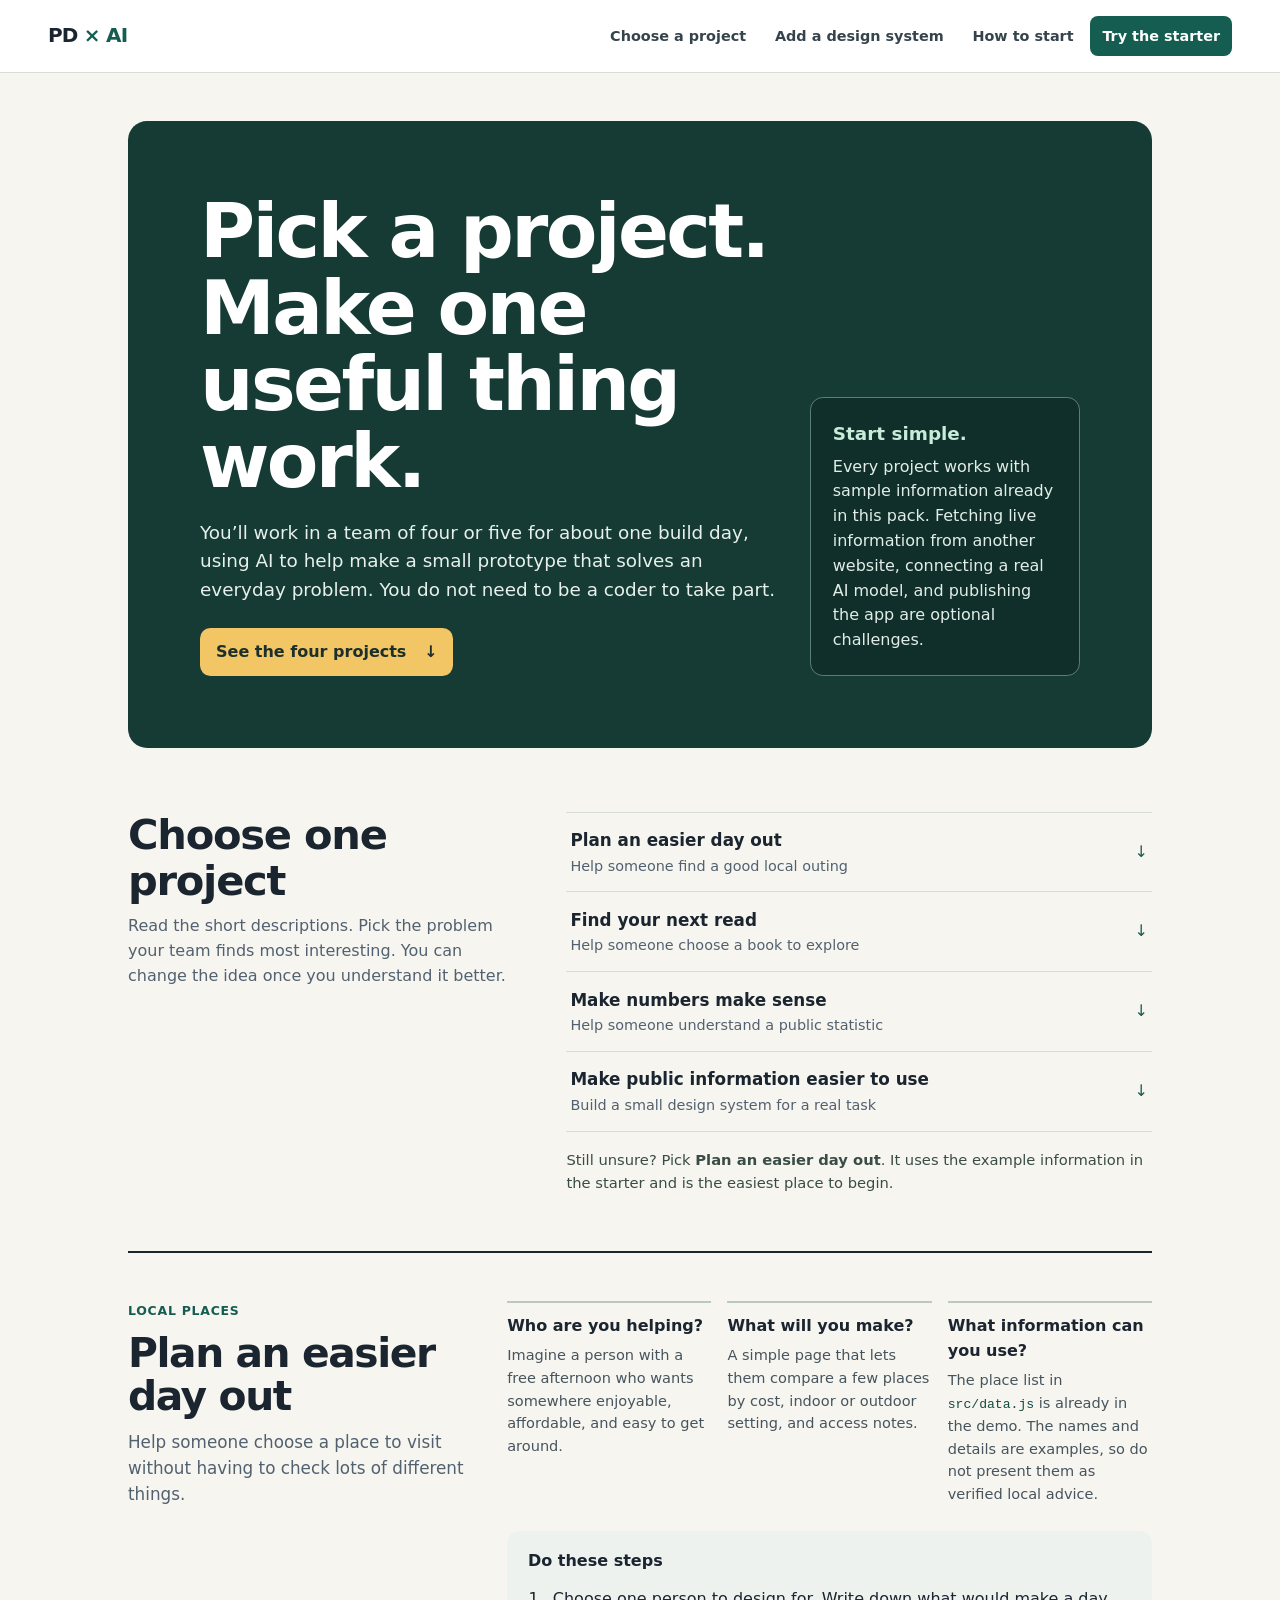
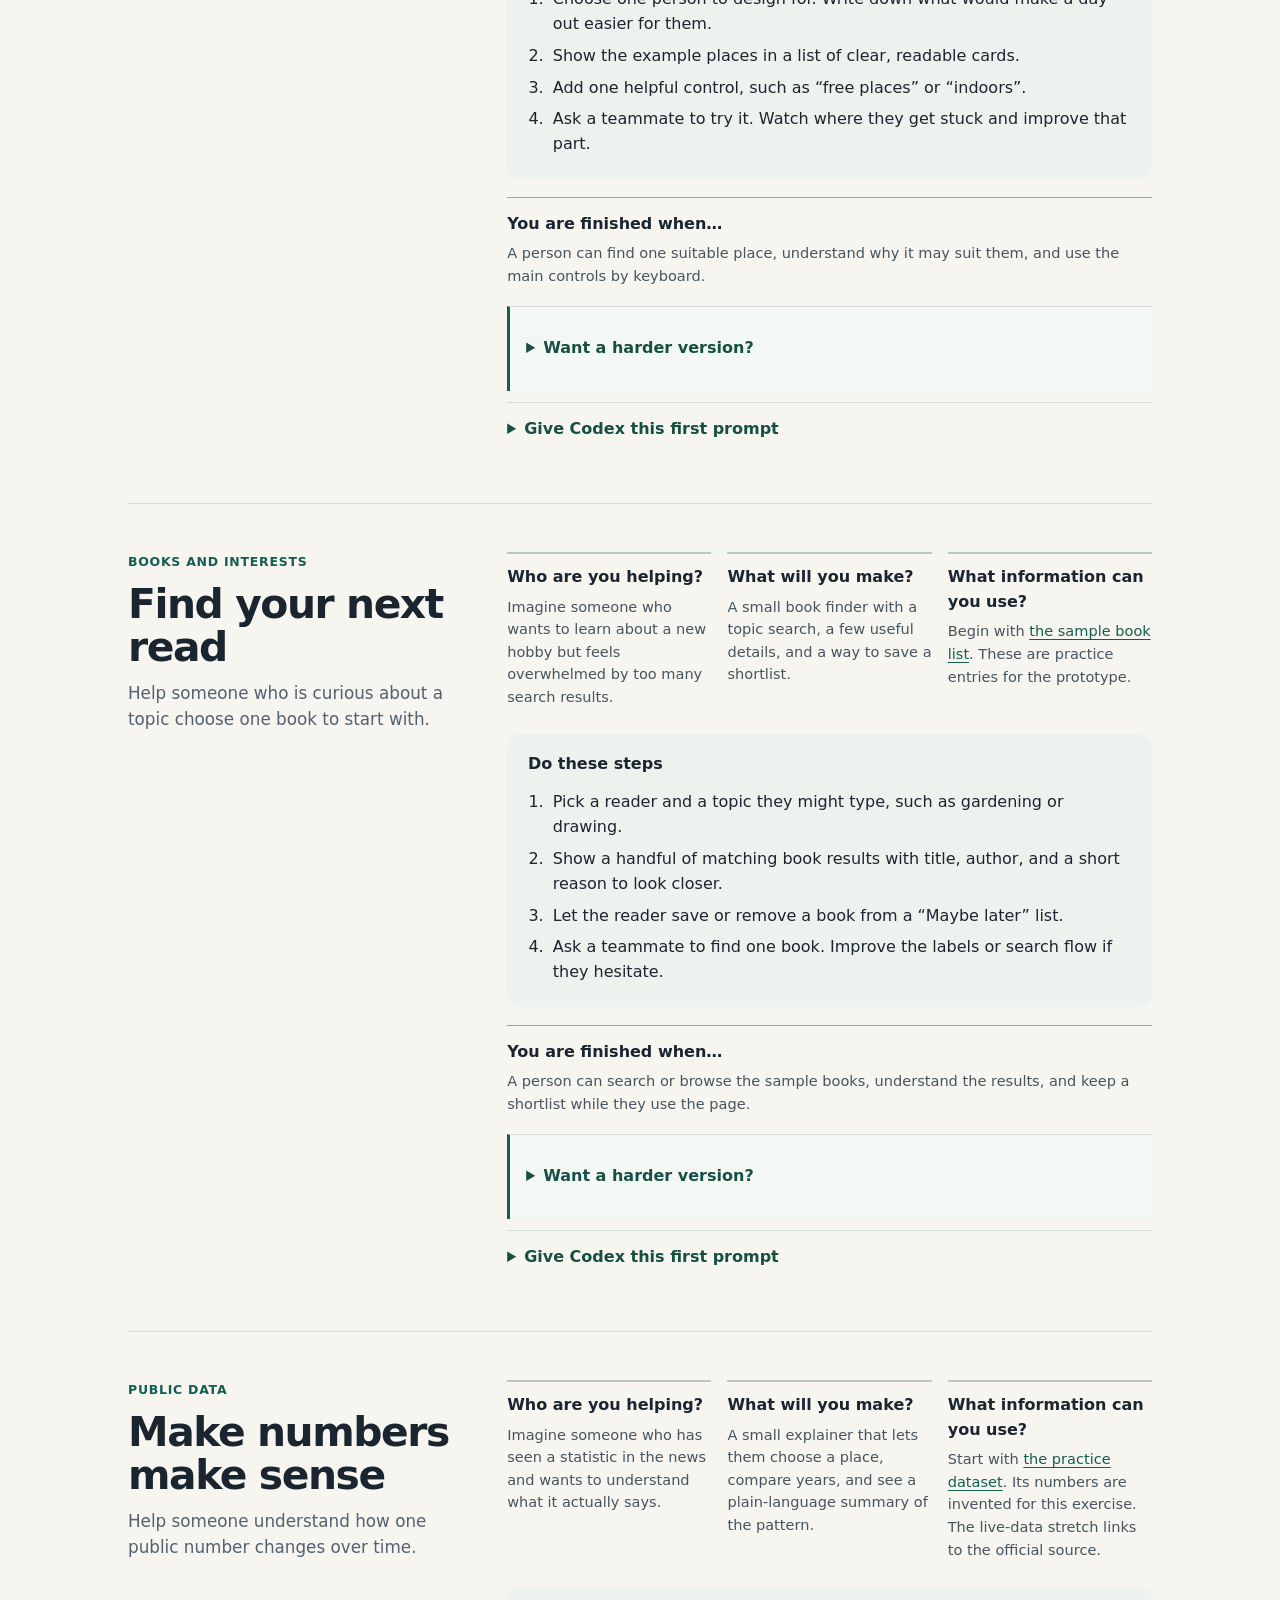
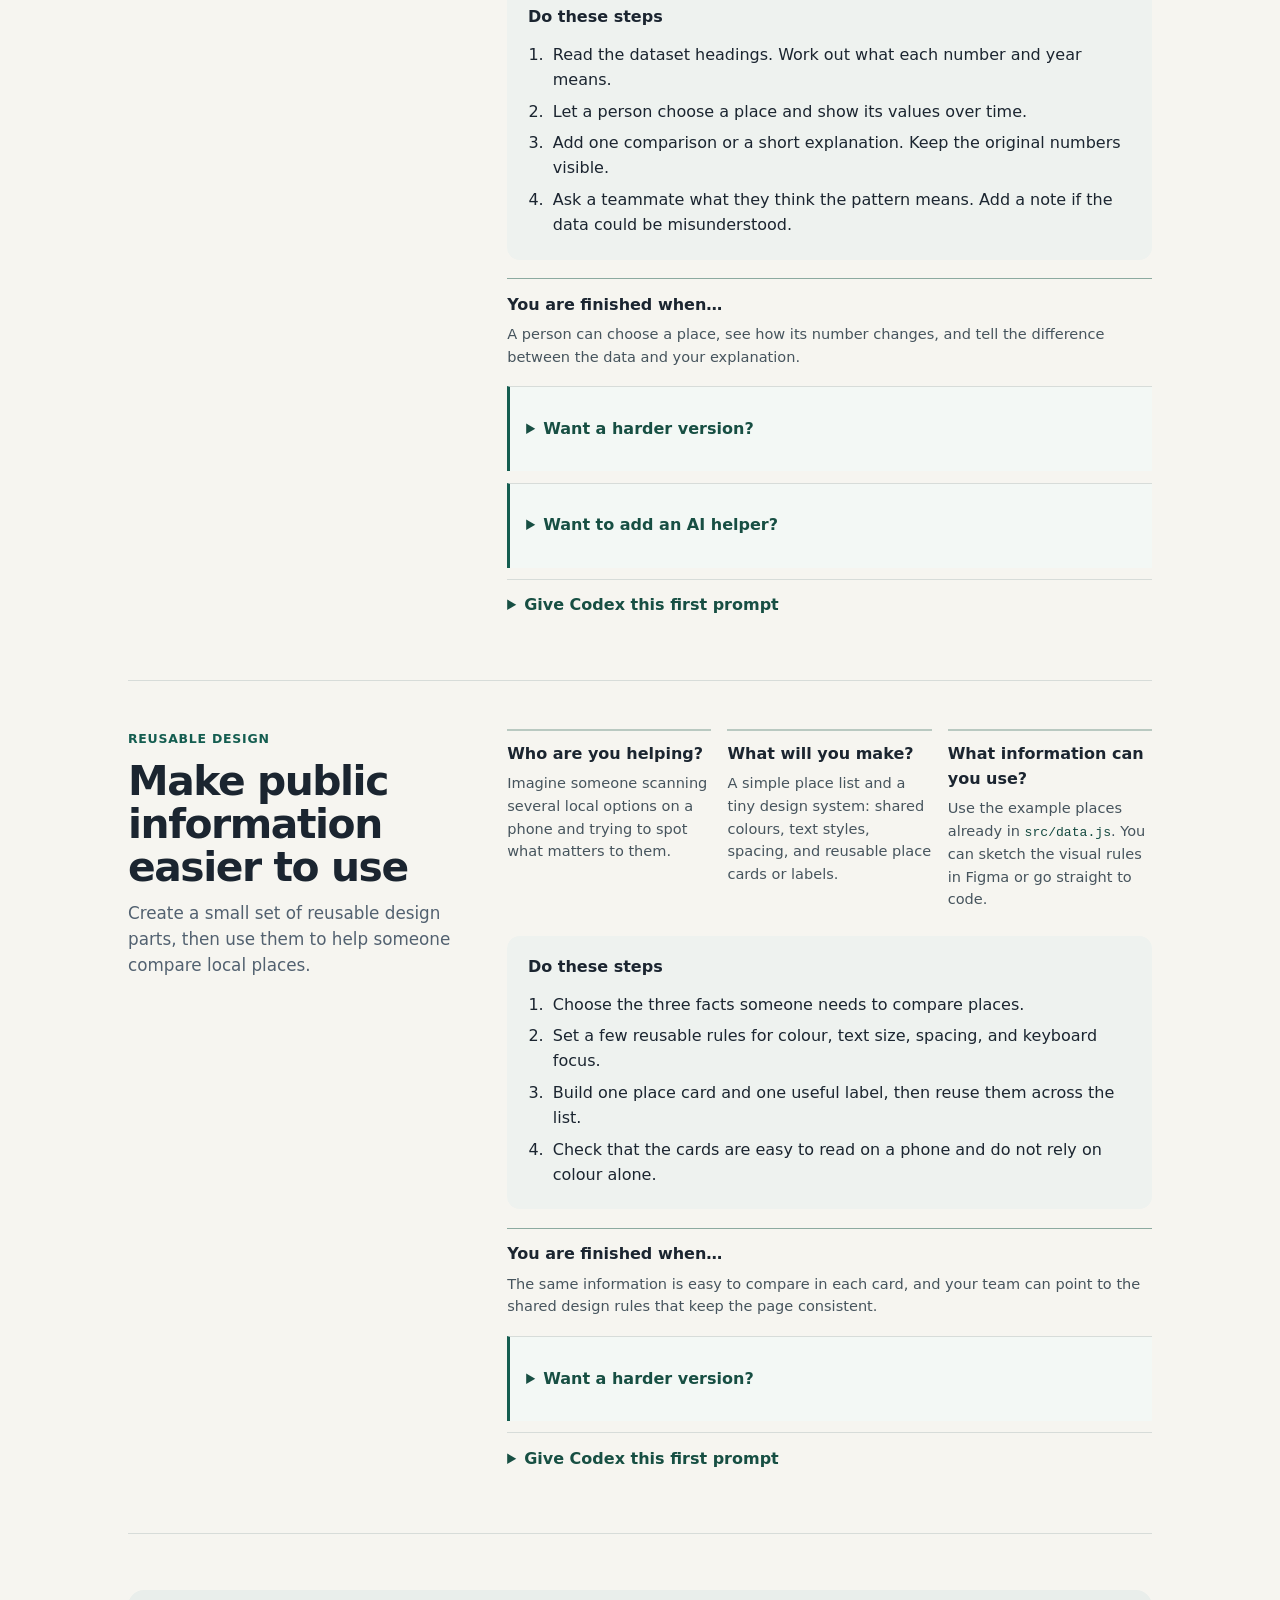
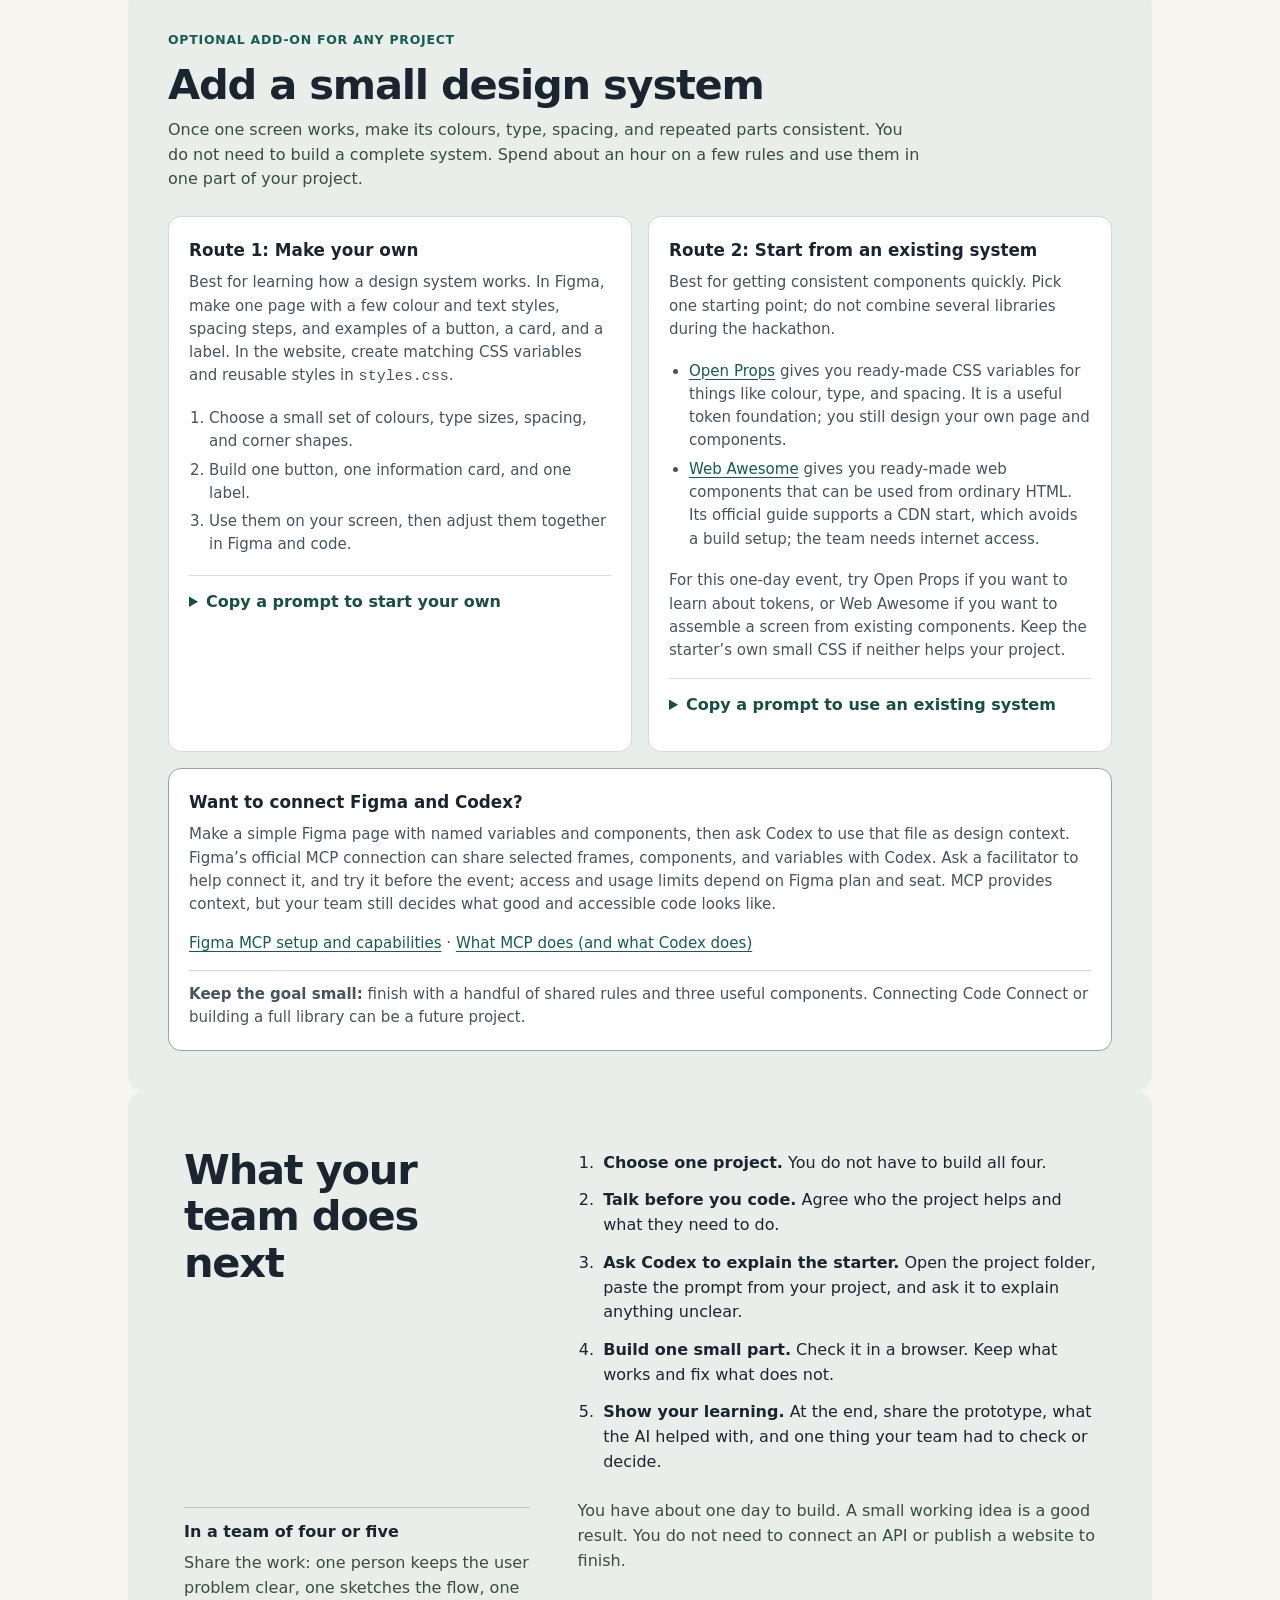
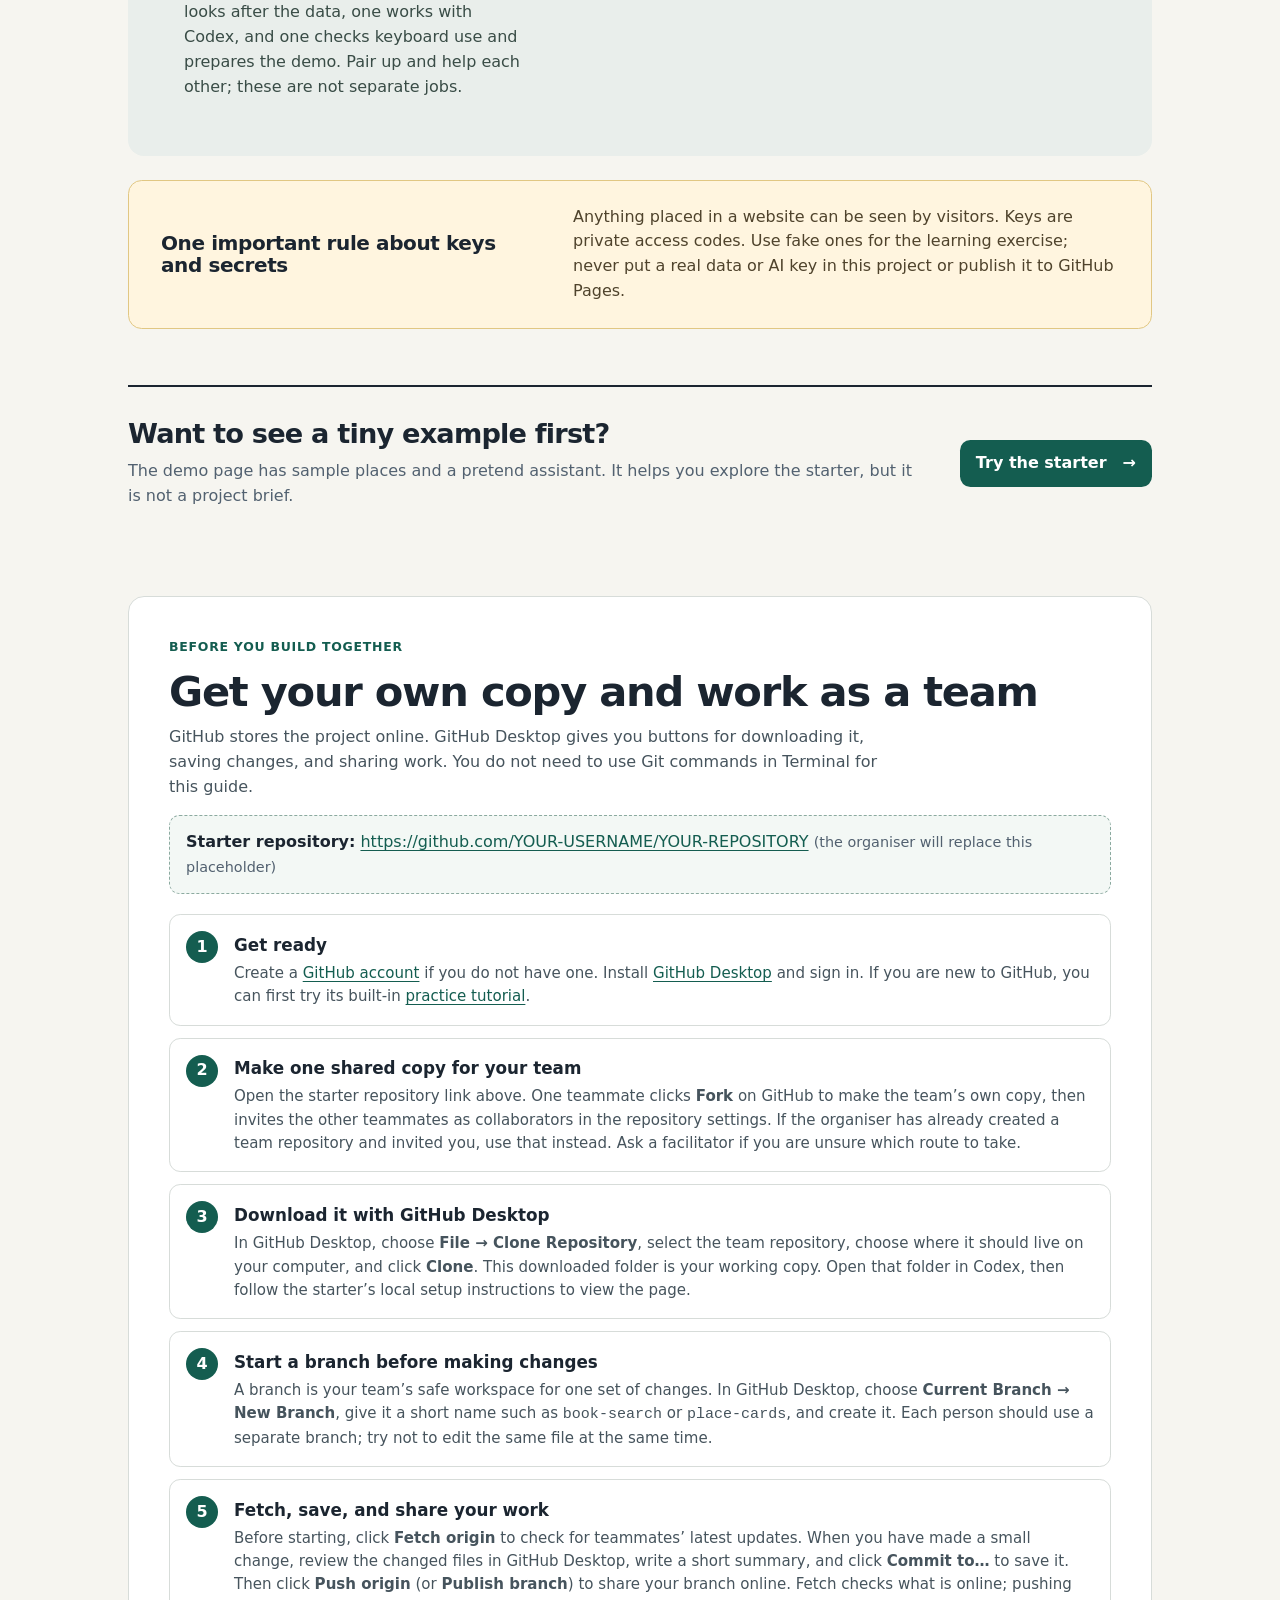
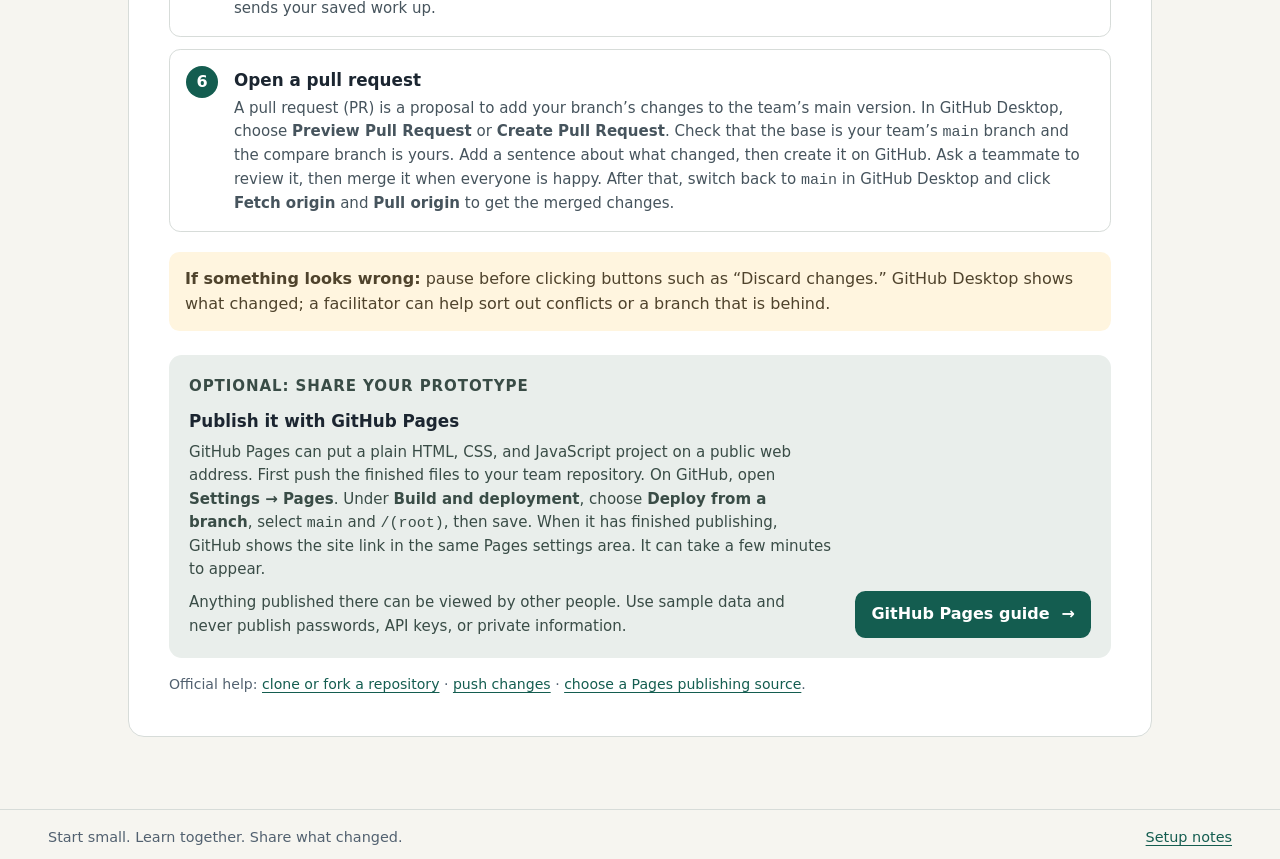
==== index.html @ da4a1494 "starter kit files" ====
<!doctype html>
<html lang="en">
  <head>
    <meta charset="utf-8">
    <meta name="viewport" content="width=device-width, initial-scale=1">
    <meta name="description" content="Choose a beginner-friendly project and build an AI-assisted prototype with your team.">
    <title>Start here — Product Design AI Hackathon</title>
    <link rel="stylesheet" href="./styles.css">
    <link rel="stylesheet" href="./guide.css">
  </head>
  <body>
    <a class="skip-link" href="#main">Skip to the projects</a>
    <header class="site-header">
      <a class="wordmark" href="./">PD <span>× AI</span></a>
      <nav class="header-nav" aria-label="Main navigation">
        <a href="#projects">Choose a project</a>
        <a href="#design-system-layer">Add a design system</a>
        <a href="#how-to-start">How to start</a>
        <a class="nav-try" href="./playground.html">Try the starter</a>
      </nav>
    </header>
    <main id="main" class="participant-page">
      <section class="welcome" aria-labelledby="welcome-title">
        <div class="welcome-copy">
          <h1 id="welcome-title">Pick a project.<br>Make one useful thing work.</h1>
          <p class="welcome-lede">You’ll work in a team of four or five for about one build day, using AI to help make a small prototype that solves an everyday problem. You do not need to be a coder to take part.</p>
          <a class="button welcome-button" href="#projects">See the four projects <span aria-hidden="true">↓</span></a>
        </div>
        <aside class="welcome-note">
          <strong>Start simple.</strong>
          <p>Every project works with sample information already in this pack. Fetching live information from another website, connecting a real AI model, and publishing the app are optional challenges.</p>
        </aside>
      </section>

      <section class="project-chooser" id="projects" aria-labelledby="projects-title">
        <div class="section-lead">
          <h2 id="projects-title">Choose one project</h2>
          <p>Read the short descriptions. Pick the problem your team finds most interesting. You can change the idea once you understand it better.</p>
        </div>
        <nav class="project-index" aria-label="Project briefs">
          <a href="#project-outing"><span>Plan an easier day out</span><small>Help someone find a good local outing</small><span class="index-arrow" aria-hidden="true">↓</span></a>
          <a href="#project-reading"><span>Find your next read</span><small>Help someone choose a book to explore</small><span class="index-arrow" aria-hidden="true">↓</span></a>
          <a href="#project-numbers"><span>Make numbers make sense</span><small>Help someone understand a public statistic</small><span class="index-arrow" aria-hidden="true">↓</span></a>
          <a href="#project-system"><span>Make public information easier to use</span><small>Build a small design system for a real task</small><span class="index-arrow" aria-hidden="true">↓</span></a>
        </nav>
        <p class="chooser-help">Still unsure? Pick <strong>Plan an easier day out</strong>. It uses the example information in the starter and is the easiest place to begin.</p>
      </section>

      <section class="project-briefs" aria-label="Detailed project instructions">
        <article class="project-brief" id="project-outing" aria-labelledby="outing-title">
          <div class="brief-heading"><p class="brief-label">Local places</p><h2 id="outing-title">Plan an easier day out</h2><p class="brief-summary">Help someone choose a place to visit without having to check lots of different things.</p></div>
          <div class="brief-body">
            <div class="brief-facts">
              <div><h3>Who are you helping?</h3><p>Imagine a person with a free afternoon who wants somewhere enjoyable, affordable, and easy to get around.</p></div>
              <div><h3>What will you make?</h3><p>A simple page that lets them compare a few places by cost, indoor or outdoor setting, and access notes.</p></div>
              <div><h3>What information can you use?</h3><p>The place list in <code>src/data.js</code> is already in the demo. The names and details are examples, so do not present them as verified local advice.</p></div>
            </div>
            <div class="brief-steps"><h3>Do these steps</h3><ol><li>Choose one person to design for. Write down what would make a day out easier for them.</li><li>Show the example places in a list of clear, readable cards.</li><li>Add one helpful control, such as “free places” or “indoors”.</li><li>Ask a teammate to try it. Watch where they get stuck and improve that part.</li></ol></div>
            <div class="brief-finish"><h3>You are finished when…</h3><p>A person can find one suitable place, understand why it may suit them, and use the main controls by keyboard.</p></div>
            <details class="stretch"><summary>Want a harder version?</summary><p>Add live weather for a chosen location using the <a href="https://open-meteo.com/en/docs">Open-Meteo weather service</a>. Keep the example list as a fallback and show when the weather was checked. The basic request does not need a key; check the current terms before use.</p></details>
            <details class="prompt-details"><summary>Give Codex this first prompt</summary><div class="prompt-box"><pre><code>You are helping my hackathon team make a simple day-out planner. First inspect the project and explain which files control the page and the sample places. Do not change files yet. Then suggest the smallest first change: show the places as clear cards with their cost and access notes. We are beginners, so use plain HTML, CSS, and JavaScript, keep the page keyboard-accessible, and do not connect to another website yet.</code></pre><button class="copy-button" type="button" data-copy="prompt-outing">Copy prompt</button><span class="copy-status" role="status" aria-live="polite"></span></div></details>
          </div>
        </article>

        <article class="project-brief" id="project-reading" aria-labelledby="reading-title">
          <div class="brief-heading"><p class="brief-label">Books and interests</p><h2 id="reading-title">Find your next read</h2><p class="brief-summary">Help someone who is curious about a topic choose one book to start with.</p></div>
          <div class="brief-body">
            <div class="brief-facts">
              <div><h3>Who are you helping?</h3><p>Imagine someone who wants to learn about a new hobby but feels overwhelmed by too many search results.</p></div>
              <div><h3>What will you make?</h3><p>A small book finder with a topic search, a few useful details, and a way to save a shortlist.</p></div>
              <div><h3>What information can you use?</h3><p>Begin with <a href="./data/books.json">the sample book list</a>. These are practice entries for the prototype.</p></div>
            </div>
            <div class="brief-steps"><h3>Do these steps</h3><ol><li>Pick a reader and a topic they might type, such as gardening or drawing.</li><li>Show a handful of matching book results with title, author, and a short reason to look closer.</li><li>Let the reader save or remove a book from a “Maybe later” list.</li><li>Ask a teammate to find one book. Improve the labels or search flow if they hesitate.</li></ol></div>
            <div class="brief-finish"><h3>You are finished when…</h3><p>A person can search or browse the sample books, understand the results, and keep a shortlist while they use the page.</p></div>
            <details class="stretch"><summary>Want a harder version?</summary><p>Replace the sample results with a user-triggered search using <a href="https://openlibrary.org/developers/api">Open Library Search</a>. Keep requests modest and cache results. Show that the information comes from Open Library.</p></details>
            <details class="prompt-details"><summary>Give Codex this first prompt</summary><div class="prompt-box"><pre><code>Help my team make a beginner-friendly book finder. First inspect the project and the sample book file, then explain how the data is organised. Do not edit yet. Our first version should let someone browse a few books and save a shortlist. Keep it in plain HTML, CSS, and JavaScript, explain each change simply, and do not connect a live API yet.</code></pre><button class="copy-button" type="button" data-copy="prompt-reading">Copy prompt</button><span class="copy-status" role="status" aria-live="polite"></span></div></details>
          </div>
        </article>

        <article class="project-brief" id="project-numbers" aria-labelledby="numbers-title">
          <div class="brief-heading"><p class="brief-label">Public data</p><h2 id="numbers-title">Make numbers make sense</h2><p class="brief-summary">Help someone understand how one public number changes over time.</p></div>
          <div class="brief-body">
            <div class="brief-facts">
              <div><h3>Who are you helping?</h3><p>Imagine someone who has seen a statistic in the news and wants to understand what it actually says.</p></div>
              <div><h3>What will you make?</h3><p>A small explainer that lets them choose a place, compare years, and see a plain-language summary of the pattern.</p></div>
              <div><h3>What information can you use?</h3><p>Start with <a href="./data/population-sample.csv">the practice dataset</a>. Its numbers are invented for this exercise. The live-data stretch links to the official source.</p></div>
            </div>
            <div class="brief-steps"><h3>Do these steps</h3><ol><li>Read the dataset headings. Work out what each number and year means.</li><li>Let a person choose a place and show its values over time.</li><li>Add one comparison or a short explanation. Keep the original numbers visible.</li><li>Ask a teammate what they think the pattern means. Add a note if the data could be misunderstood.</li></ol></div>
            <div class="brief-finish"><h3>You are finished when…</h3><p>A person can choose a place, see how its number changes, and tell the difference between the data and your explanation.</p></div>
            <details class="stretch"><summary>Want a harder version?</summary><p>Fetch population data from the <a href="https://datahelpdesk.worldbank.org/knowledgebase/articles/889392">World Bank public data service</a>. It does not require a key. Show the indicator name, source, and year so people can check what the numbers represent.</p></details>
            <details class="stretch"><summary>Want to add an AI helper?</summary><p>Prototype a chat box that answers questions about the numbers currently on screen. The supplied demo is a mock, not a live AI. Never put a real model key in this public website.</p></details>
            <details class="prompt-details"><summary>Give Codex this first prompt</summary><div class="prompt-box"><pre><code>Help my team build a simple public-data explainer. First inspect the project and the file data/population-sample.csv. Explain what a row and column mean in plain language; do not edit yet. Then suggest a first screen where a person chooses a place and compares its values by year. Keep the source and the fact that these are practice numbers visible. Use plain HTML, CSS, and JavaScript, and do not connect to a live website yet.</code></pre><button class="copy-button" type="button" data-copy="prompt-numbers">Copy prompt</button><span class="copy-status" role="status" aria-live="polite"></span></div></details>
          </div>
        </article>

        <article class="project-brief" id="project-system" aria-labelledby="system-title">
          <div class="brief-heading"><p class="brief-label">Reusable design</p><h2 id="system-title">Make public information easier to use</h2><p class="brief-summary">Create a small set of reusable design parts, then use them to help someone compare local places.</p></div>
          <div class="brief-body">
            <div class="brief-facts">
              <div><h3>Who are you helping?</h3><p>Imagine someone scanning several local options on a phone and trying to spot what matters to them.</p></div>
              <div><h3>What will you make?</h3><p>A simple place list and a tiny design system: shared colours, text styles, spacing, and reusable place cards or labels.</p></div>
              <div><h3>What information can you use?</h3><p>Use the example places already in <code>src/data.js</code>. You can sketch the visual rules in Figma or go straight to code.</p></div>
            </div>
            <div class="brief-steps"><h3>Do these steps</h3><ol><li>Choose the three facts someone needs to compare places.</li><li>Set a few reusable rules for colour, text size, spacing, and keyboard focus.</li><li>Build one place card and one useful label, then reuse them across the list.</li><li>Check that the cards are easy to read on a phone and do not rely on colour alone.</li></ol></div>
            <div class="brief-finish"><h3>You are finished when…</h3><p>The same information is easy to compare in each card, and your team can point to the shared design rules that keep the page consistent.</p></div>
            <details class="stretch"><summary>Want a harder version?</summary><p>Create the colour and text styles as Figma variables, then use Figma MCP to bring the design context into Codex. MCP is an optional connection between an AI tool and another service; ask a facilitator for setup help.</p></details>
            <details class="prompt-details"><summary>Give Codex this first prompt</summary><div class="prompt-box"><pre><code>Help my team turn the example places into a clear, reusable interface. First inspect the project and explain where its colours and spacing are defined. Do not edit yet. We want to define a small set of design tokens, make one reusable place card, and use it for every place. Keep the page readable, keyboard-accessible, and easy to use on a phone. Explain changes in beginner-friendly language.</code></pre><button class="copy-button" type="button" data-copy="prompt-system">Copy prompt</button><span class="copy-status" role="status" aria-live="polite"></span></div></details>
          </div>
        </article>
      </section>

      <section class="design-layer" id="design-system-layer" aria-labelledby="design-layer-title">
        <div class="design-layer-intro">
          <p class="brief-label">Optional add-on for any project</p>
          <h2 id="design-layer-title">Add a small design system</h2>
          <p>Once one screen works, make its colours, type, spacing, and repeated parts consistent. You do not need to build a complete system. Spend about an hour on a few rules and use them in one part of your project.</p>
        </div>
        <div class="design-layer-choices">
          <article>
            <h3>Route 1: Make your own</h3>
            <p>Best for learning how a design system works. In Figma, make one page with a few colour and text styles, spacing steps, and examples of a button, a card, and a label. In the website, create matching CSS variables and reusable styles in <code>styles.css</code>.</p>
            <ol>
              <li>Choose a small set of colours, type sizes, spacing, and corner shapes.</li>
              <li>Build one button, one information card, and one label.</li>
              <li>Use them on your screen, then adjust them together in Figma and code.</li>
            </ol>
            <details class="prompt-details">
              <summary>Copy a prompt to start your own</summary>
              <div class="prompt-box"><pre><code>Help us create a tiny design system for this project, not a full company-wide system. First inspect the existing HTML and CSS and explain what is already there. Then suggest a small set of accessible colour, type, spacing, and focus tokens, plus three reusable parts we need for this screen. Keep it in plain HTML and CSS. Show us the proposed rules before changing files, and explain how we can mirror the same names in Figma variables.</code></pre></div>
            </details>
          </article>
          <article>
            <h3>Route 2: Start from an existing system</h3>
            <p>Best for getting consistent components quickly. Pick one starting point; do not combine several libraries during the hackathon.</p>
            <ul>
              <li><a href="https://open-props.style/">Open Props</a> gives you ready-made CSS variables for things like colour, type, and spacing. It is a useful token foundation; you still design your own page and components.</li>
              <li><a href="https://webawesome.com/docs/">Web Awesome</a> gives you ready-made web components that can be used from ordinary HTML. Its official guide supports a CDN start, which avoids a build setup; the team needs internet access.</li>
            </ul>
            <p>For this one-day event, try Open Props if you want to learn about tokens, or Web Awesome if you want to assemble a screen from existing components. Keep the starter’s own small CSS if neither helps your project.</p>
            <details class="prompt-details">
              <summary>Copy a prompt to use an existing system</summary>
              <div class="prompt-box"><pre><code>Help us improve this screen using [Open Props / Web Awesome]. First check the official documentation and inspect our current HTML and CSS. Explain what the library gives us and what we still need to design. Propose the smallest change that reuses it without changing our plain HTML, CSS, and JavaScript setup. Keep the data and interactions working, and check keyboard focus and mobile layout.</code></pre></div>
            </details>
          </article>
        </div>
        <aside class="figma-bridge">
          <h3>Want to connect Figma and Codex?</h3>
          <p>Make a simple Figma page with named variables and components, then ask Codex to use that file as design context. Figma’s official MCP connection can share selected frames, components, and variables with Codex. Ask a facilitator to help connect it, and try it before the event; access and usage limits depend on Figma plan and seat. MCP provides context, but your team still decides what good and accessible code looks like.</p>
          <p><a href="https://developers.figma.com/docs/figma-mcp-server/">Figma MCP setup and capabilities</a> · <a href="https://developers.figma.com/docs/figma-mcp-server/mcp-vs-agent/">What MCP does (and what Codex does)</a></p>
          <p class="design-layer-note"><strong>Keep the goal small:</strong> finish with a handful of shared rules and three useful components. Connecting Code Connect or building a full library can be a future project.</p>
        </aside>
      </section>

      <section class="start-steps" id="how-to-start" aria-labelledby="start-title">
        <h2 id="start-title">What your team does next</h2>
        <ol><li><strong>Choose one project.</strong> You do not have to build all four.</li><li><strong>Talk before you code.</strong> Agree who the project helps and what they need to do.</li><li><strong>Ask Codex to explain the starter.</strong> Open the project folder, paste the prompt from your project, and ask it to explain anything unclear.</li><li><strong>Build one small part.</strong> Check it in a browser. Keep what works and fix what does not.</li><li><strong>Show your learning.</strong> At the end, share the prototype, what the AI helped with, and one thing your team had to check or decide.</li></ol>
        <div class="team-start"><strong>In a team of four or five</strong><p>Share the work: one person keeps the user problem clear, one sketches the flow, one looks after the data, one works with Codex, and one checks keyboard use and prepares the demo. Pair up and help each other; these are not separate jobs.</p></div>
        <p class="start-note">You have about one day to build. A small working idea is a good result. You do not need to connect an API or publish a website to finish.</p>
      </section>

      <section class="safety-note" aria-labelledby="safety-title">
        <h2 id="safety-title">One important rule about keys and secrets</h2>
        <p>Anything placed in a website can be seen by visitors. Keys are private access codes. Use fake ones for the learning exercise; never put a real data or AI key in this project or publish it to GitHub Pages.</p>
      </section>

      <section class="try-section" id="demo" aria-labelledby="demo-title">
        <div><h2 id="demo-title">Want to see a tiny example first?</h2><p>The demo page has sample places and a pretend assistant. It helps you explore the starter, but it is not a project brief.</p></div>
        <a class="button" href="./playground.html">Try the starter <span aria-hidden="true">→</span></a>
      </section>
      <section class="github-guide" id="get-started" aria-labelledby="github-guide-title">
        <p class="brief-label">Before you build together</p>
        <h2 id="github-guide-title">Get your own copy and work as a team</h2>
        <p class="github-intro">GitHub stores the project online. GitHub Desktop gives you buttons for downloading it, saving changes, and sharing work. You do not need to use Git commands in Terminal for this guide.</p>
        <p class="repo-placeholder"><strong>Starter repository:</strong> <a href="https://github.com/YOUR-USERNAME/YOUR-REPOSITORY">https://github.com/YOUR-USERNAME/YOUR-REPOSITORY</a> <span>(the organiser will replace this placeholder)</span></p>

        <div class="github-steps">
          <article><span class="github-step-number">1</span><div><h3>Get ready</h3><p>Create a <a href="https://github.com/signup">GitHub account</a> if you do not have one. Install <a href="https://desktop.github.com/">GitHub Desktop</a> and sign in. If you are new to GitHub, you can first try its built-in <a href="https://docs.github.com/en/desktop/overview/creating-your-first-repository-using-github-desktop">practice tutorial</a>.</p></div></article>
          <article><span class="github-step-number">2</span><div><h3>Make one shared copy for your team</h3><p>Open the starter repository link above. One teammate clicks <strong>Fork</strong> on GitHub to make the team’s own copy, then invites the other teammates as collaborators in the repository settings. If the organiser has already created a team repository and invited you, use that instead. Ask a facilitator if you are unsure which route to take.</p></div></article>
          <article><span class="github-step-number">3</span><div><h3>Download it with GitHub Desktop</h3><p>In GitHub Desktop, choose <strong>File → Clone Repository</strong>, select the team repository, choose where it should live on your computer, and click <strong>Clone</strong>. This downloaded folder is your working copy. Open that folder in Codex, then follow the starter’s local setup instructions to view the page.</p></div></article>
          <article><span class="github-step-number">4</span><div><h3>Start a branch before making changes</h3><p>A branch is your team’s safe workspace for one set of changes. In GitHub Desktop, choose <strong>Current Branch → New Branch</strong>, give it a short name such as <code>book-search</code> or <code>place-cards</code>, and create it. Each person should use a separate branch; try not to edit the same file at the same time.</p></div></article>
          <article><span class="github-step-number">5</span><div><h3>Fetch, save, and share your work</h3><p>Before starting, click <strong>Fetch origin</strong> to check for teammates’ latest updates. When you have made a small change, review the changed files in GitHub Desktop, write a short summary, and click <strong>Commit to…</strong> to save it. Then click <strong>Push origin</strong> (or <strong>Publish branch</strong>) to share your branch online. Fetch checks what is online; pushing sends your saved work up.</p></div></article>
          <article><span class="github-step-number">6</span><div><h3>Open a pull request</h3><p>A pull request (PR) is a proposal to add your branch’s changes to the team’s main version. In GitHub Desktop, choose <strong>Preview Pull Request</strong> or <strong>Create Pull Request</strong>. Check that the base is your team’s <code>main</code> branch and the compare branch is yours. Add a sentence about what changed, then create it on GitHub. Ask a teammate to review it, then merge it when everyone is happy. After that, switch back to <code>main</code> in GitHub Desktop and click <strong>Fetch origin</strong> and <strong>Pull origin</strong> to get the merged changes.</p></div></article>
        </div>
        <p class="github-help"><strong>If something looks wrong:</strong> pause before clicking buttons such as “Discard changes.” GitHub Desktop shows what changed; a facilitator can help sort out conflicts or a branch that is behind.</p>

        <div class="pages-guide">
          <div><p class="brief-label">Optional: share your prototype</p><h3>Publish it with GitHub Pages</h3><p>GitHub Pages can put a plain HTML, CSS, and JavaScript project on a public web address. First push the finished files to your team repository. On GitHub, open <strong>Settings → Pages</strong>. Under <strong>Build and deployment</strong>, choose <strong>Deploy from a branch</strong>, select <code>main</code> and <code>/(root)</code>, then save. When it has finished publishing, GitHub shows the site link in the same Pages settings area. It can take a few minutes to appear.</p><p>Anything published there can be viewed by other people. Use sample data and never publish passwords, API keys, or private information.</p></div>
          <a class="button" href="https://docs.github.com/en/pages/quickstart">GitHub Pages guide <span aria-hidden="true">→</span></a>
        </div>
        <p class="github-official-links">Official help: <a href="https://docs.github.com/en/desktop/adding-and-cloning-repositories/cloning-and-forking-repositories-from-github-desktop">clone or fork a repository</a> · <a href="https://docs.github.com/en/desktop/making-changes-in-a-branch/pushing-changes-to-github-from-github-desktop">push changes</a> · <a href="https://docs.github.com/en/pages/getting-started-with-github-pages/configuring-a-publishing-source-for-your-github-pages-site">choose a Pages publishing source</a>.</p>
      </section>

    </main>
    <footer class="site-footer"><span>Start small. Learn together. Share what changed.</span><a href="./README.md">Setup notes</a></footer>
    <script type="module" src="./src/guide.js"></script>
  </body>
</html>
---- styles.css ----
:root {
  color-scheme: light;
  --color-ink: #1b2530;
  --color-muted: #526170;
  --color-paper: #f6f5f0;
  --color-surface: #fff;
  --color-line: #d7dcd9;
  --color-accent: #145d50;
  --color-accent-soft: #e2f1eb;
  --color-focus: #a74700;
  --space-1: .5rem;
  --space-2: 1rem;
  --space-3: 1.5rem;
  --space-4: 2rem;
  --radius: 1rem;
  font-family: Inter, ui-sans-serif, system-ui, -apple-system, BlinkMacSystemFont, "Segoe UI", sans-serif;
  color: var(--color-ink);
  background: var(--color-paper);
  font-synthesis: none;
  text-rendering: optimizeLegibility;
}
* { box-sizing: border-box; }
body { margin: 0; min-width: 320px; line-height: 1.55; }
a { color: var(--color-accent); }
button, input { font: inherit; }
button, a, input { -webkit-tap-highlight-color: transparent; }
:focus-visible { outline: 3px solid var(--color-focus); outline-offset: 3px; }
.skip-link { position: absolute; left: 1rem; top: -4rem; padding: .7rem 1rem; background: var(--color-surface); z-index: 2; }
.skip-link:focus { top: 1rem; }
.site-header, .site-footer { display: flex; justify-content: space-between; align-items: center; gap: var(--space-2); padding: 1rem clamp(1rem, 4vw, 3rem); }
.site-header { border-bottom: 1px solid var(--color-line); background: var(--color-surface); }
.site-header p, .site-footer { color: var(--color-muted); font-size: .9rem; }
.wordmark { color: var(--color-ink); font-weight: 800; text-decoration: none; letter-spacing: -.04em; font-size: 1.25rem; }
.wordmark span { color: var(--color-accent); }
.layout { max-width: 1240px; margin: 0 auto; padding: clamp(1.5rem, 4vw, 3.5rem) clamp(1rem, 4vw, 3rem); }
.intro { max-width: 760px; margin-bottom: var(--space-4); }
.eyebrow { margin: 0 0 .45rem; color: var(--color-accent); text-transform: uppercase; letter-spacing: .09em; font-size: .75rem; font-weight: 750; }
h1, h2, h3, p { margin-top: 0; }
h1 { max-width: 12ch; margin-bottom: .8rem; font-size: clamp(2.5rem, 7vw, 5rem); line-height: .99; letter-spacing: -.065em; }
h2 { font-size: 1.35rem; line-height: 1.2; letter-spacing: -.025em; margin-bottom: .5rem; }
h3 { font-size: 1.05rem; margin-bottom: .35rem; }
.lede { color: var(--color-muted); font-size: clamp(1.05rem, 2vw, 1.25rem); max-width: 62ch; }
.workspace { display: grid; grid-template-columns: minmax(210px, 270px) minmax(0, 1fr); gap: var(--space-3); align-items: start; }
.route-list { display: grid; gap: .65rem; }
.route-button { display: block; width: 100%; text-align: left; padding: 1rem; border: 1px solid var(--color-line); border-radius: .8rem; background: var(--color-surface); color: var(--color-ink); cursor: pointer; }
.route-button[aria-current="true"] { border-color: var(--color-accent); box-shadow: inset 4px 0 var(--color-accent); background: var(--color-accent-soft); }
.route-button span { display: block; color: var(--color-muted); font-size: .87rem; margin-top: .25rem; }
.project-panel { min-width: 0; }
.route-detail, .data-card, .assistant-card { padding: clamp(1.15rem, 3vw, 2rem); border: 1px solid var(--color-line); border-radius: var(--radius); background: var(--color-surface); }
.route-detail { margin-bottom: var(--space-3); }
.route-detail > p:not(.eyebrow) { color: var(--color-muted); max-width: 68ch; }
.route-meta { display: flex; flex-wrap: wrap; gap: .5rem; margin: 1rem 0; }
.pill { padding: .3rem .65rem; border-radius: 99px; background: var(--color-accent-soft); color: #16483d; font-size: .8rem; font-weight: 650; }
.steps { padding-left: 1.25rem; }
.steps li { padding: .2rem 0 .2rem .2rem; }
.stretch { margin: 1rem 0 0; padding: 1rem; border-left: 3px solid var(--color-accent); background: #f3f8f5; }
.section-heading { display: flex; justify-content: space-between; align-items: center; gap: 1rem; }
.section-heading h2 { margin: 0; }
.button { border: 0; border-radius: .65rem; padding: .7rem 1rem; color: #fff; background: var(--color-accent); font-weight: 700; cursor: pointer; }
.button:hover { background: #0b493e; }
.button-secondary { background: #e9eeeb; color: var(--color-ink); }
.button-secondary:hover { background: #dce5e0; }
.status, .muted { color: var(--color-muted); font-size: .93rem; }
.status { margin: .75rem 0; }
.data-table-wrap { overflow-x: auto; }
table { width: 100%; border-collapse: collapse; text-align: left; font-size: .92rem; }
caption { text-align: left; padding: .4rem 0 .7rem; color: var(--color-muted); }
th, td { padding: .7rem .6rem; border-bottom: 1px solid var(--color-line); vertical-align: top; }
th { font-size: .8rem; color: var(--color-muted); }
.assistant-card { margin-top: var(--space-3); }
.assistant-card form { margin-top: 1.2rem; }
.assistant-card label { display: block; font-weight: 650; margin-bottom: .4rem; }
.input-row { display: flex; gap: .6rem; }
input { min-width: 0; flex: 1; padding: .7rem .8rem; border: 1px solid #89959b; border-radius: .6rem; color: var(--color-ink); background: #fff; }
.answer { margin-top: 1rem; min-height: 1.5rem; }
.principles { display: grid; grid-template-columns: repeat(3, 1fr); gap: 1rem; margin-top: var(--space-3); }
.principles p { margin: 0; padding: 1rem; border-radius: .75rem; background: #e9eeeb; color: #394750; font-size: .9rem; }
.principles strong { display: block; color: var(--color-ink); margin-bottom: .3rem; }
.site-footer { border-top: 1px solid var(--color-line); }
@media (max-width: 760px) {
  .workspace { grid-template-columns: 1fr; }
  .route-list { grid-template-columns: repeat(2, minmax(0, 1fr)); }
  .principles { grid-template-columns: 1fr; }
}
@media (max-width: 460px) {
  .route-list { grid-template-columns: 1fr; }
  .site-header, .site-footer { align-items: flex-start; flex-direction: column; }
  .input-row { align-items: stretch; flex-direction: column; }
  .section-heading { align-items: flex-start; flex-direction: column; }
}
@media (prefers-reduced-motion: no-preference) {
  html { scroll-behavior: smooth; }
  .route-button, .button { transition: background-color 140ms ease, border-color 140ms ease; }
}
---- guide.css ----
:root {
  --color-highlight: #f3c665;
  --color-forest: #153b34;
  --color-forest-deep: #102f2a;
  --color-surface-alt: #e9eeeb;
}
html { scroll-behavior: smooth; scroll-padding-top: 1rem; }
::selection { color: #102f2a; background: #b5e2cf; }
body { caret-color: var(--color-accent); }
a { text-underline-offset: .18em; text-decoration-thickness: .08em; }
.header-nav { display: flex; flex-wrap: wrap; align-items: center; gap: .3rem; }
.header-nav a { padding: .55rem .75rem; border-radius: .5rem; color: #35444c; font-size: .9rem; font-weight: 650; text-decoration: none; }
.header-nav a:hover { color: var(--color-accent); background: var(--color-accent-soft); }
.header-nav .nav-try { color: #fff; background: var(--color-accent); }
.header-nav .nav-try:hover { color: #fff; background: #0b493e; }
.participant-page { max-width: 1120px; margin: 0 auto; padding: clamp(1rem, 4vw, 3rem); }
.welcome { display: grid; grid-template-columns: minmax(0, 1.5fr) minmax(250px, .7fr); gap: 2rem; align-items: end; padding: clamp(1.5rem, 6vw, 4.5rem); border-radius: 1.2rem; color: #fff; background: var(--color-forest); }
.welcome h1 { max-width: 14ch; margin-bottom: 1.2rem; font-size: clamp(2.8rem, 6.3vw, 4.7rem); line-height: 1.02; letter-spacing: -.035em; }
.welcome-lede { max-width: 60ch; margin-bottom: 1.5rem; color: #e7f0ec; font-size: 1.15rem; }
.welcome-button { display: inline-flex; align-items: center; gap: 1.1rem; color: #1b302c; background: var(--color-highlight); text-decoration: none; }
.welcome-button:hover { color: #1b302c; background: #ffda83; }
.welcome-note { padding: 1.35rem; border: 1px solid #588078; border-radius: .8rem; color: #fff; background: var(--color-forest-deep); }
.welcome-note strong { color: #c7ecd9; font-size: 1.15rem; }
.welcome-note p { margin: .4rem 0 0; color: #e2ede8; }
.project-chooser { display: grid; grid-template-columns: .8fr 1.2fr; gap: 1.5rem 3rem; align-items: start; padding: 4rem 0 3.5rem; }
.section-lead h2, .start-steps h2, .safety-note h2, .try-section h2 { margin-bottom: .6rem; font-size: clamp(1.8rem, 3.4vw, 2.6rem); line-height: 1.12; letter-spacing: -.03em; }
.section-lead p { max-width: 42ch; color: var(--color-muted); }
.project-index { border-top: 1px solid var(--color-line); }
.project-index a { display: grid; grid-template-columns: 1fr auto; gap: .1rem 1rem; padding: .9rem .25rem; border-bottom: 1px solid var(--color-line); color: var(--color-ink); text-decoration: none; }
.project-index a:hover { padding-left: .75rem; color: var(--color-accent); background: #eef5f1; }
.project-index a > span:first-child { font-size: 1.05rem; font-weight: 750; }
.project-index small { grid-column: 1; color: var(--color-muted); font-size: .9rem; }
.index-arrow { grid-column: 2; grid-row: 1 / span 2; align-self: center; color: var(--color-accent); }
.chooser-help { grid-column: 2; margin: -.4rem 0 0; color: #394c46; font-size: .92rem; }
.project-briefs { border-top: 2px solid var(--color-ink); }
.project-brief { display: grid; grid-template-columns: minmax(210px, .7fr) minmax(0, 1.3fr); gap: 2rem; padding: 3rem 0; border-bottom: 1px solid var(--color-line); scroll-margin-top: 1.5rem; }
.brief-heading { align-self: start; position: sticky; top: 1rem; }
.brief-label { margin-bottom: .75rem; color: var(--color-accent); font-size: .78rem; font-weight: 800; letter-spacing: .06em; text-transform: uppercase; }
.brief-heading h2 { max-width: 14ch; margin-bottom: .7rem; font-size: clamp(1.85rem, 3.3vw, 2.55rem); line-height: 1.05; letter-spacing: -.035em; }
.brief-summary { max-width: 34ch; color: var(--color-muted); font-size: 1.05rem; }
.brief-body { min-width: 0; }
.brief-facts { display: grid; grid-template-columns: repeat(3, 1fr); gap: 1rem; margin-bottom: 1.6rem; }
.brief-facts > div { padding-top: .7rem; border-top: 2px solid #b9c9c1; }
.brief-facts h3, .brief-steps h3, .brief-finish h3 { margin-bottom: .35rem; font-size: 1rem; }
.brief-facts p, .brief-finish p { margin-bottom: 0; color: #46545d; font-size: .91rem; }
.brief-body code { color: #144a40; font-size: .9em; }
.brief-steps { padding: 1.15rem 1.3rem; border-radius: .8rem; background: #eef2ef; }
.brief-steps ol { margin: .6rem 0 0; padding-left: 1.3rem; }
.brief-steps li { padding: .22rem 0 .22rem .25rem; }
.brief-finish { margin: 1.15rem 0; padding: .85rem 0 0; border-top: 1px solid #8caaa0; }
.stretch, .prompt-details { margin-top: .7rem; border-top: 1px solid var(--color-line); }
.stretch summary, .prompt-details summary { padding: .85rem 0; color: #174f43; font-weight: 750; cursor: pointer; }
.stretch p { max-width: 72ch; margin: 0 0 1rem; color: #46545d; }
.prompt-box { position: relative; padding: 1rem; border: 1px solid #c6d2cc; border-radius: .75rem; background: #f5f7f5; }
.prompt-box pre { overflow-x: auto; max-height: 16rem; margin: 0 0 .8rem; white-space: pre-wrap; }
.prompt-box code { color: #263840; font-family: ui-monospace, SFMono-Regular, Menlo, Consolas, monospace; font-size: .84rem; line-height: 1.55; }
.copy-button { padding: .55rem .8rem; border: 0; border-radius: .5rem; color: #fff; background: var(--color-accent); font: inherit; font-size: .88rem; font-weight: 700; cursor: pointer; }
.copy-button:hover { background: #0b493e; }
.copy-status { margin-left: .7rem; color: #174f43; font-size: .88rem; }
.start-steps { display: grid; grid-template-columns: .8fr 1.2fr; gap: 1.5rem 3rem; padding: 3.5rem; border-radius: 1rem; background: var(--color-surface-alt); }
.start-steps h2 { max-width: 12ch; }
.start-steps ol { margin: 0; padding-left: 1.35rem; }
.start-steps li { padding: .25rem 0 .55rem .25rem; }
.team-start { padding-top: .75rem; border-top: 1px solid #b8c4be; }
.team-start p { margin: .35rem 0 0; color: #394c46; }
.start-note { grid-column: 2; margin: -.5rem 0 0; color: #394c46; }
.safety-note { display: grid; grid-template-columns: .8fr 1.2fr; gap: 1rem 3rem; align-items: center; margin-top: 1.5rem; padding: 1.5rem 2rem; border: 1px solid #e1c783; border-radius: .85rem; background: #fff5df; }
.safety-note h2 { margin: 0; font-size: 1.25rem; letter-spacing: -.02em; }
.safety-note p { margin: 0; color: #4f432c; }
.try-section { display: flex; justify-content: space-between; align-items: center; gap: 2rem; margin-top: 3.5rem; padding: 2rem 0; border-top: 2px solid var(--color-ink); }
.try-section h2 { font-size: 1.7rem; }
.try-section p { margin: 0; color: var(--color-muted); }
.try-section .button { flex: 0 0 auto; display: inline-flex; gap: 1rem; text-decoration: none; }
.site-footer { margin-top: 1.5rem; }
@media (max-width: 800px) {
  .welcome { grid-template-columns: 1fr; }
  .welcome-note { max-width: 600px; }
  .project-chooser { grid-template-columns: 1fr; gap: 0; }
  .chooser-help { grid-column: 1; margin-top: .8rem; }
  .project-brief { grid-template-columns: 1fr; gap: .5rem; padding: 2.5rem 0; }
  .brief-heading { position: static; }
  .brief-heading h2 { max-width: none; }
  .start-steps, .safety-note { grid-template-columns: 1fr; gap: .75rem; }
  .start-steps { padding: 1.5rem; }
  .team-start { margin-top: .3rem; }
  .start-note { grid-column: 1; margin-top: 0; }
}
@media (max-width: 560px) {
  .site-header { align-items: flex-start; flex-direction: column; }
  .header-nav { width: 100%; }
  .header-nav a { padding: .5rem .55rem; }
  .participant-page { padding-inline: 1rem; }
  .welcome { padding: 1.4rem; border-radius: .9rem; }
  .welcome h1 { font-size: clamp(2.35rem, 12vw, 3.4rem); }
  .brief-facts { grid-template-columns: 1fr; gap: .85rem; }
  .brief-facts > div { max-width: 65ch; }
  .try-section { align-items: flex-start; flex-direction: column; gap: 1rem; }
  .safety-note { padding: 1.2rem; }
}
@media (prefers-reduced-motion: reduce) {
  html { scroll-behavior: auto; }
  *, *::before, *::after { transition-duration: .01ms !important; }
}

.design-layer { margin: 3.5rem 0 0; padding: clamp(1.3rem, 4vw, 2.5rem); border-radius: 1rem; background: #e9eeeb; scroll-margin-top: 1rem; }
.design-layer-intro { max-width: 74ch; margin-bottom: 1.5rem; }
.design-layer-intro h2 { margin-bottom: .6rem; font-size: clamp(1.8rem, 3.4vw, 2.6rem); line-height: 1.12; letter-spacing: -.03em; }
.design-layer-intro > p:last-child { margin-bottom: 0; color: #394c46; }
.design-layer-choices { display: grid; grid-template-columns: repeat(2, minmax(0, 1fr)); gap: 1rem; }
.design-layer-choices article, .figma-bridge { padding: 1.25rem; border: 1px solid #d0d9d3; border-radius: .8rem; background: #fff; }
.design-layer-choices h3, .figma-bridge h3 { margin-bottom: .5rem; }
.design-layer-choices p, .design-layer-choices li, .figma-bridge p { color: #46545d; font-size: .94rem; }
.design-layer-choices ol, .design-layer-choices ul { padding-left: 1.25rem; }
.design-layer-choices li { padding: .15rem 0; }
.design-layer-choices .prompt-details { margin-top: 1rem; }
.design-layer-choices .prompt-box { margin-bottom: .25rem; }
.figma-bridge { margin-top: 1rem; border-color: #8caaa0; }
.figma-bridge p:last-child { margin-bottom: 0; }
.design-layer-note { padding-top: .75rem; border-top: 1px solid #d0d9d3; }
@media (max-width: 800px) { .design-layer-choices { grid-template-columns: 1fr; } }

.github-guide { margin: 3.5rem 0 0; padding: clamp(1.3rem, 4vw, 2.5rem); border: 1px solid #d7dcd9; border-radius: 1rem; background: #fff; scroll-margin-top: 1rem; }
.github-guide > h2 { margin-bottom: .6rem; font-size: clamp(1.8rem, 3.4vw, 2.6rem); line-height: 1.12; letter-spacing: -.03em; }
.github-intro { max-width: 72ch; color: #46545d; }
.repo-placeholder { padding: .85rem 1rem; border: 1px dashed #8caaa0; border-radius: .65rem; background: #f3f8f5; overflow-wrap: anywhere; }
.repo-placeholder span { color: #526170; font-size: .9rem; }
.github-steps { display: grid; gap: .75rem; margin: 1.25rem 0; }
.github-steps article { display: grid; grid-template-columns: 2.2rem minmax(0, 1fr); gap: .8rem; padding: 1rem; border: 1px solid #d7dcd9; border-radius: .7rem; }
.github-step-number { display: grid; width: 2rem; height: 2rem; place-items: center; border-radius: 50%; color: #fff; background: var(--color-accent); font-weight: 800; }
.github-steps h3 { margin: .05rem 0 .25rem; }
.github-steps p { margin: 0; color: #46545d; font-size: .94rem; }
.github-help { padding: .9rem 1rem; border-radius: .65rem; color: #4f432c; background: #fff5df; }
.pages-guide { display: flex; justify-content: space-between; align-items: end; gap: 1.5rem; margin-top: 1.5rem; padding: 1.25rem; border-radius: .8rem; background: #e9eeeb; }
.pages-guide h3 { margin-bottom: .45rem; }
.pages-guide p { max-width: 78ch; margin-bottom: .6rem; color: #394c46; font-size: .94rem; }
.pages-guide p:last-child { margin-bottom: 0; }
.pages-guide .button { display: inline-flex; flex: 0 0 auto; gap: .75rem; color: #fff; text-decoration: none; }
.github-official-links { margin: 1rem 0 0; color: #526170; font-size: .88rem; }
@media (max-width: 700px) { .pages-guide { align-items: flex-start; flex-direction: column; } }
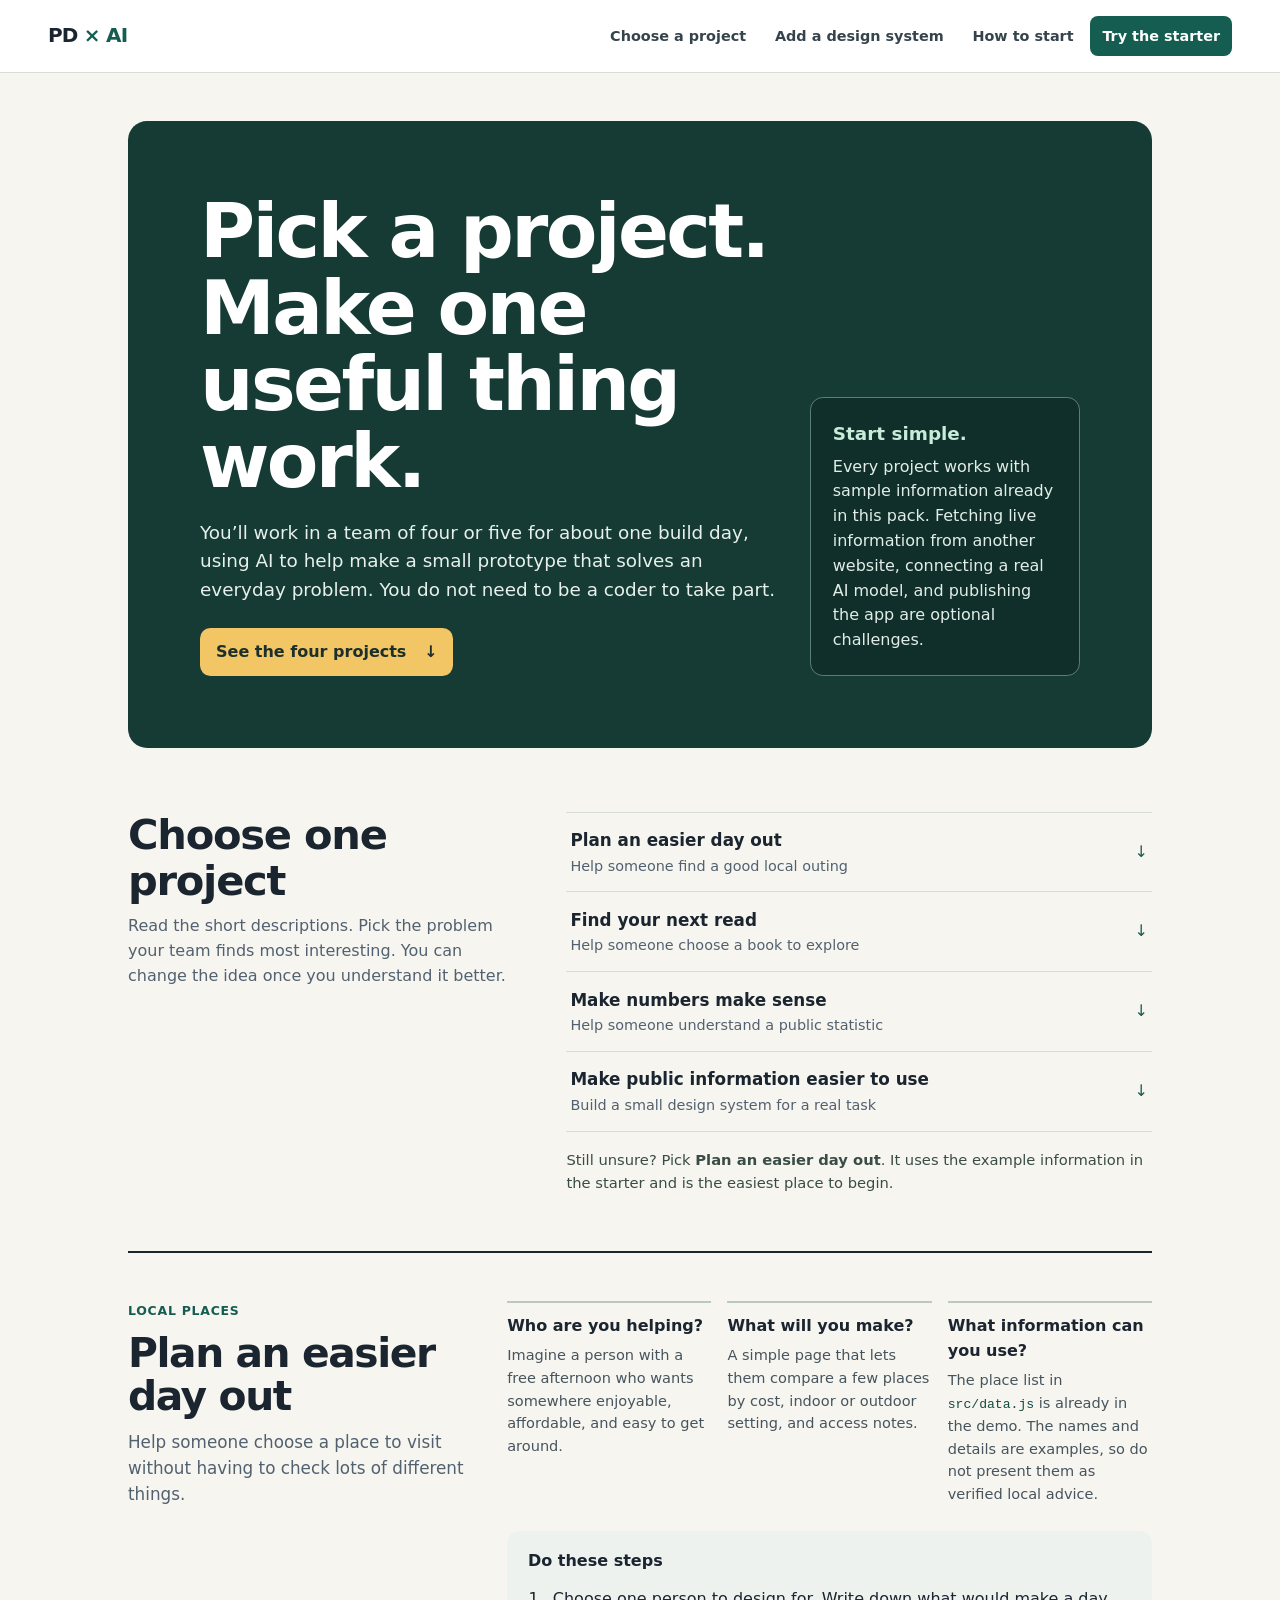
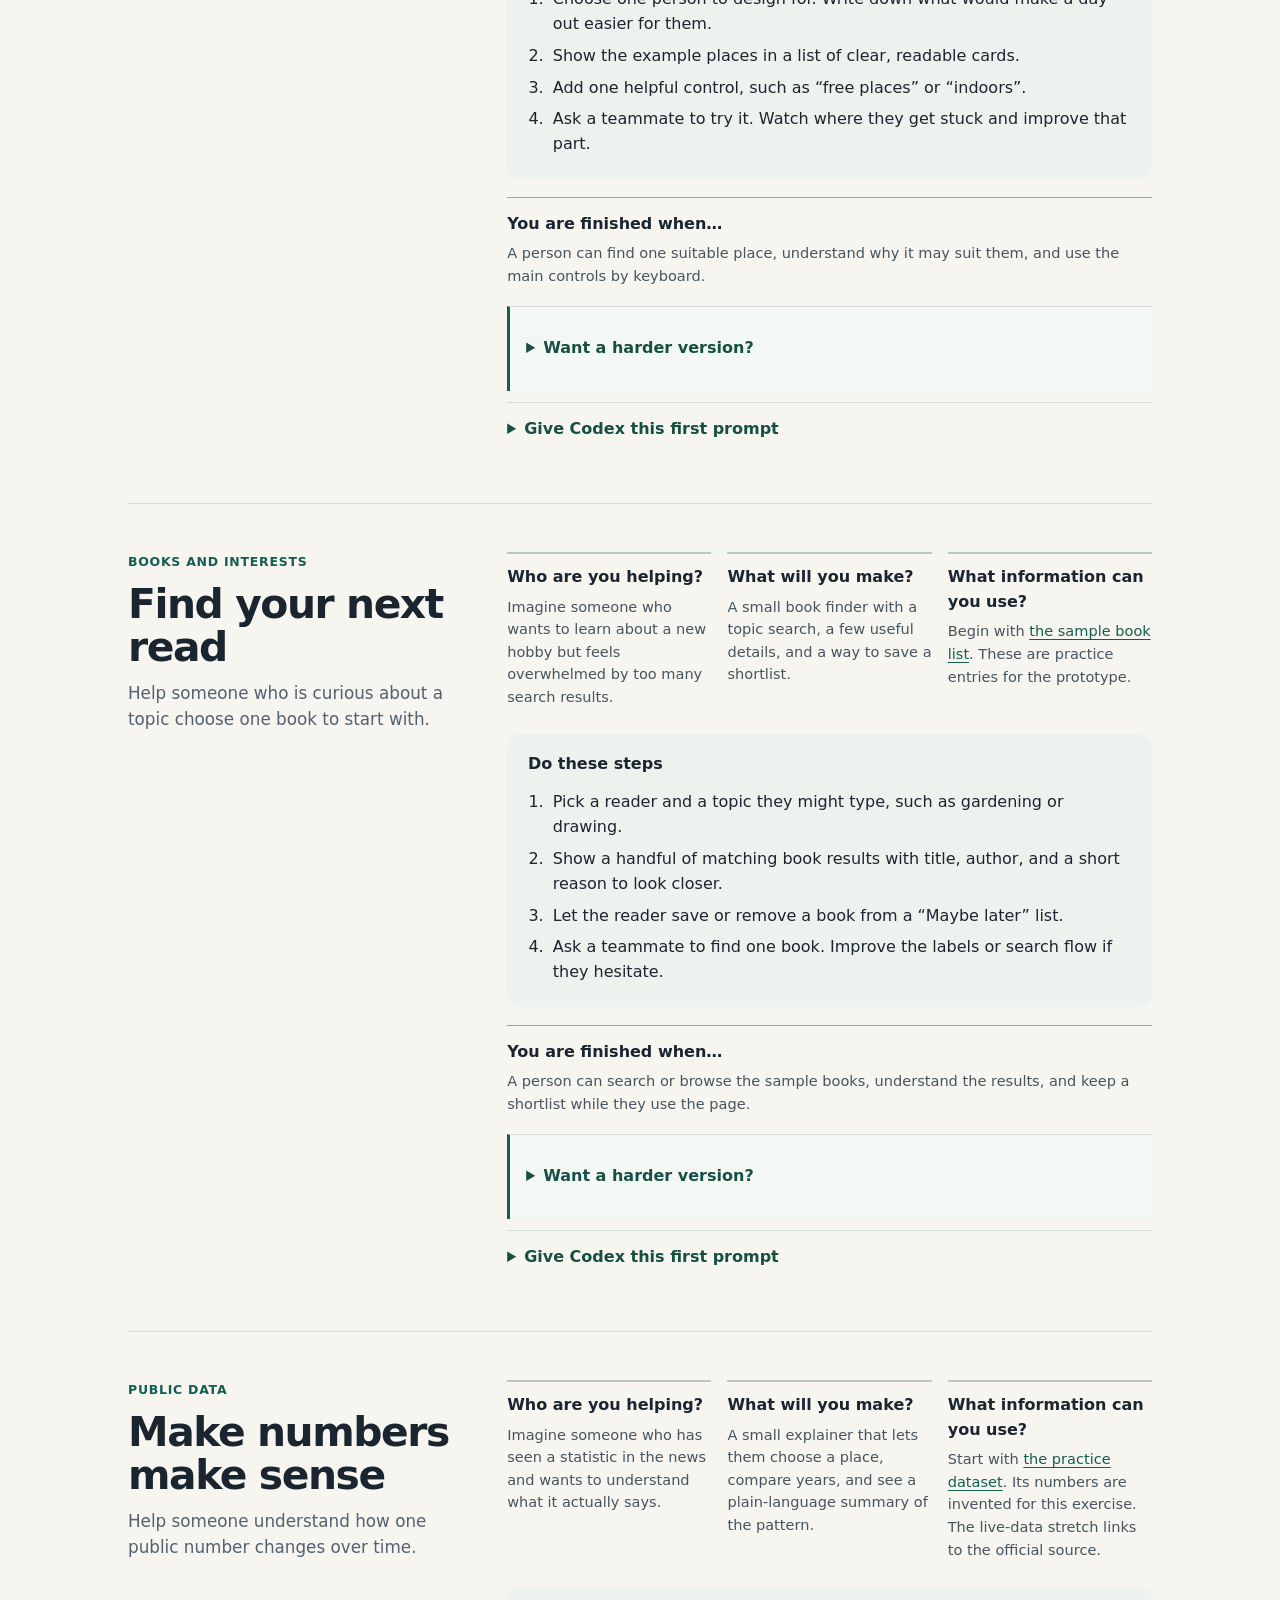
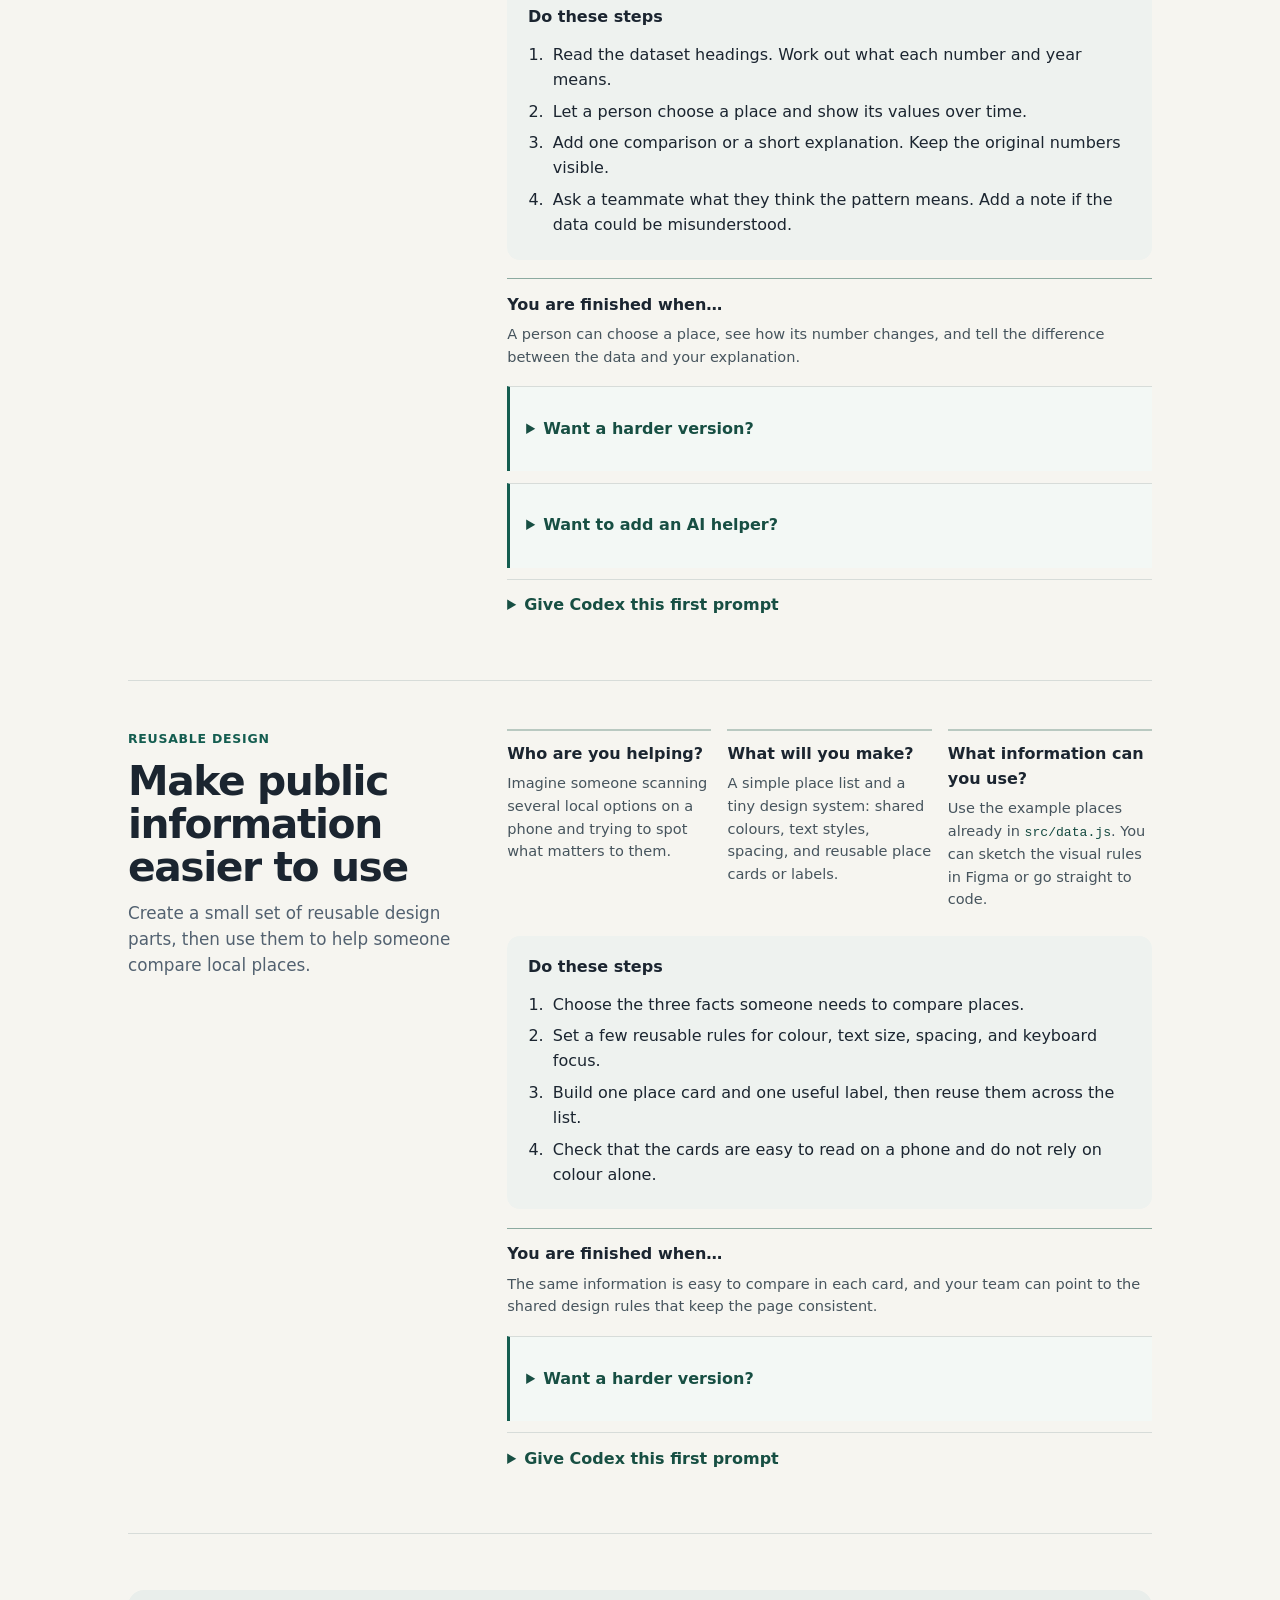
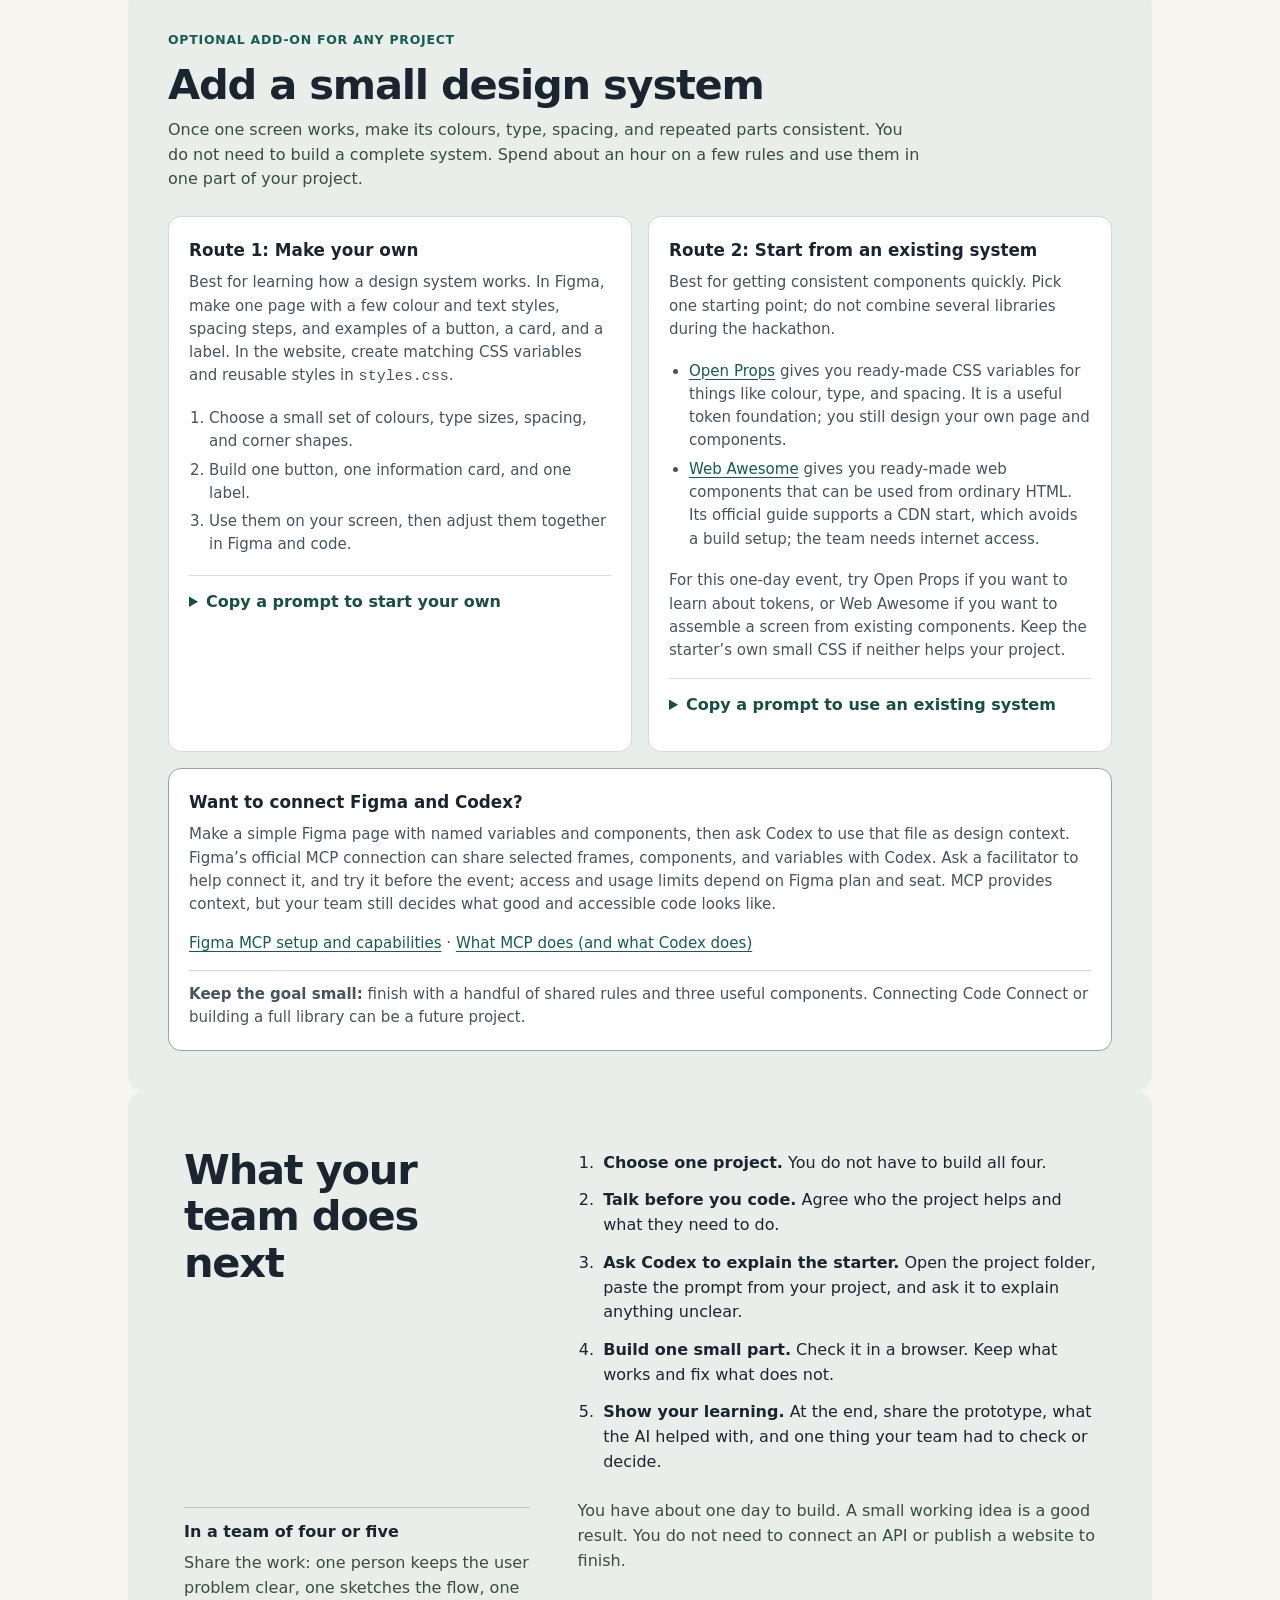
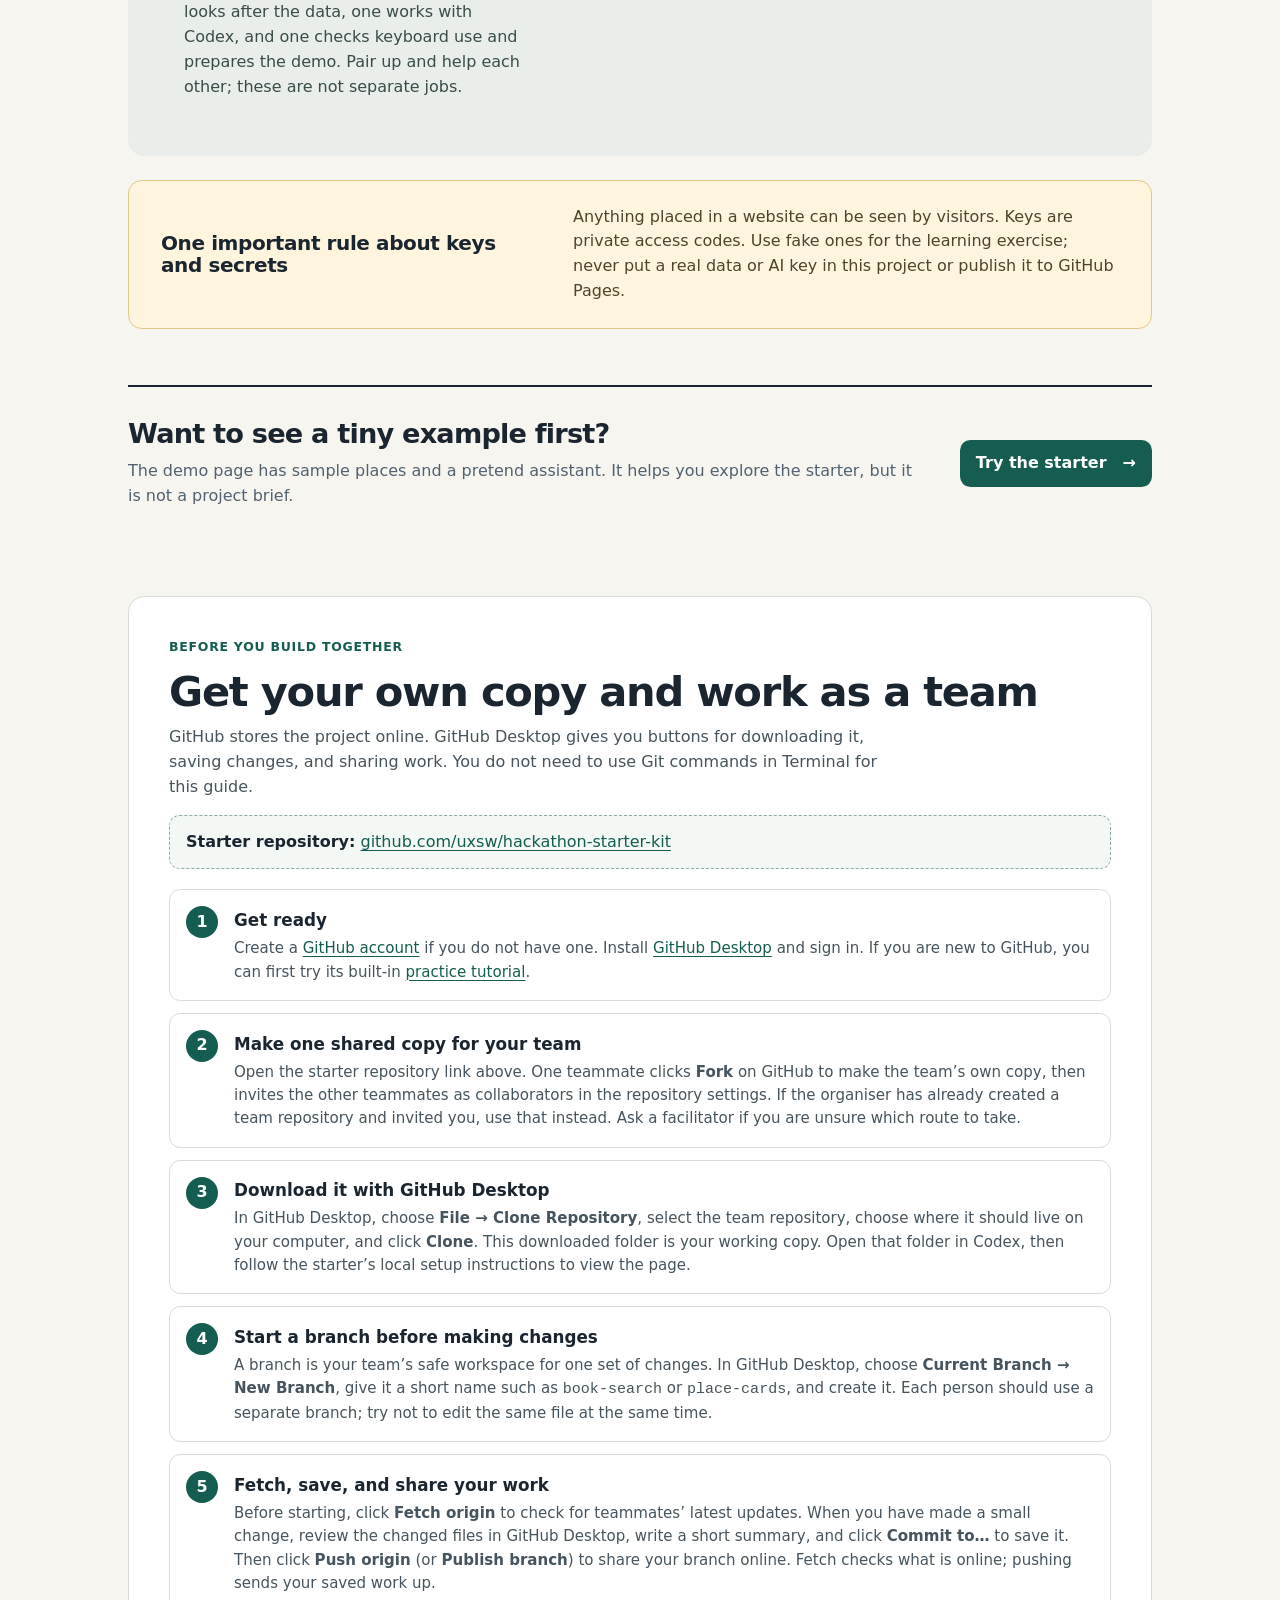
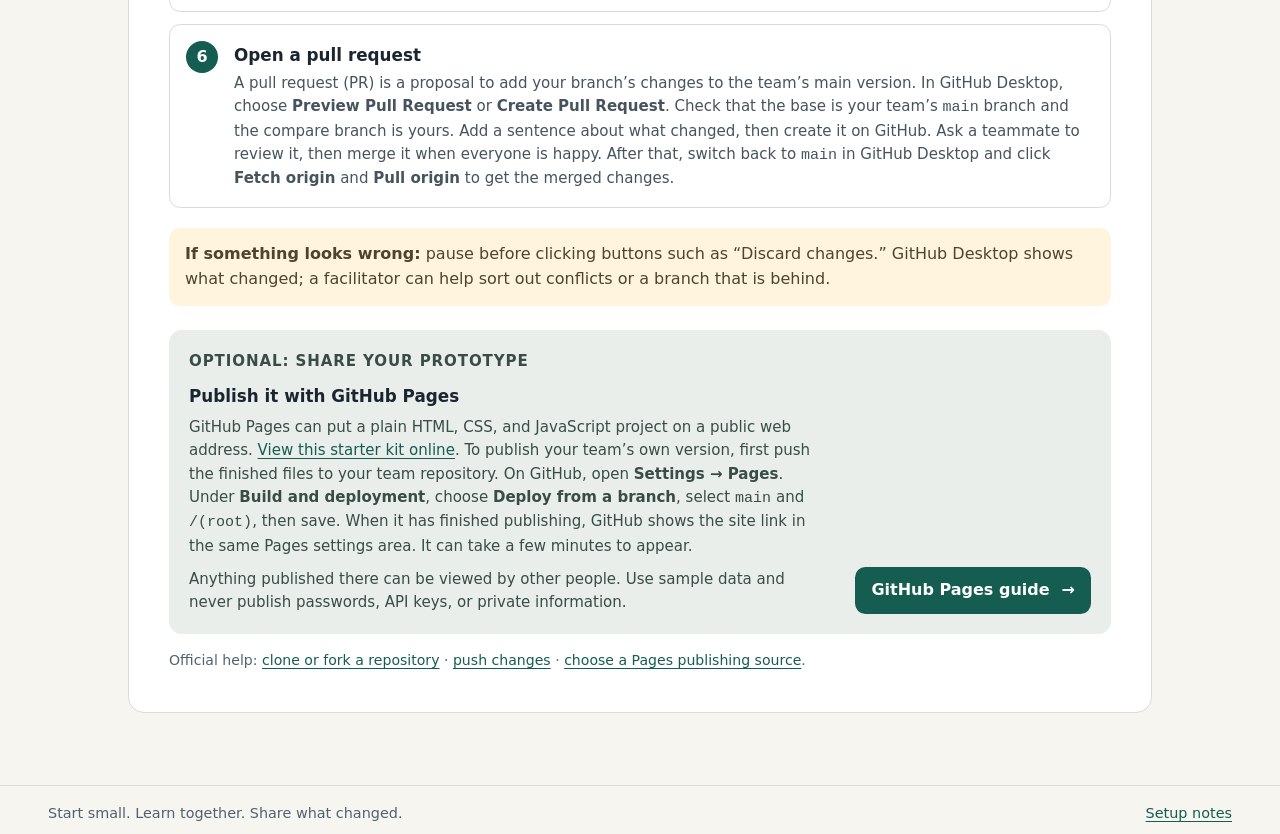
==== commit 1036aa88: "Update index.html" ====
--- a/index.html
+++ b/index.html
@@ -171,7 +171,7 @@
         <p class="brief-label">Before you build together</p>
         <h2 id="github-guide-title">Get your own copy and work as a team</h2>
         <p class="github-intro">GitHub stores the project online. GitHub Desktop gives you buttons for downloading it, saving changes, and sharing work. You do not need to use Git commands in Terminal for this guide.</p>
-        <p class="repo-placeholder"><strong>Starter repository:</strong> <a href="https://github.com/YOUR-USERNAME/YOUR-REPOSITORY">https://github.com/YOUR-USERNAME/YOUR-REPOSITORY</a> <span>(the organiser will replace this placeholder)</span></p>
+        <p class="repo-placeholder"><strong>Starter repository:</strong> <a href="https://github.com/uxsw/hackathon-starter-kit">github.com/uxsw/hackathon-starter-kit</a></p>
 
         <div class="github-steps">
           <article><span class="github-step-number">1</span><div><h3>Get ready</h3><p>Create a <a href="https://github.com/signup">GitHub account</a> if you do not have one. Install <a href="https://desktop.github.com/">GitHub Desktop</a> and sign in. If you are new to GitHub, you can first try its built-in <a href="https://docs.github.com/en/desktop/overview/creating-your-first-repository-using-github-desktop">practice tutorial</a>.</p></div></article>
@@ -184,7 +184,7 @@
         <p class="github-help"><strong>If something looks wrong:</strong> pause before clicking buttons such as “Discard changes.” GitHub Desktop shows what changed; a facilitator can help sort out conflicts or a branch that is behind.</p>
 
         <div class="pages-guide">
-          <div><p class="brief-label">Optional: share your prototype</p><h3>Publish it with GitHub Pages</h3><p>GitHub Pages can put a plain HTML, CSS, and JavaScript project on a public web address. First push the finished files to your team repository. On GitHub, open <strong>Settings → Pages</strong>. Under <strong>Build and deployment</strong>, choose <strong>Deploy from a branch</strong>, select <code>main</code> and <code>/(root)</code>, then save. When it has finished publishing, GitHub shows the site link in the same Pages settings area. It can take a few minutes to appear.</p><p>Anything published there can be viewed by other people. Use sample data and never publish passwords, API keys, or private information.</p></div>
+          <div><p class="brief-label">Optional: share your prototype</p><h3>Publish it with GitHub Pages</h3><p>GitHub Pages can put a plain HTML, CSS, and JavaScript project on a public web address. <a href="https://uxsw.github.io/hackathon-starter-kit/">View this starter kit online</a>. To publish your team’s own version, first push the finished files to your team repository. On GitHub, open <strong>Settings → Pages</strong>. Under <strong>Build and deployment</strong>, choose <strong>Deploy from a branch</strong>, select <code>main</code> and <code>/(root)</code>, then save. When it has finished publishing, GitHub shows the site link in the same Pages settings area. It can take a few minutes to appear.</p><p>Anything published there can be viewed by other people. Use sample data and never publish passwords, API keys, or private information.</p></div>
           <a class="button" href="https://docs.github.com/en/pages/quickstart">GitHub Pages guide <span aria-hidden="true">→</span></a>
         </div>
         <p class="github-official-links">Official help: <a href="https://docs.github.com/en/desktop/adding-and-cloning-repositories/cloning-and-forking-repositories-from-github-desktop">clone or fork a repository</a> · <a href="https://docs.github.com/en/desktop/making-changes-in-a-branch/pushing-changes-to-github-from-github-desktop">push changes</a> · <a href="https://docs.github.com/en/pages/getting-started-with-github-pages/configuring-a-publishing-source-for-your-github-pages-site">choose a Pages publishing source</a>.</p>
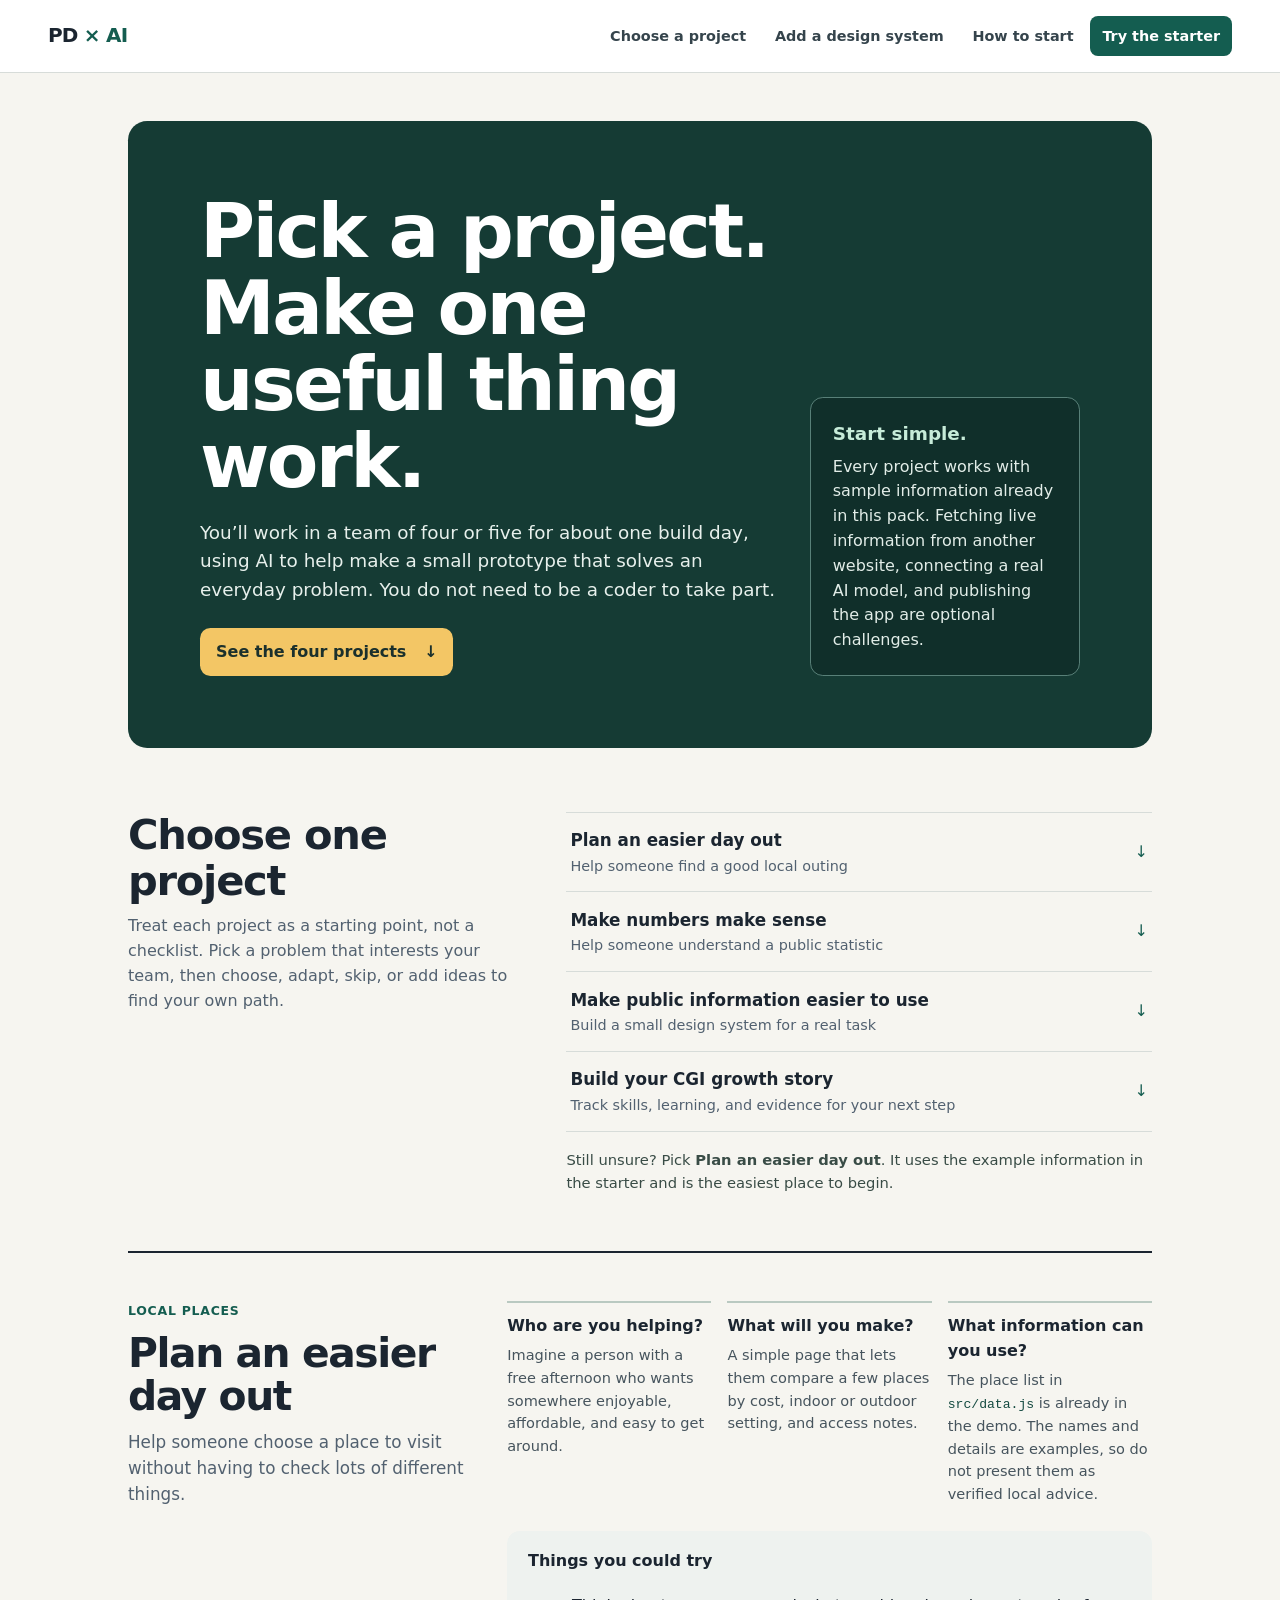
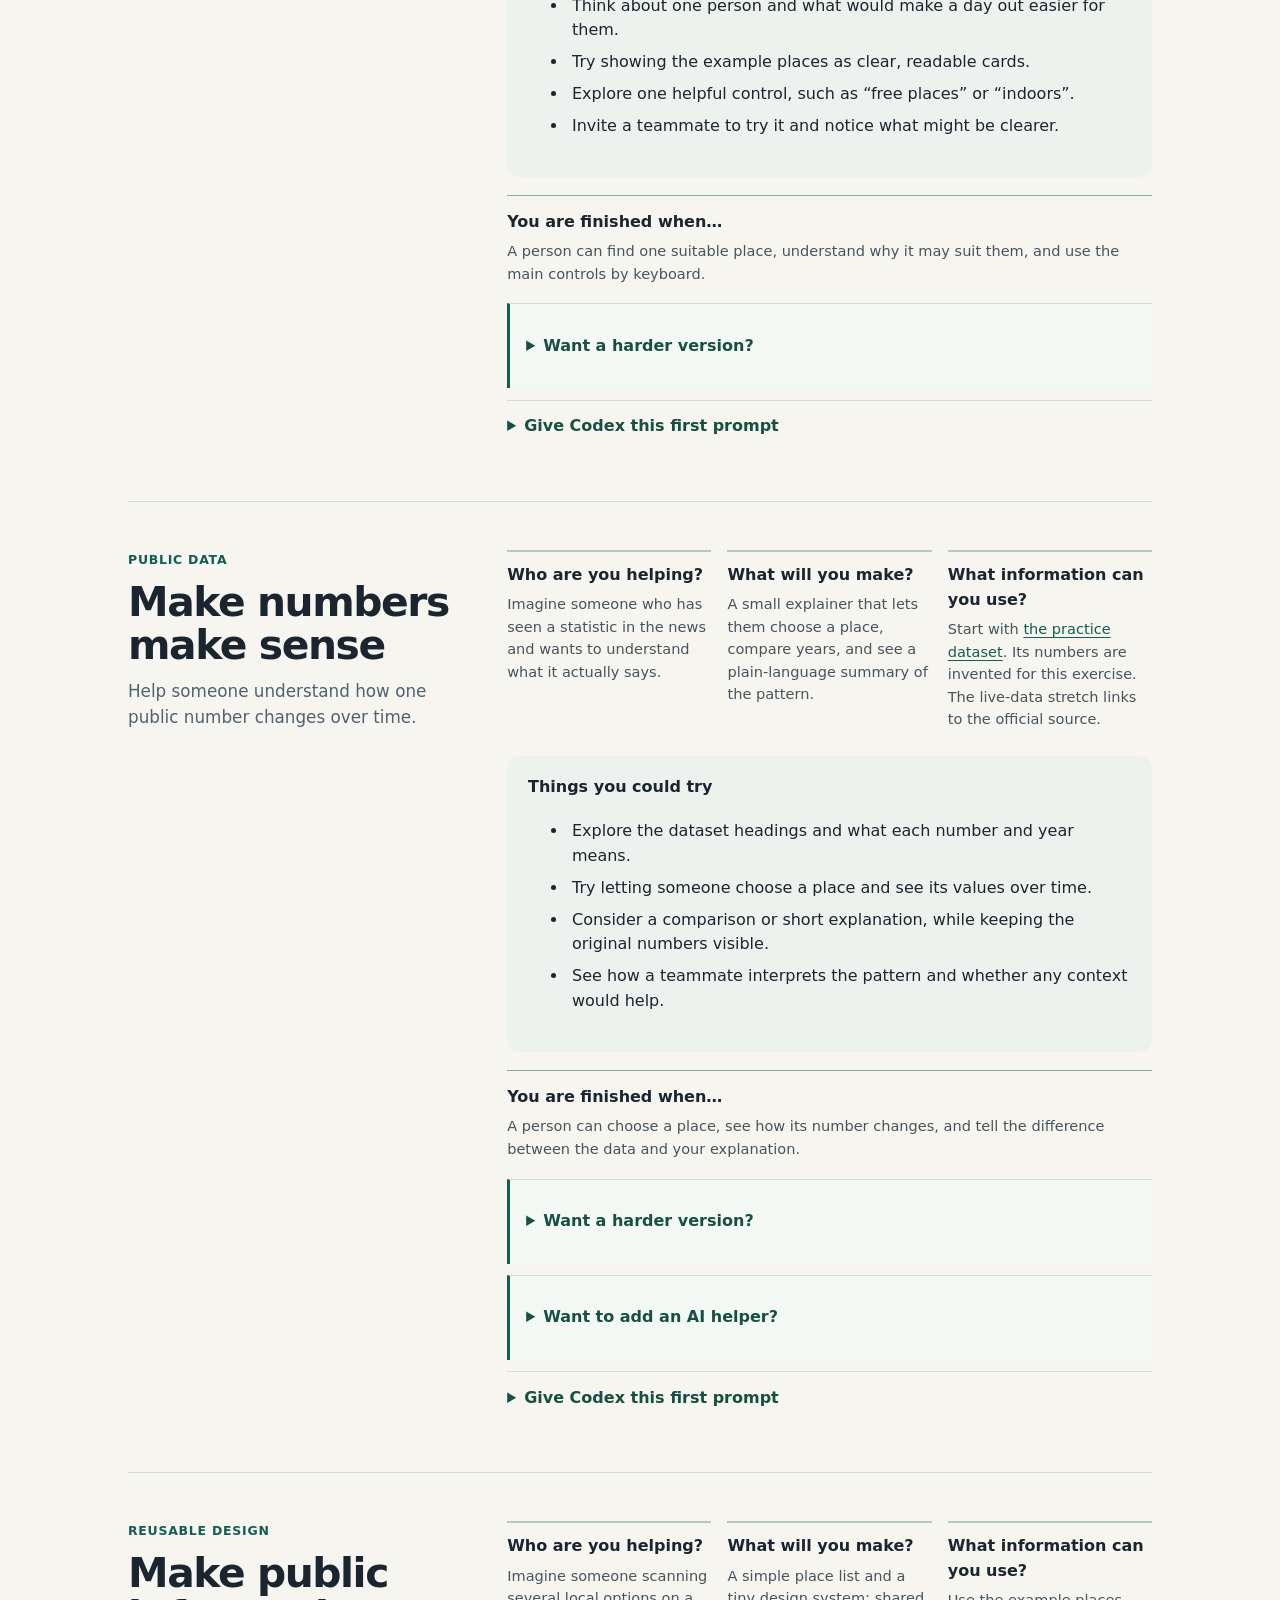
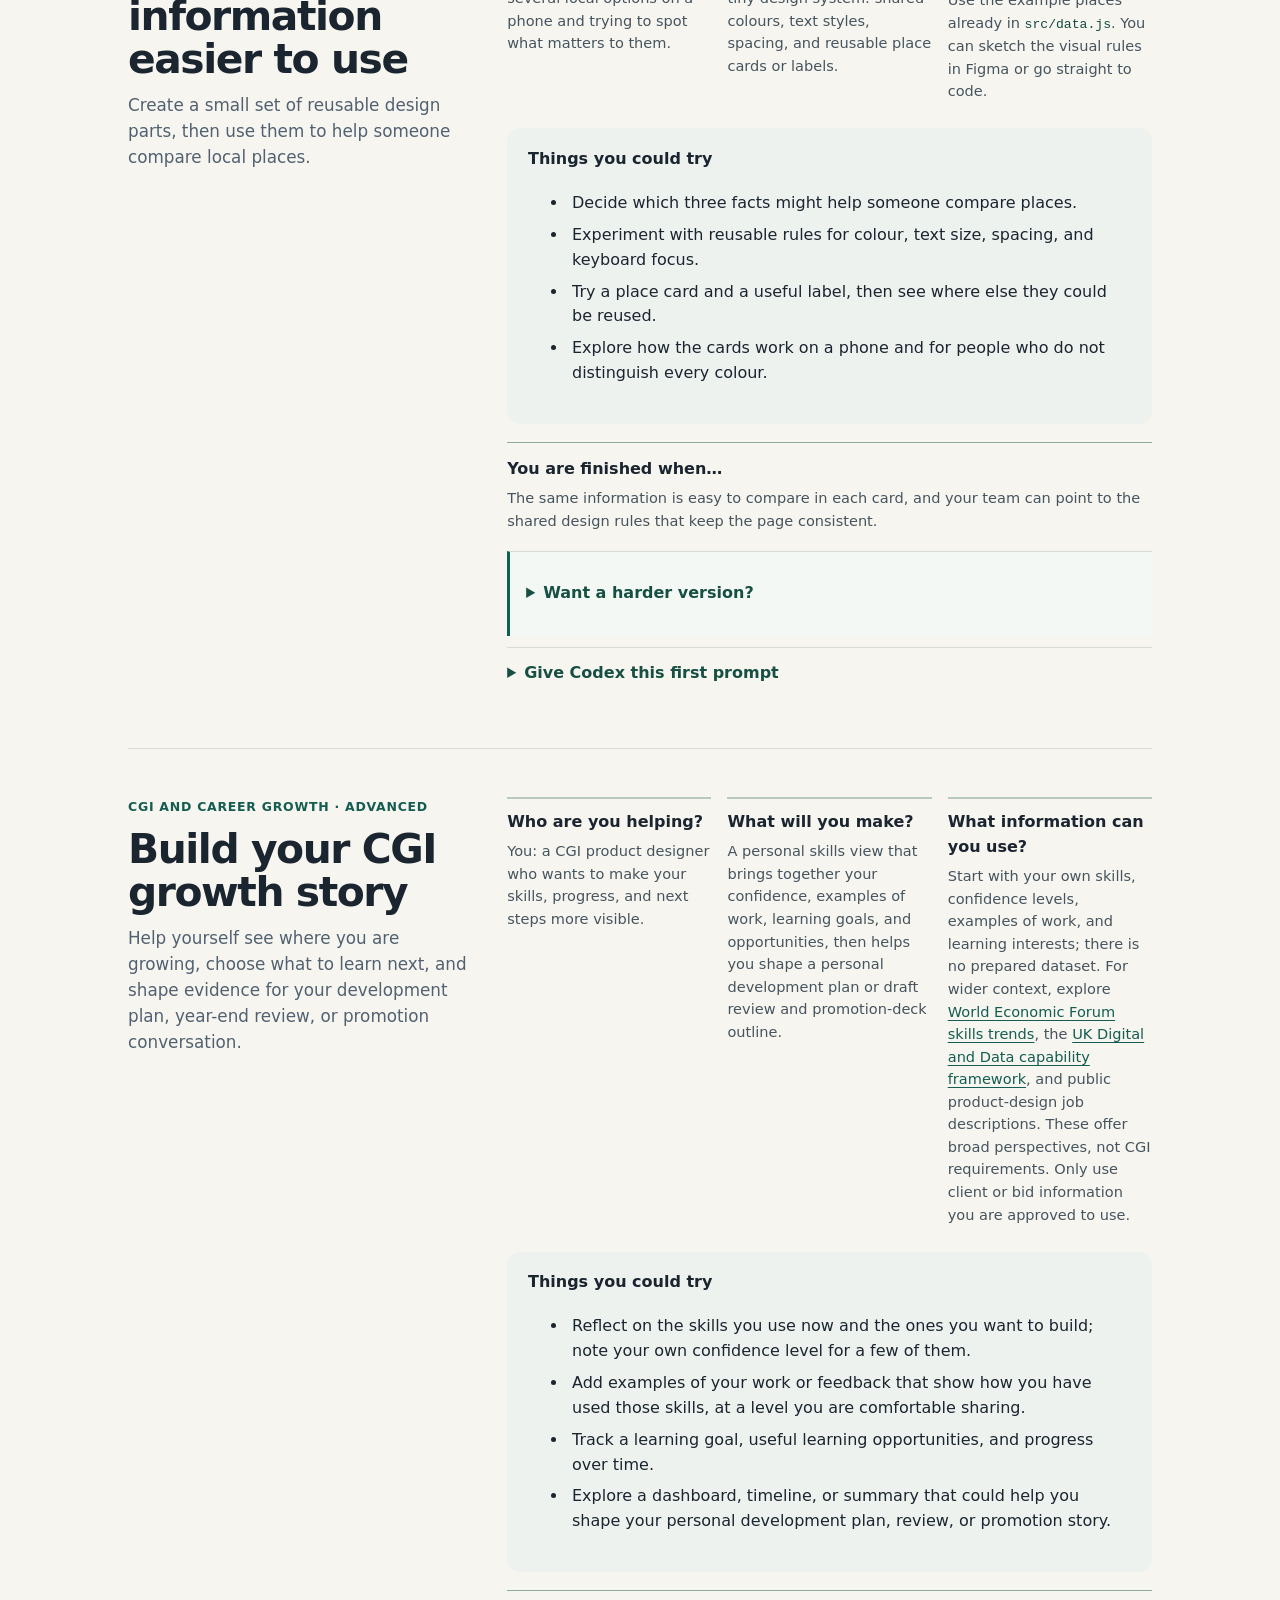
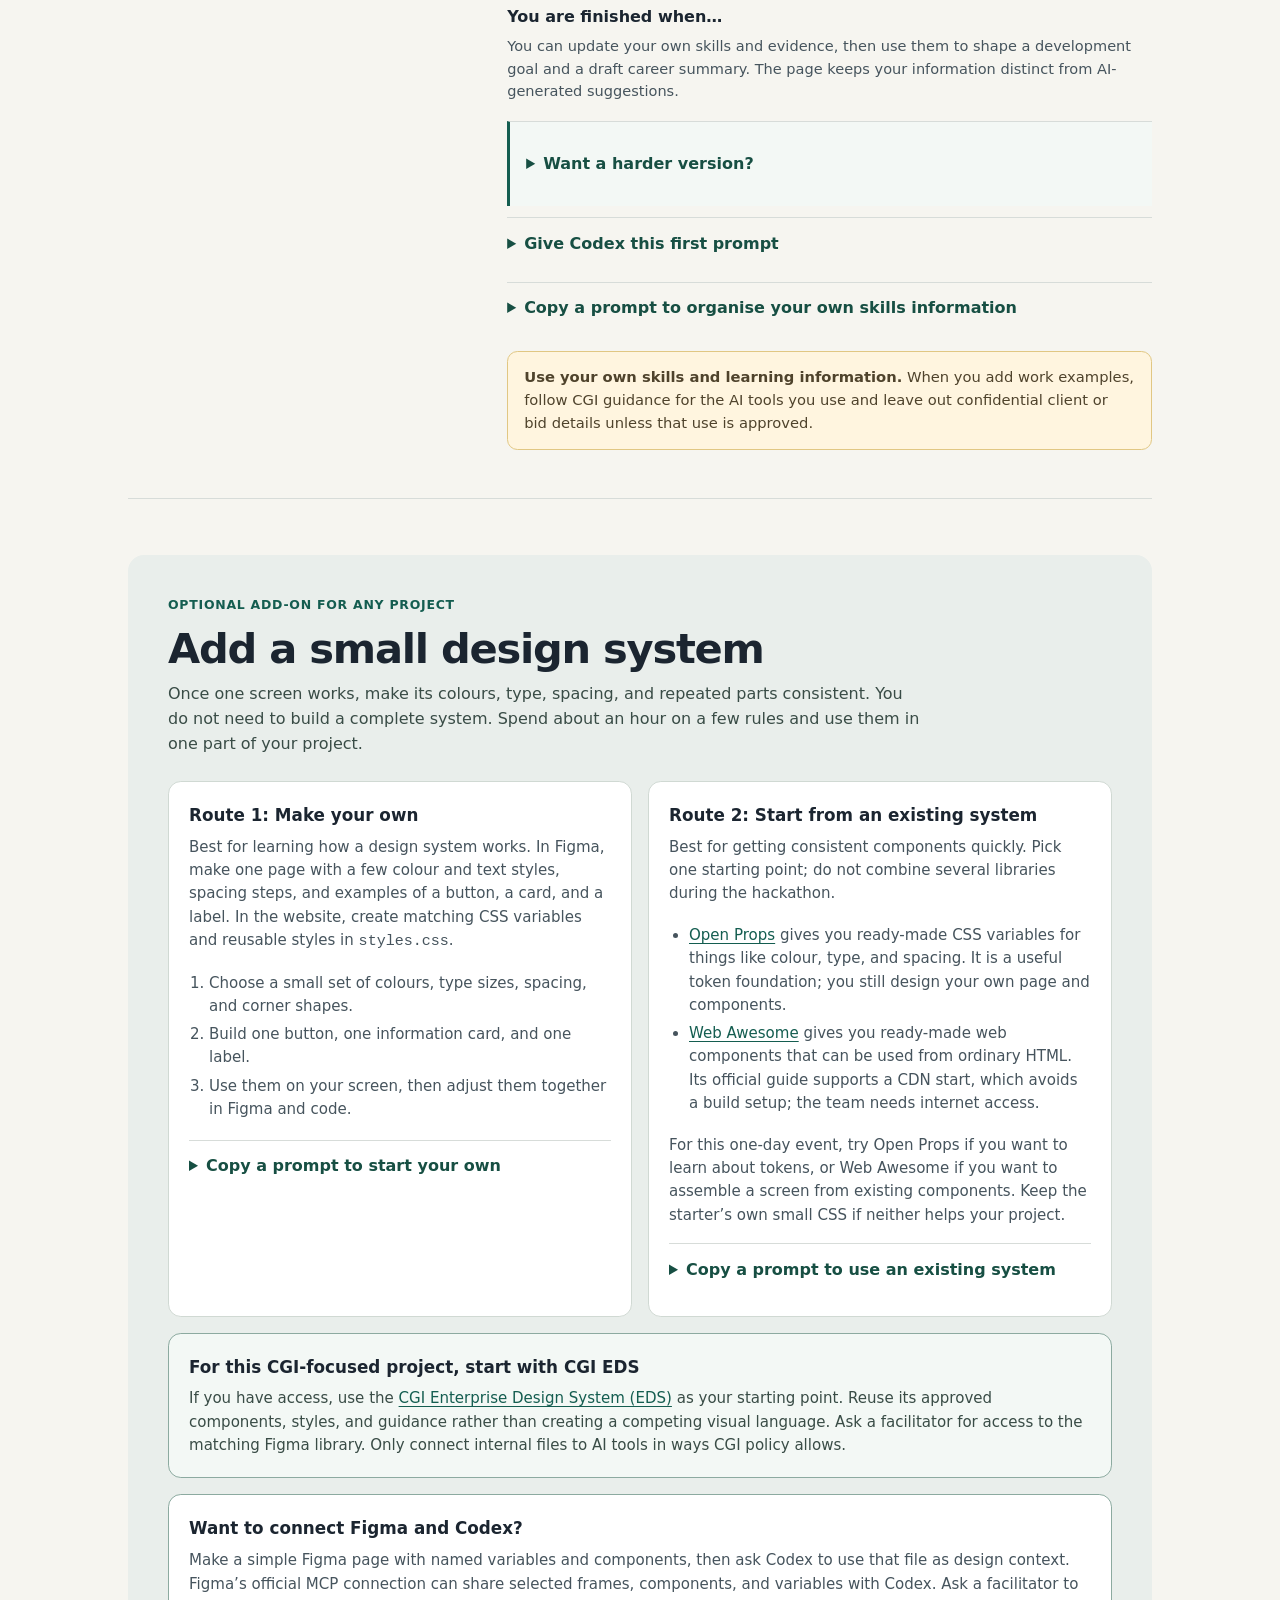
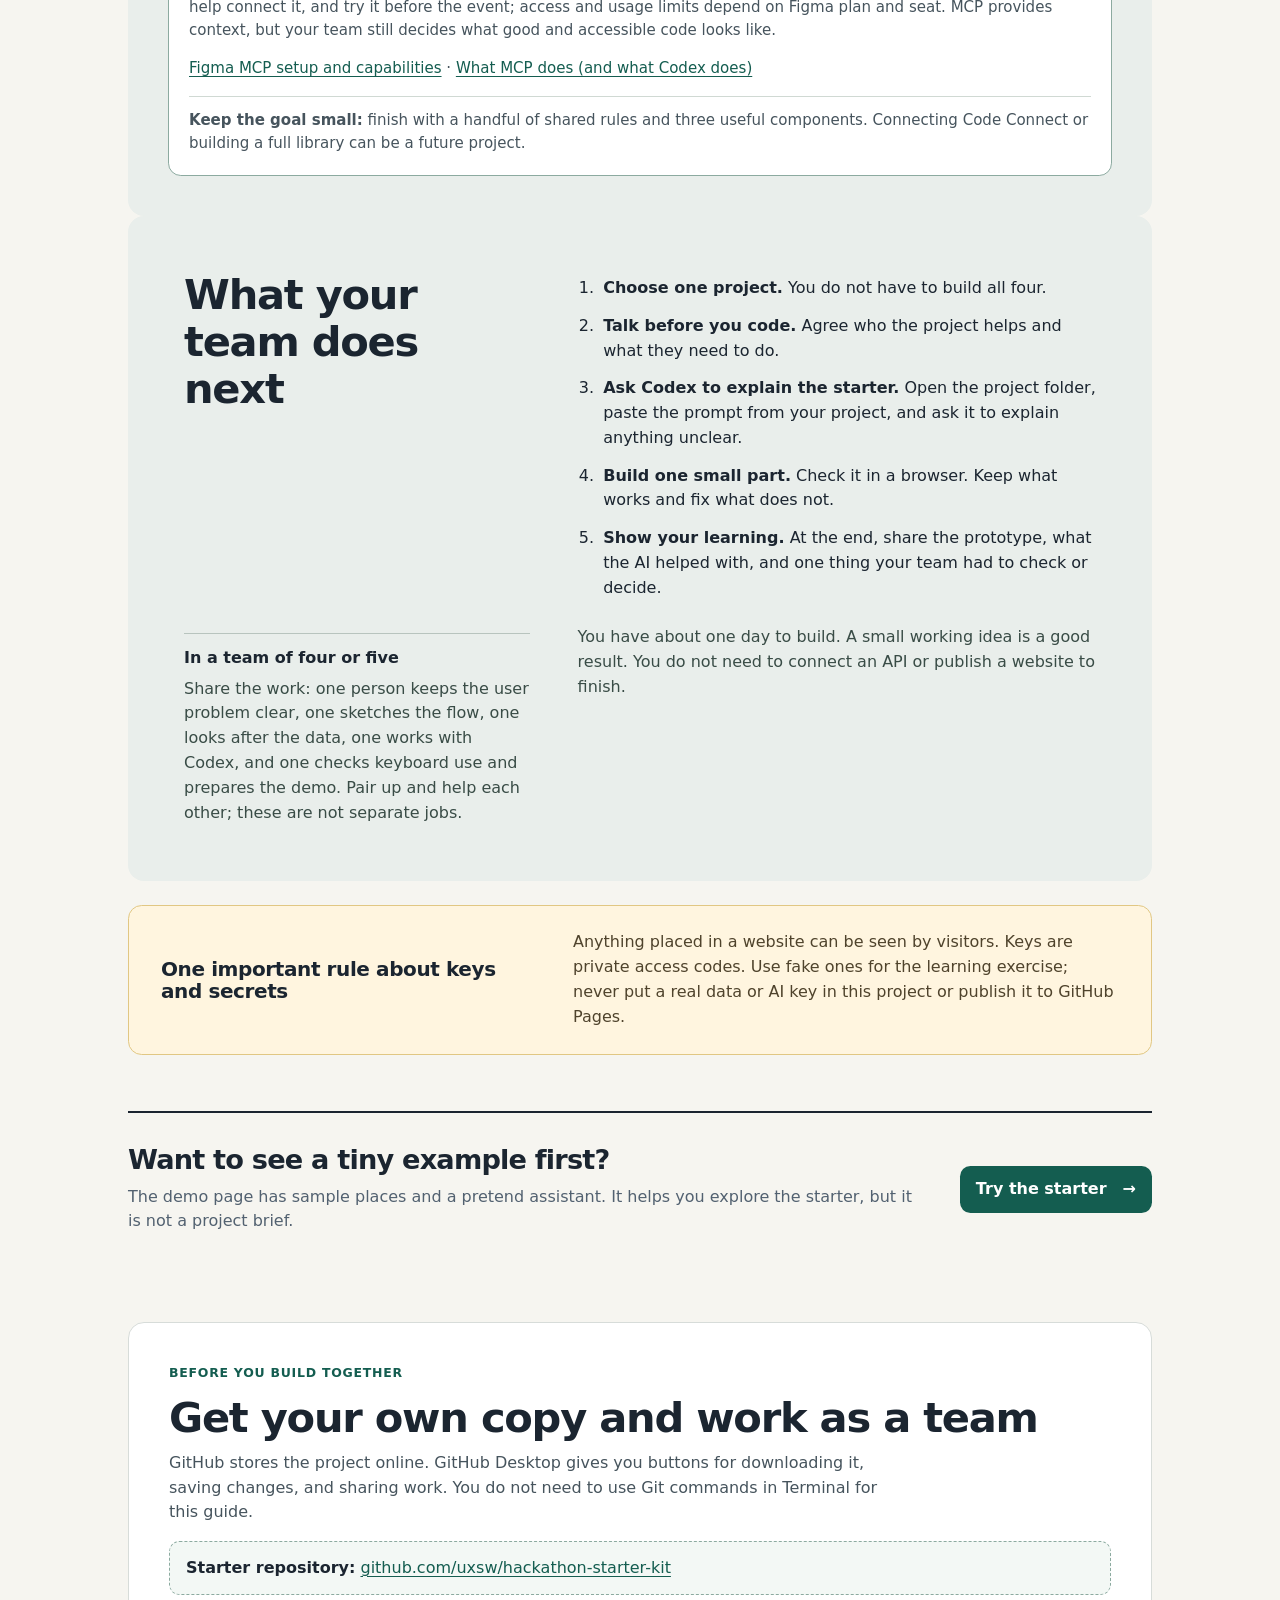
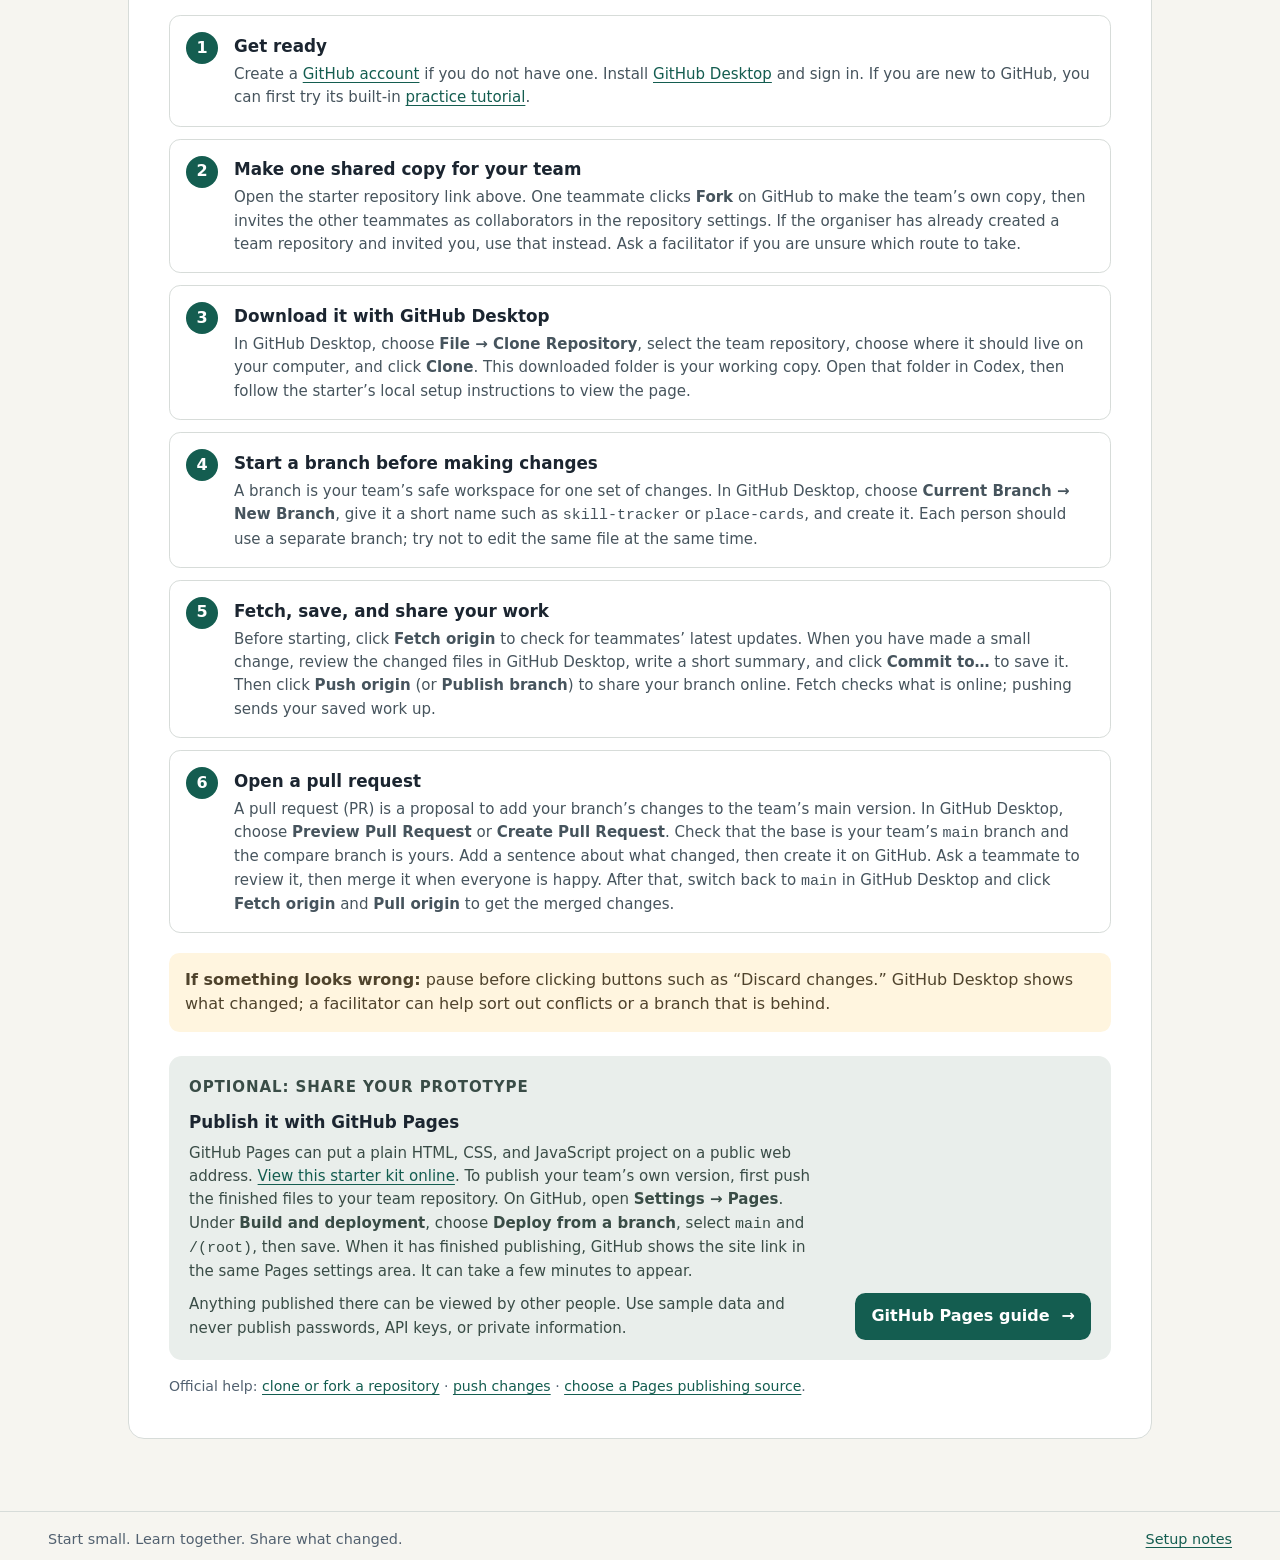
==== commit 95a7f804: "cgi project" ====
--- a/index.html
+++ b/index.html
@@ -35,13 +35,13 @@
       <section class="project-chooser" id="projects" aria-labelledby="projects-title">
         <div class="section-lead">
           <h2 id="projects-title">Choose one project</h2>
-          <p>Read the short descriptions. Pick the problem your team finds most interesting. You can change the idea once you understand it better.</p>
+          <p>Treat each project as a starting point, not a checklist. Pick a problem that interests your team, then choose, adapt, skip, or add ideas to find your own path.</p>
         </div>
         <nav class="project-index" aria-label="Project briefs">
           <a href="#project-outing"><span>Plan an easier day out</span><small>Help someone find a good local outing</small><span class="index-arrow" aria-hidden="true">↓</span></a>
-          <a href="#project-reading"><span>Find your next read</span><small>Help someone choose a book to explore</small><span class="index-arrow" aria-hidden="true">↓</span></a>
           <a href="#project-numbers"><span>Make numbers make sense</span><small>Help someone understand a public statistic</small><span class="index-arrow" aria-hidden="true">↓</span></a>
           <a href="#project-system"><span>Make public information easier to use</span><small>Build a small design system for a real task</small><span class="index-arrow" aria-hidden="true">↓</span></a>
+          <a href="#project-career"><span>Build your CGI growth story</span><small>Track skills, learning, and evidence for your next step</small><span class="index-arrow" aria-hidden="true">↓</span></a>
         </nav>
         <p class="chooser-help">Still unsure? Pick <strong>Plan an easier day out</strong>. It uses the example information in the starter and is the easiest place to begin.</p>
       </section>
@@ -55,27 +55,13 @@
               <div><h3>What will you make?</h3><p>A simple page that lets them compare a few places by cost, indoor or outdoor setting, and access notes.</p></div>
               <div><h3>What information can you use?</h3><p>The place list in <code>src/data.js</code> is already in the demo. The names and details are examples, so do not present them as verified local advice.</p></div>
             </div>
-            <div class="brief-steps"><h3>Do these steps</h3><ol><li>Choose one person to design for. Write down what would make a day out easier for them.</li><li>Show the example places in a list of clear, readable cards.</li><li>Add one helpful control, such as “free places” or “indoors”.</li><li>Ask a teammate to try it. Watch where they get stuck and improve that part.</li></ol></div>
+            <div class="brief-steps"><h3>Things you could try</h3><ul><li>Think about one person and what would make a day out easier for them.</li><li>Try showing the example places as clear, readable cards.</li><li>Explore one helpful control, such as “free places” or “indoors”.</li><li>Invite a teammate to try it and notice what might be clearer.</li></ul></div>
             <div class="brief-finish"><h3>You are finished when…</h3><p>A person can find one suitable place, understand why it may suit them, and use the main controls by keyboard.</p></div>
             <details class="stretch"><summary>Want a harder version?</summary><p>Add live weather for a chosen location using the <a href="https://open-meteo.com/en/docs">Open-Meteo weather service</a>. Keep the example list as a fallback and show when the weather was checked. The basic request does not need a key; check the current terms before use.</p></details>
             <details class="prompt-details"><summary>Give Codex this first prompt</summary><div class="prompt-box"><pre><code>You are helping my hackathon team make a simple day-out planner. First inspect the project and explain which files control the page and the sample places. Do not change files yet. Then suggest the smallest first change: show the places as clear cards with their cost and access notes. We are beginners, so use plain HTML, CSS, and JavaScript, keep the page keyboard-accessible, and do not connect to another website yet.</code></pre><button class="copy-button" type="button" data-copy="prompt-outing">Copy prompt</button><span class="copy-status" role="status" aria-live="polite"></span></div></details>
           </div>
         </article>
 
-        <article class="project-brief" id="project-reading" aria-labelledby="reading-title">
-          <div class="brief-heading"><p class="brief-label">Books and interests</p><h2 id="reading-title">Find your next read</h2><p class="brief-summary">Help someone who is curious about a topic choose one book to start with.</p></div>
-          <div class="brief-body">
-            <div class="brief-facts">
-              <div><h3>Who are you helping?</h3><p>Imagine someone who wants to learn about a new hobby but feels overwhelmed by too many search results.</p></div>
-              <div><h3>What will you make?</h3><p>A small book finder with a topic search, a few useful details, and a way to save a shortlist.</p></div>
-              <div><h3>What information can you use?</h3><p>Begin with <a href="./data/books.json">the sample book list</a>. These are practice entries for the prototype.</p></div>
-            </div>
-            <div class="brief-steps"><h3>Do these steps</h3><ol><li>Pick a reader and a topic they might type, such as gardening or drawing.</li><li>Show a handful of matching book results with title, author, and a short reason to look closer.</li><li>Let the reader save or remove a book from a “Maybe later” list.</li><li>Ask a teammate to find one book. Improve the labels or search flow if they hesitate.</li></ol></div>
-            <div class="brief-finish"><h3>You are finished when…</h3><p>A person can search or browse the sample books, understand the results, and keep a shortlist while they use the page.</p></div>
-            <details class="stretch"><summary>Want a harder version?</summary><p>Replace the sample results with a user-triggered search using <a href="https://openlibrary.org/developers/api">Open Library Search</a>. Keep requests modest and cache results. Show that the information comes from Open Library.</p></details>
-            <details class="prompt-details"><summary>Give Codex this first prompt</summary><div class="prompt-box"><pre><code>Help my team make a beginner-friendly book finder. First inspect the project and the sample book file, then explain how the data is organised. Do not edit yet. Our first version should let someone browse a few books and save a shortlist. Keep it in plain HTML, CSS, and JavaScript, explain each change simply, and do not connect a live API yet.</code></pre><button class="copy-button" type="button" data-copy="prompt-reading">Copy prompt</button><span class="copy-status" role="status" aria-live="polite"></span></div></details>
-          </div>
-        </article>
 
         <article class="project-brief" id="project-numbers" aria-labelledby="numbers-title">
           <div class="brief-heading"><p class="brief-label">Public data</p><h2 id="numbers-title">Make numbers make sense</h2><p class="brief-summary">Help someone understand how one public number changes over time.</p></div>
@@ -85,7 +71,7 @@
               <div><h3>What will you make?</h3><p>A small explainer that lets them choose a place, compare years, and see a plain-language summary of the pattern.</p></div>
               <div><h3>What information can you use?</h3><p>Start with <a href="./data/population-sample.csv">the practice dataset</a>. Its numbers are invented for this exercise. The live-data stretch links to the official source.</p></div>
             </div>
-            <div class="brief-steps"><h3>Do these steps</h3><ol><li>Read the dataset headings. Work out what each number and year means.</li><li>Let a person choose a place and show its values over time.</li><li>Add one comparison or a short explanation. Keep the original numbers visible.</li><li>Ask a teammate what they think the pattern means. Add a note if the data could be misunderstood.</li></ol></div>
+            <div class="brief-steps"><h3>Things you could try</h3><ul><li>Explore the dataset headings and what each number and year means.</li><li>Try letting someone choose a place and see its values over time.</li><li>Consider a comparison or short explanation, while keeping the original numbers visible.</li><li>See how a teammate interprets the pattern and whether any context would help.</li></ul></div>
             <div class="brief-finish"><h3>You are finished when…</h3><p>A person can choose a place, see how its number changes, and tell the difference between the data and your explanation.</p></div>
             <details class="stretch"><summary>Want a harder version?</summary><p>Fetch population data from the <a href="https://datahelpdesk.worldbank.org/knowledgebase/articles/889392">World Bank public data service</a>. It does not require a key. Show the indicator name, source, and year so people can check what the numbers represent.</p></details>
             <details class="stretch"><summary>Want to add an AI helper?</summary><p>Prototype a chat box that answers questions about the numbers currently on screen. The supplied demo is a mock, not a live AI. Never put a real model key in this public website.</p></details>
@@ -101,10 +87,26 @@
               <div><h3>What will you make?</h3><p>A simple place list and a tiny design system: shared colours, text styles, spacing, and reusable place cards or labels.</p></div>
               <div><h3>What information can you use?</h3><p>Use the example places already in <code>src/data.js</code>. You can sketch the visual rules in Figma or go straight to code.</p></div>
             </div>
-            <div class="brief-steps"><h3>Do these steps</h3><ol><li>Choose the three facts someone needs to compare places.</li><li>Set a few reusable rules for colour, text size, spacing, and keyboard focus.</li><li>Build one place card and one useful label, then reuse them across the list.</li><li>Check that the cards are easy to read on a phone and do not rely on colour alone.</li></ol></div>
+            <div class="brief-steps"><h3>Things you could try</h3><ul><li>Decide which three facts might help someone compare places.</li><li>Experiment with reusable rules for colour, text size, spacing, and keyboard focus.</li><li>Try a place card and a useful label, then see where else they could be reused.</li><li>Explore how the cards work on a phone and for people who do not distinguish every colour.</li></ul></div>
             <div class="brief-finish"><h3>You are finished when…</h3><p>The same information is easy to compare in each card, and your team can point to the shared design rules that keep the page consistent.</p></div>
             <details class="stretch"><summary>Want a harder version?</summary><p>Create the colour and text styles as Figma variables, then use Figma MCP to bring the design context into Codex. MCP is an optional connection between an AI tool and another service; ask a facilitator for setup help.</p></details>
             <details class="prompt-details"><summary>Give Codex this first prompt</summary><div class="prompt-box"><pre><code>Help my team turn the example places into a clear, reusable interface. First inspect the project and explain where its colours and spacing are defined. Do not edit yet. We want to define a small set of design tokens, make one reusable place card, and use it for every place. Keep the page readable, keyboard-accessible, and easy to use on a phone. Explain changes in beginner-friendly language.</code></pre><button class="copy-button" type="button" data-copy="prompt-system">Copy prompt</button><span class="copy-status" role="status" aria-live="polite"></span></div></details>
+          </div>
+        </article>
+        <article class="project-brief" id="project-career" aria-labelledby="career-title">
+          <div class="brief-heading"><p class="brief-label">CGI and career growth · advanced</p><h2 id="career-title">Build your CGI growth story</h2><p class="brief-summary">Help yourself see where you are growing, choose what to learn next, and shape evidence for your development plan, year-end review, or promotion conversation.</p></div>
+          <div class="brief-body">
+            <div class="brief-facts">
+              <div><h3>Who are you helping?</h3><p>You: a CGI product designer who wants to make your skills, progress, and next steps more visible.</p></div>
+              <div><h3>What will you make?</h3><p>A personal skills view that brings together your confidence, examples of work, learning goals, and opportunities, then helps you shape a personal development plan or draft review and promotion-deck outline.</p></div>
+              <div><h3>What information can you use?</h3><p>Start with your own skills, confidence levels, examples of work, and learning interests; there is no prepared dataset. For wider context, explore <a href="https://www.weforum.org/publications/the-future-of-jobs-report-2025/3-skills-outlook">World Economic Forum skills trends</a>, the <a href="https://understand-digital-data-roles-skills.service.gov.uk/skills/">UK Digital and Data capability framework</a>, and public product-design job descriptions. These offer broad perspectives, not CGI requirements. Only use client or bid information you are approved to use.</p></div>
+            </div>
+            <div class="brief-steps"><h3>Things you could try</h3><ul><li>Reflect on the skills you use now and the ones you want to build; note your own confidence level for a few of them.</li><li>Add examples of your work or feedback that show how you have used those skills, at a level you are comfortable sharing.</li><li>Track a learning goal, useful learning opportunities, and progress over time.</li><li>Explore a dashboard, timeline, or summary that could help you shape your personal development plan, review, or promotion story.</li></ul></div>
+            <div class="brief-finish"><h3>You are finished when…</h3><p>You can update your own skills and evidence, then use them to shape a development goal and a draft career summary. The page keeps your information distinct from AI-generated suggestions.</p></div>
+            <details class="stretch"><summary>Want a harder version?</summary><p>Turn the draft review into a promotion-deck outline, using a structure supplied by your facilitator if one is available. The exercise does not include CGI’s official promotion format. Do not invent achievements or use real review, client, or bid information in an unapproved AI tool.</p></details>
+            <details class="prompt-details"><summary>Give Codex this first prompt</summary><div class="prompt-box"><pre><code>Help me prototype a skills and learning tracker for my own development as a CGI product designer. First inspect the project and explain how its page and data work. Do not edit yet. Suggest the smallest useful screen for recording my skills, self-assessed confidence, examples of work, and one learning goal, then shaping a draft year-end review outline from information I enter. Do not invent skills, achievements, or evidence. Keep my information separate from AI suggestions. Use plain HTML, CSS, and JavaScript, and do not connect to internal CGI systems or a live AI service.</code></pre><button class="copy-button" type="button" data-copy="prompt-career">Copy prompt</button><span class="copy-status" role="status" aria-live="polite"></span></div></details>
+            <details class="prompt-details"><summary>Copy a prompt to organise your own skills information</summary><div class="prompt-box"><pre><code>Help me organise information I choose to provide into a skills profile with skill, my confidence level, work example or feedback, learning goal, and progress. Ask me questions rather than filling in missing details. Use only information I provide; do not invent achievements, evidence, or skill ratings. Keep public industry trends separate from CGI-specific expectations, and do not include client or bid details unless I confirm they are approved for this use. First suggest a simple data structure and wait for my input.</code></pre><button class="copy-button" type="button" data-copy="prompt-career-data">Copy prompt</button><span class="copy-status" role="status" aria-live="polite"></span></div></details>
+            <p class="career-privacy"><strong>Use your own skills and learning information.</strong> When you add work examples, follow CGI guidance for the AI tools you use and leave out confidential client or bid details unless that use is approved.</p>
           </div>
         </article>
       </section>
@@ -143,6 +145,10 @@
             </details>
           </article>
         </div>
+        <aside class="cgi-system-note">
+          <h3>For this CGI-focused project, start with CGI EDS</h3>
+          <p>If you have access, use the <a href="https://intranet.ent.cgi.com/sites/eds/EDS/index.html#/home">CGI Enterprise Design System (EDS)</a> as your starting point. Reuse its approved components, styles, and guidance rather than creating a competing visual language. Ask a facilitator for access to the matching Figma library. Only connect internal files to AI tools in ways CGI policy allows.</p>
+        </aside>
         <aside class="figma-bridge">
           <h3>Want to connect Figma and Codex?</h3>
           <p>Make a simple Figma page with named variables and components, then ask Codex to use that file as design context. Figma’s official MCP connection can share selected frames, components, and variables with Codex. Ask a facilitator to help connect it, and try it before the event; access and usage limits depend on Figma plan and seat. MCP provides context, but your team still decides what good and accessible code looks like.</p>
@@ -177,7 +183,7 @@
           <article><span class="github-step-number">1</span><div><h3>Get ready</h3><p>Create a <a href="https://github.com/signup">GitHub account</a> if you do not have one. Install <a href="https://desktop.github.com/">GitHub Desktop</a> and sign in. If you are new to GitHub, you can first try its built-in <a href="https://docs.github.com/en/desktop/overview/creating-your-first-repository-using-github-desktop">practice tutorial</a>.</p></div></article>
           <article><span class="github-step-number">2</span><div><h3>Make one shared copy for your team</h3><p>Open the starter repository link above. One teammate clicks <strong>Fork</strong> on GitHub to make the team’s own copy, then invites the other teammates as collaborators in the repository settings. If the organiser has already created a team repository and invited you, use that instead. Ask a facilitator if you are unsure which route to take.</p></div></article>
           <article><span class="github-step-number">3</span><div><h3>Download it with GitHub Desktop</h3><p>In GitHub Desktop, choose <strong>File → Clone Repository</strong>, select the team repository, choose where it should live on your computer, and click <strong>Clone</strong>. This downloaded folder is your working copy. Open that folder in Codex, then follow the starter’s local setup instructions to view the page.</p></div></article>
-          <article><span class="github-step-number">4</span><div><h3>Start a branch before making changes</h3><p>A branch is your team’s safe workspace for one set of changes. In GitHub Desktop, choose <strong>Current Branch → New Branch</strong>, give it a short name such as <code>book-search</code> or <code>place-cards</code>, and create it. Each person should use a separate branch; try not to edit the same file at the same time.</p></div></article>
+          <article><span class="github-step-number">4</span><div><h3>Start a branch before making changes</h3><p>A branch is your team’s safe workspace for one set of changes. In GitHub Desktop, choose <strong>Current Branch → New Branch</strong>, give it a short name such as <code>skill-tracker</code> or <code>place-cards</code>, and create it. Each person should use a separate branch; try not to edit the same file at the same time.</p></div></article>
           <article><span class="github-step-number">5</span><div><h3>Fetch, save, and share your work</h3><p>Before starting, click <strong>Fetch origin</strong> to check for teammates’ latest updates. When you have made a small change, review the changed files in GitHub Desktop, write a short summary, and click <strong>Commit to…</strong> to save it. Then click <strong>Push origin</strong> (or <strong>Publish branch</strong>) to share your branch online. Fetch checks what is online; pushing sends your saved work up.</p></div></article>
           <article><span class="github-step-number">6</span><div><h3>Open a pull request</h3><p>A pull request (PR) is a proposal to add your branch’s changes to the team’s main version. In GitHub Desktop, choose <strong>Preview Pull Request</strong> or <strong>Create Pull Request</strong>. Check that the base is your team’s <code>main</code> branch and the compare branch is yours. Add a sentence about what changed, then create it on GitHub. Ask a teammate to review it, then merge it when everyone is happy. After that, switch back to <code>main</code> in GitHub Desktop and click <strong>Fetch origin</strong> and <strong>Pull origin</strong> to get the merged changes.</p></div></article>
         </div>
--- a/guide.css
+++ b/guide.css
@@ -137,3 +137,8 @@
 .pages-guide .button { display: inline-flex; flex: 0 0 auto; gap: .75rem; color: #fff; text-decoration: none; }
 .github-official-links { margin: 1rem 0 0; color: #526170; font-size: .88rem; }
 @media (max-width: 700px) { .pages-guide { align-items: flex-start; flex-direction: column; } }
+
+.cgi-system-note { margin-top: 1rem; padding: 1.25rem; border: 1px solid #8caaa0; border-radius: .8rem; background: #f3f8f5; }
+.cgi-system-note h3 { margin-bottom: .45rem; }
+.cgi-system-note p { margin-bottom: 0; color: #394c46; font-size: .94rem; }
+.career-privacy { margin: 1rem 0 0; padding: .9rem 1rem; border: 1px solid #e1c783; border-radius: .65rem; color: #4f432c; background: #fff5df; font-size: .92rem; }
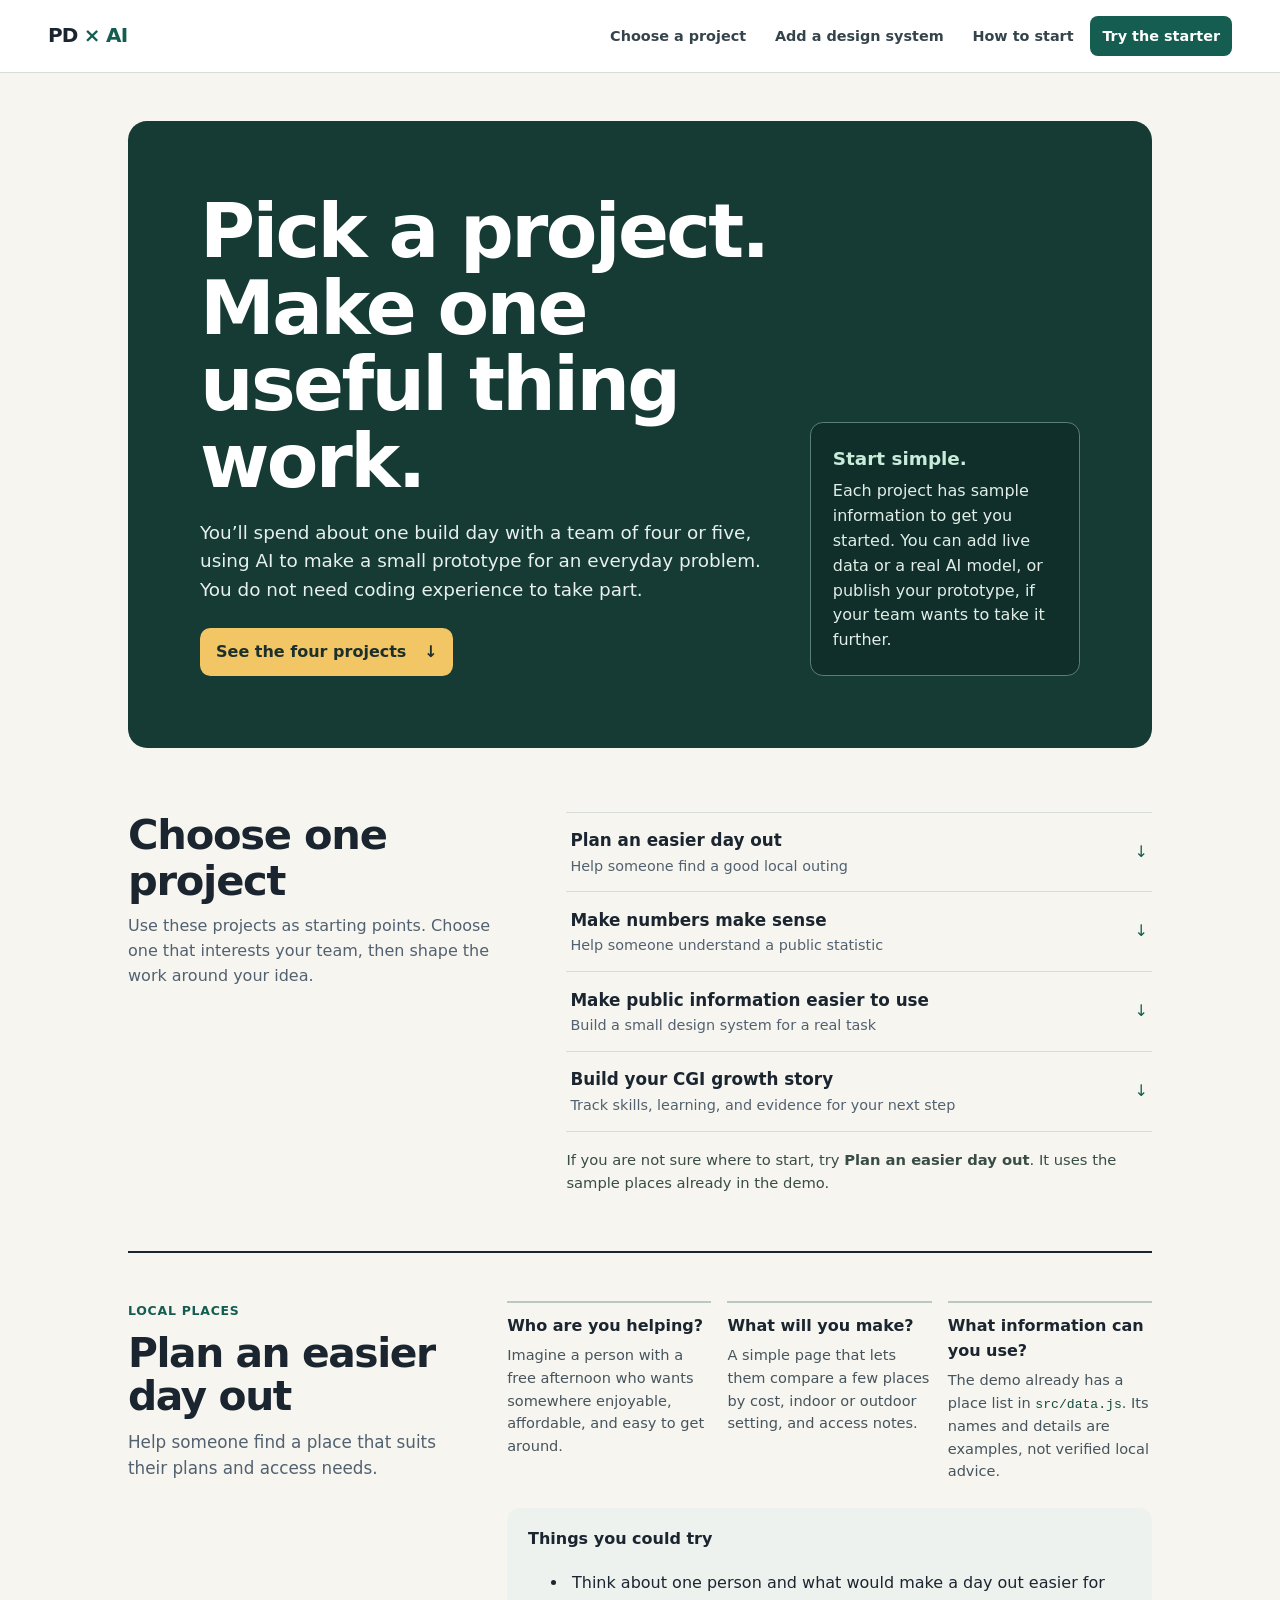
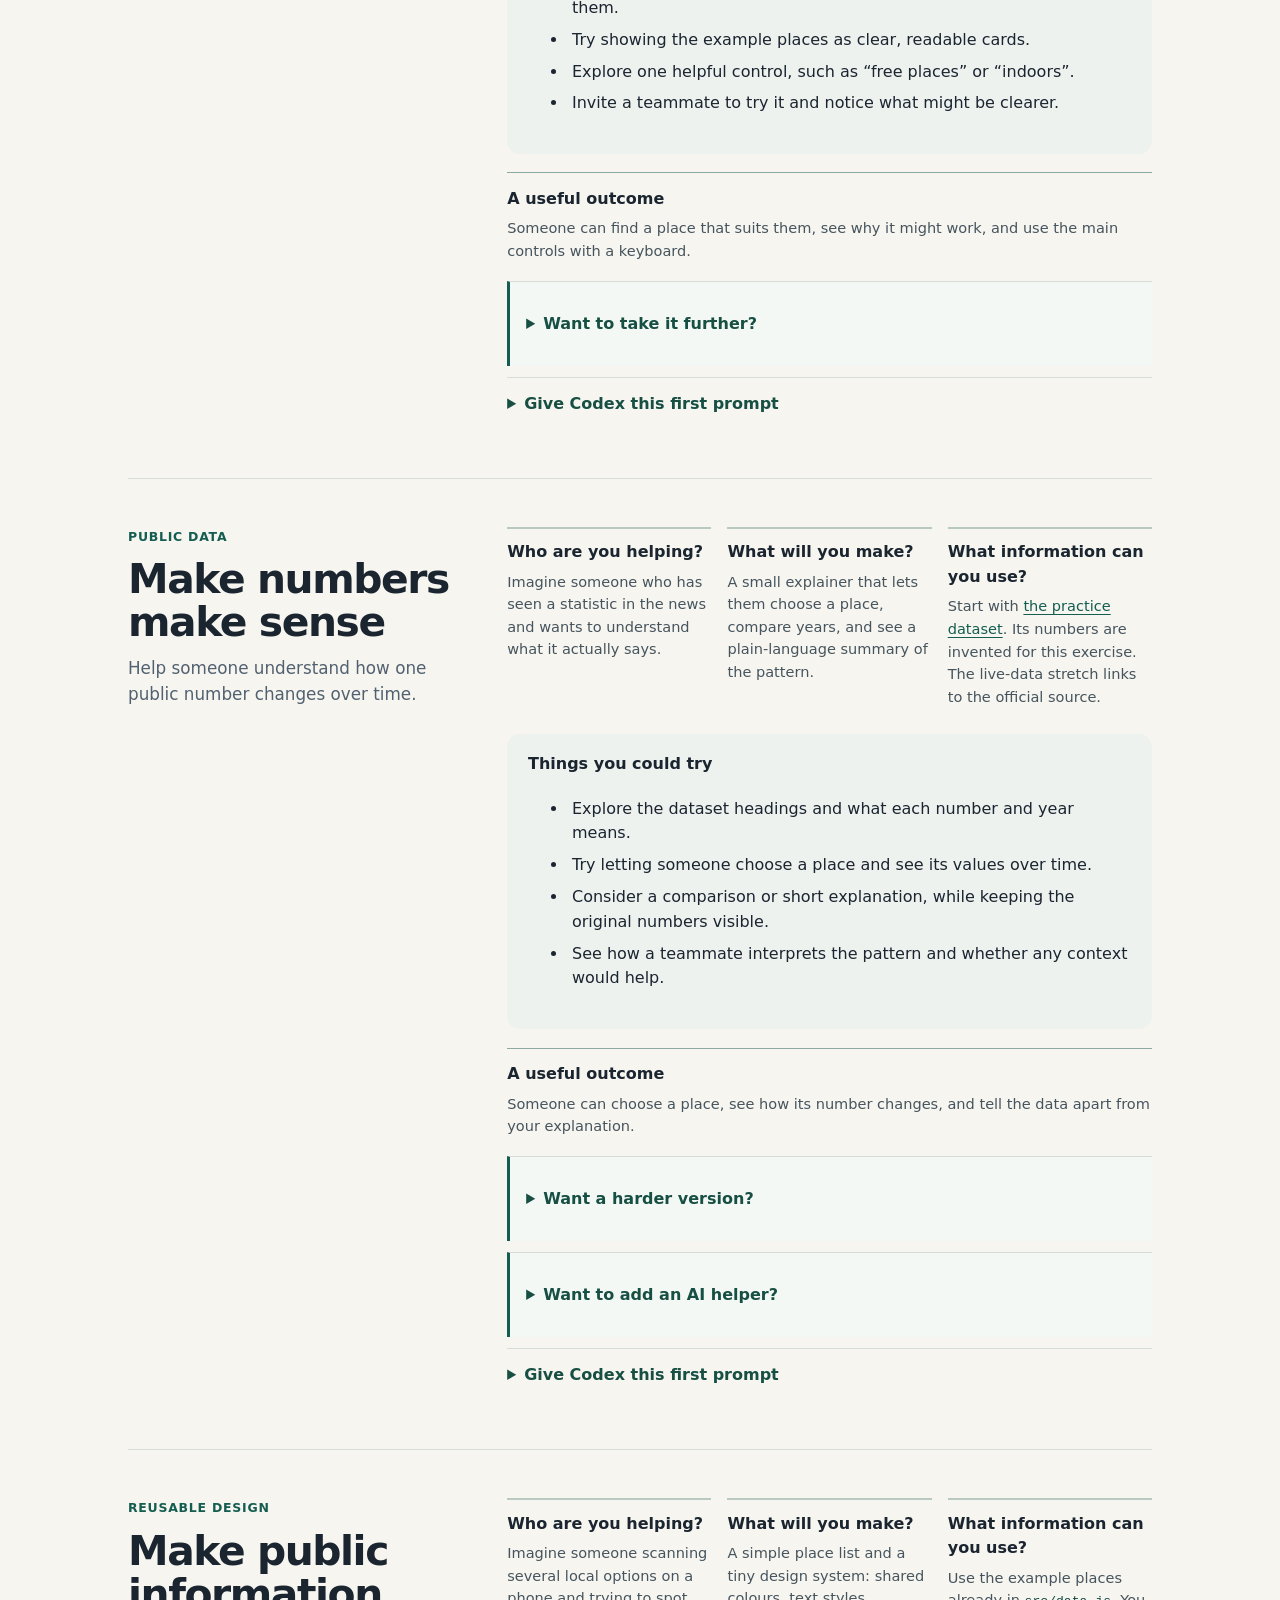
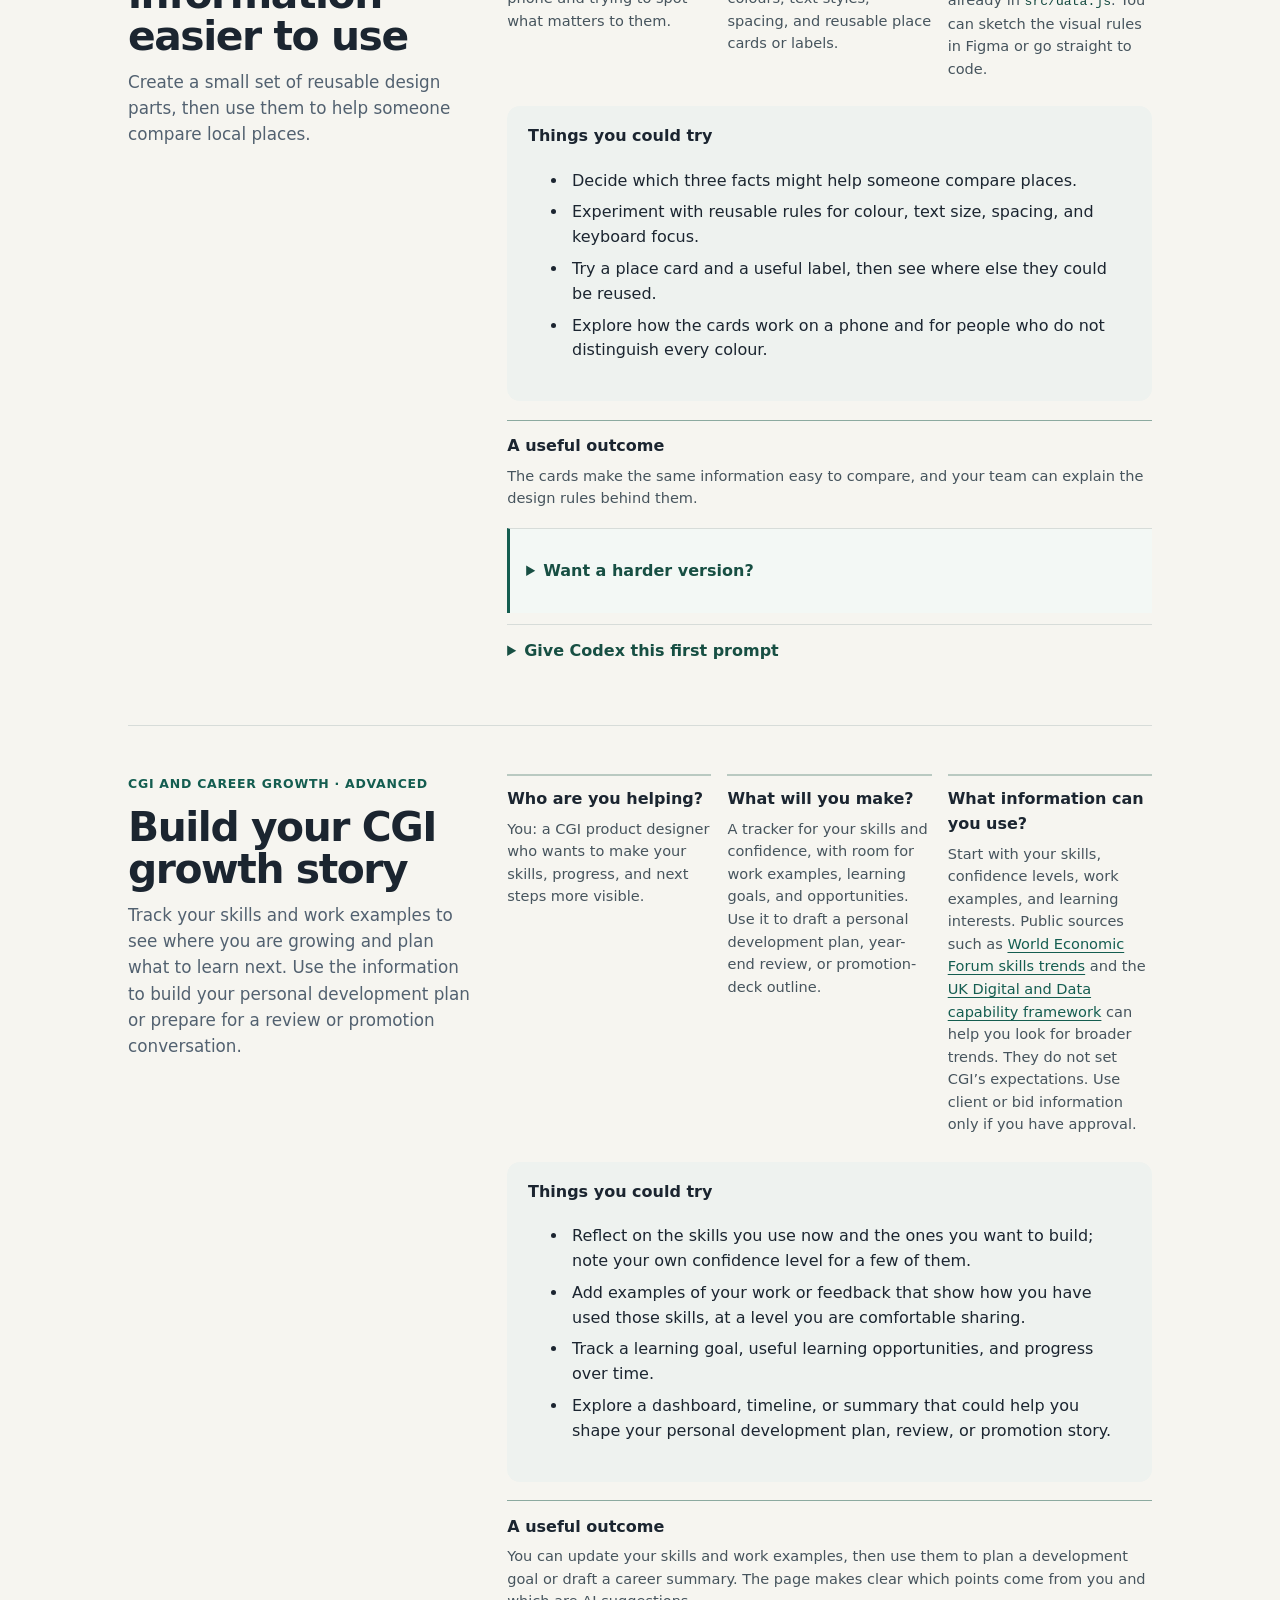
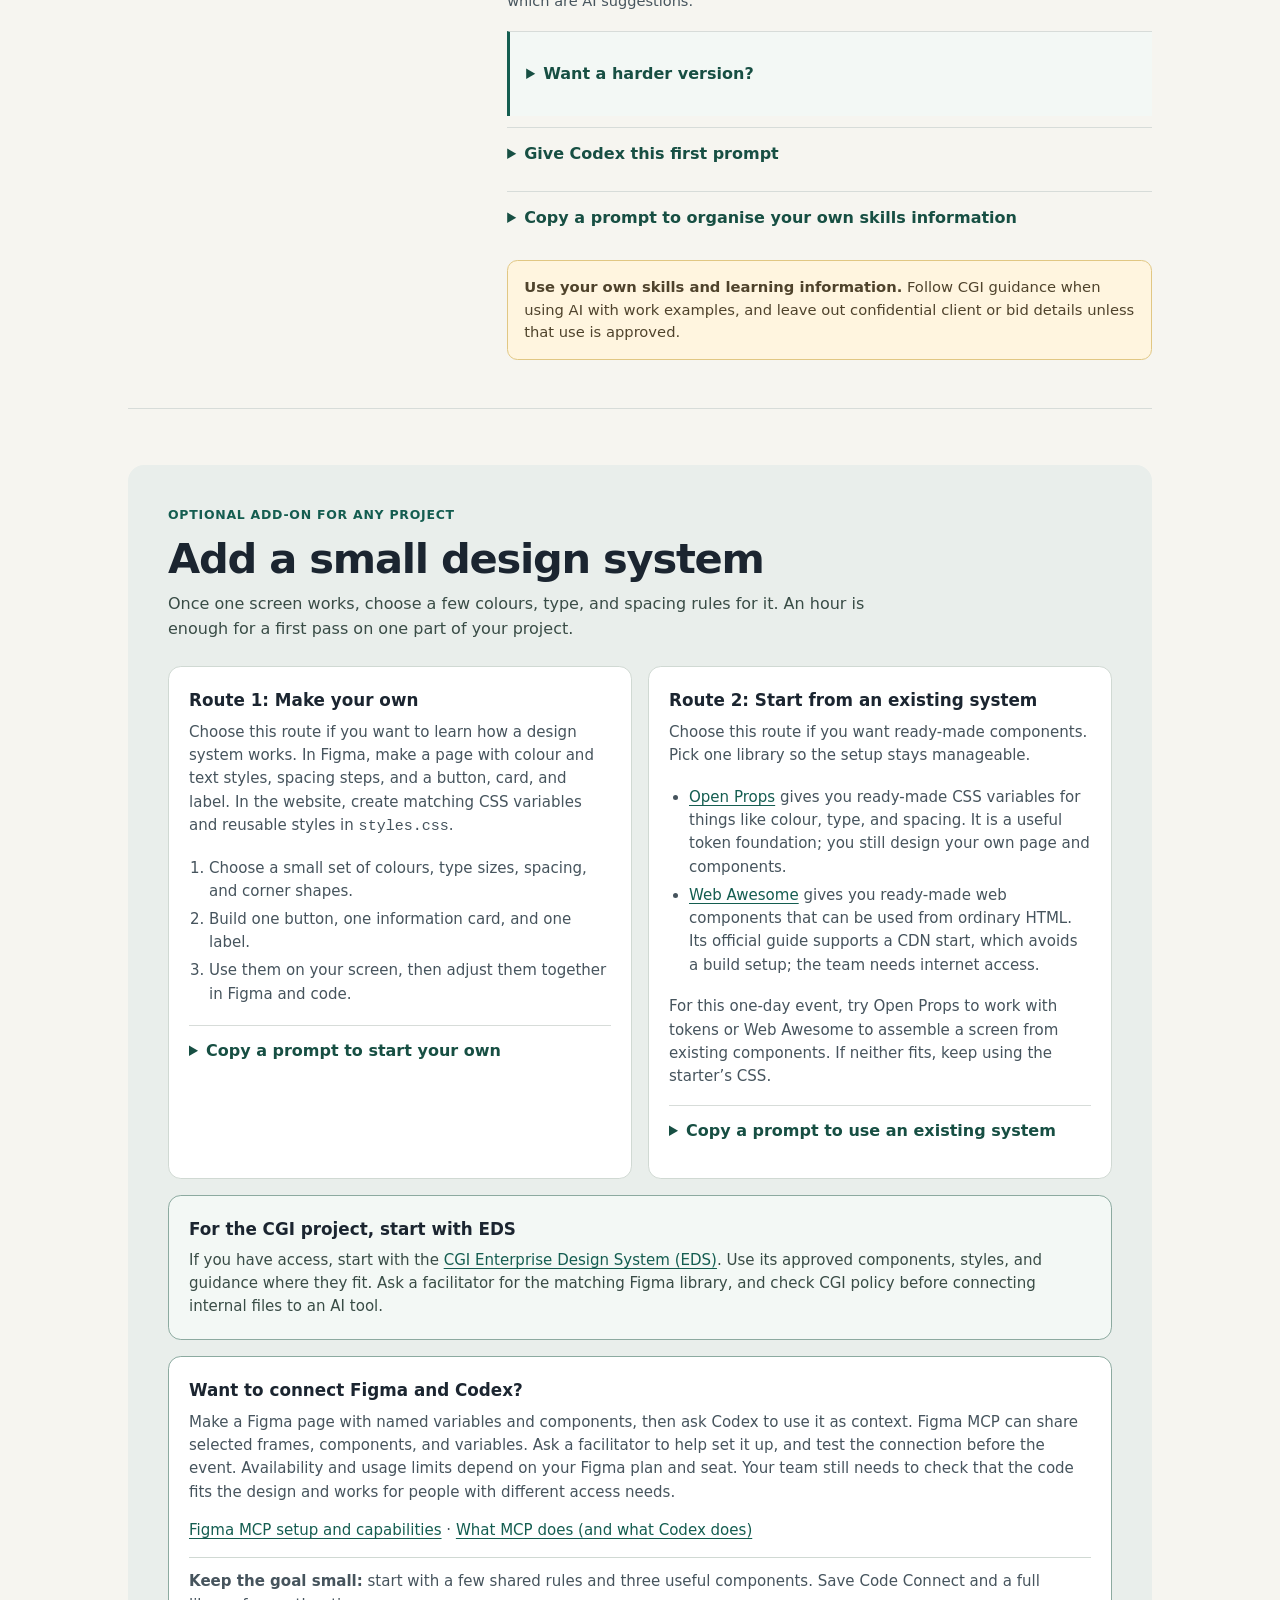
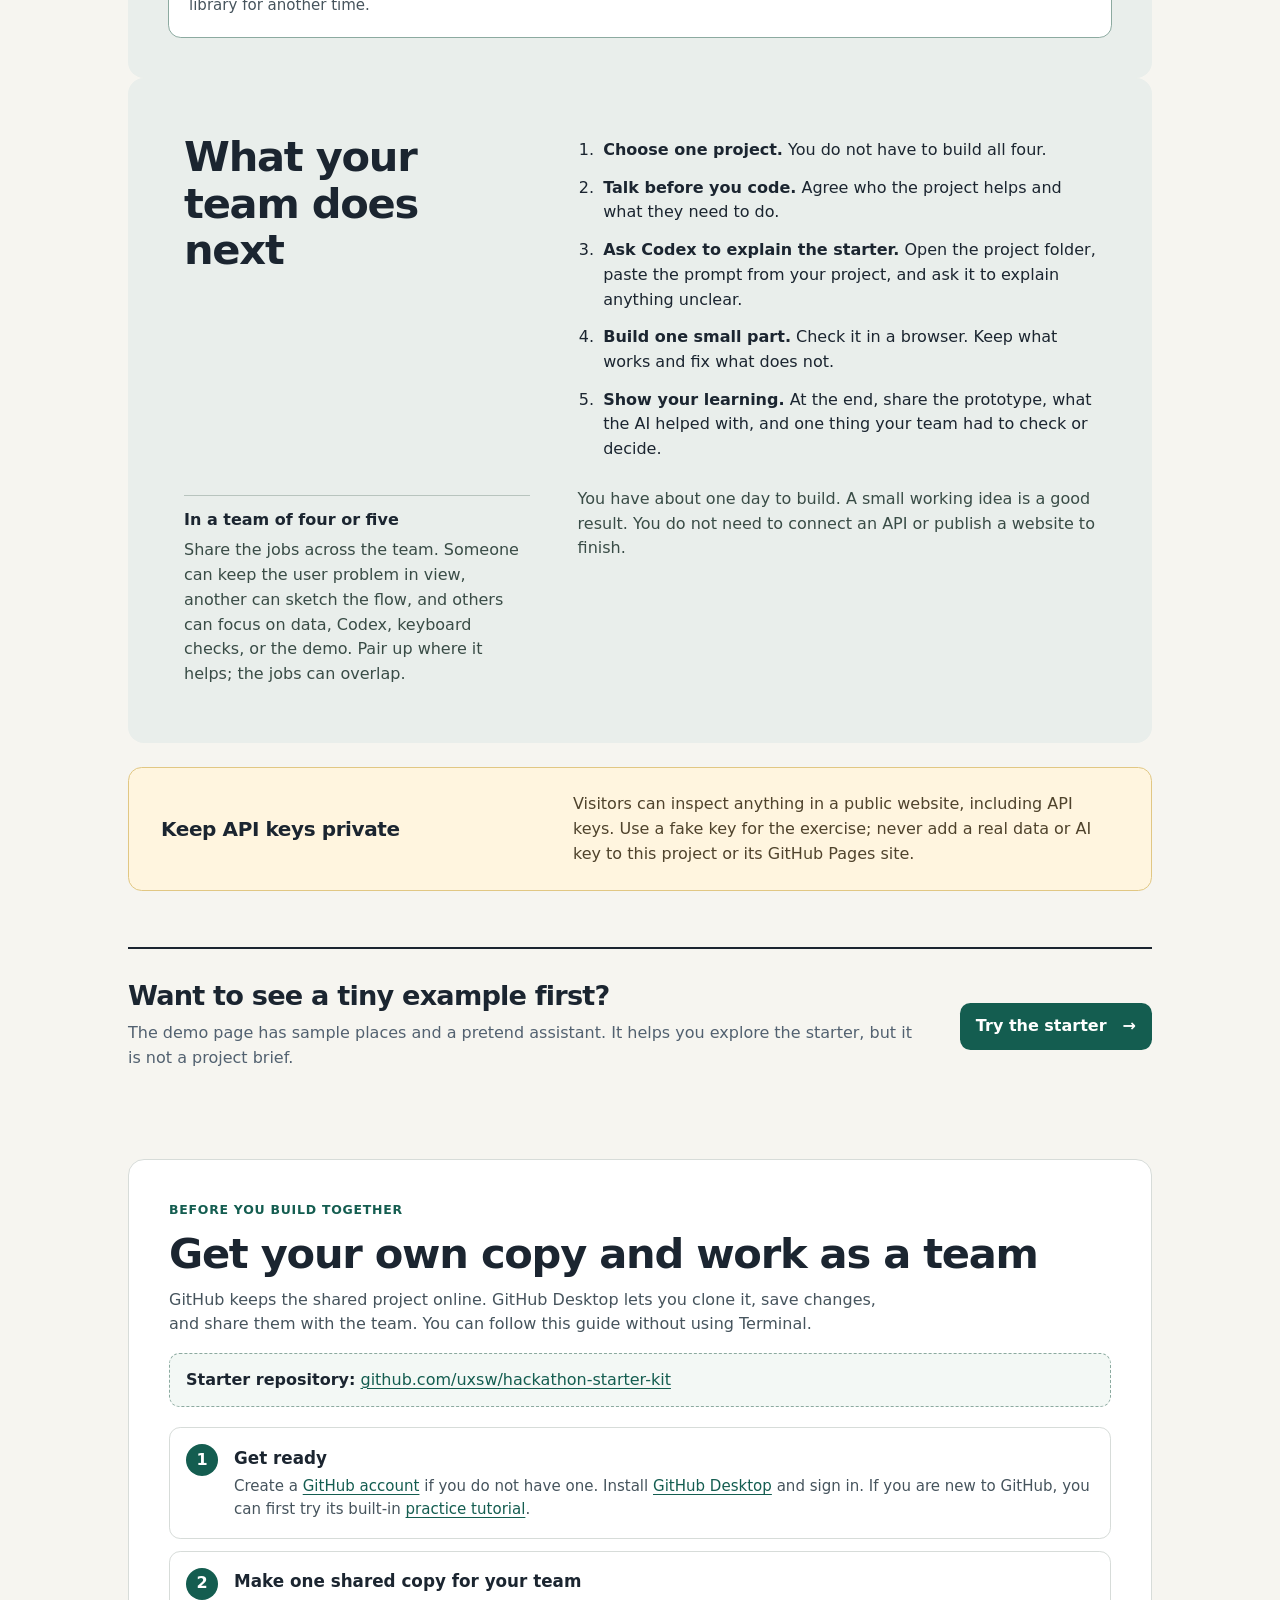
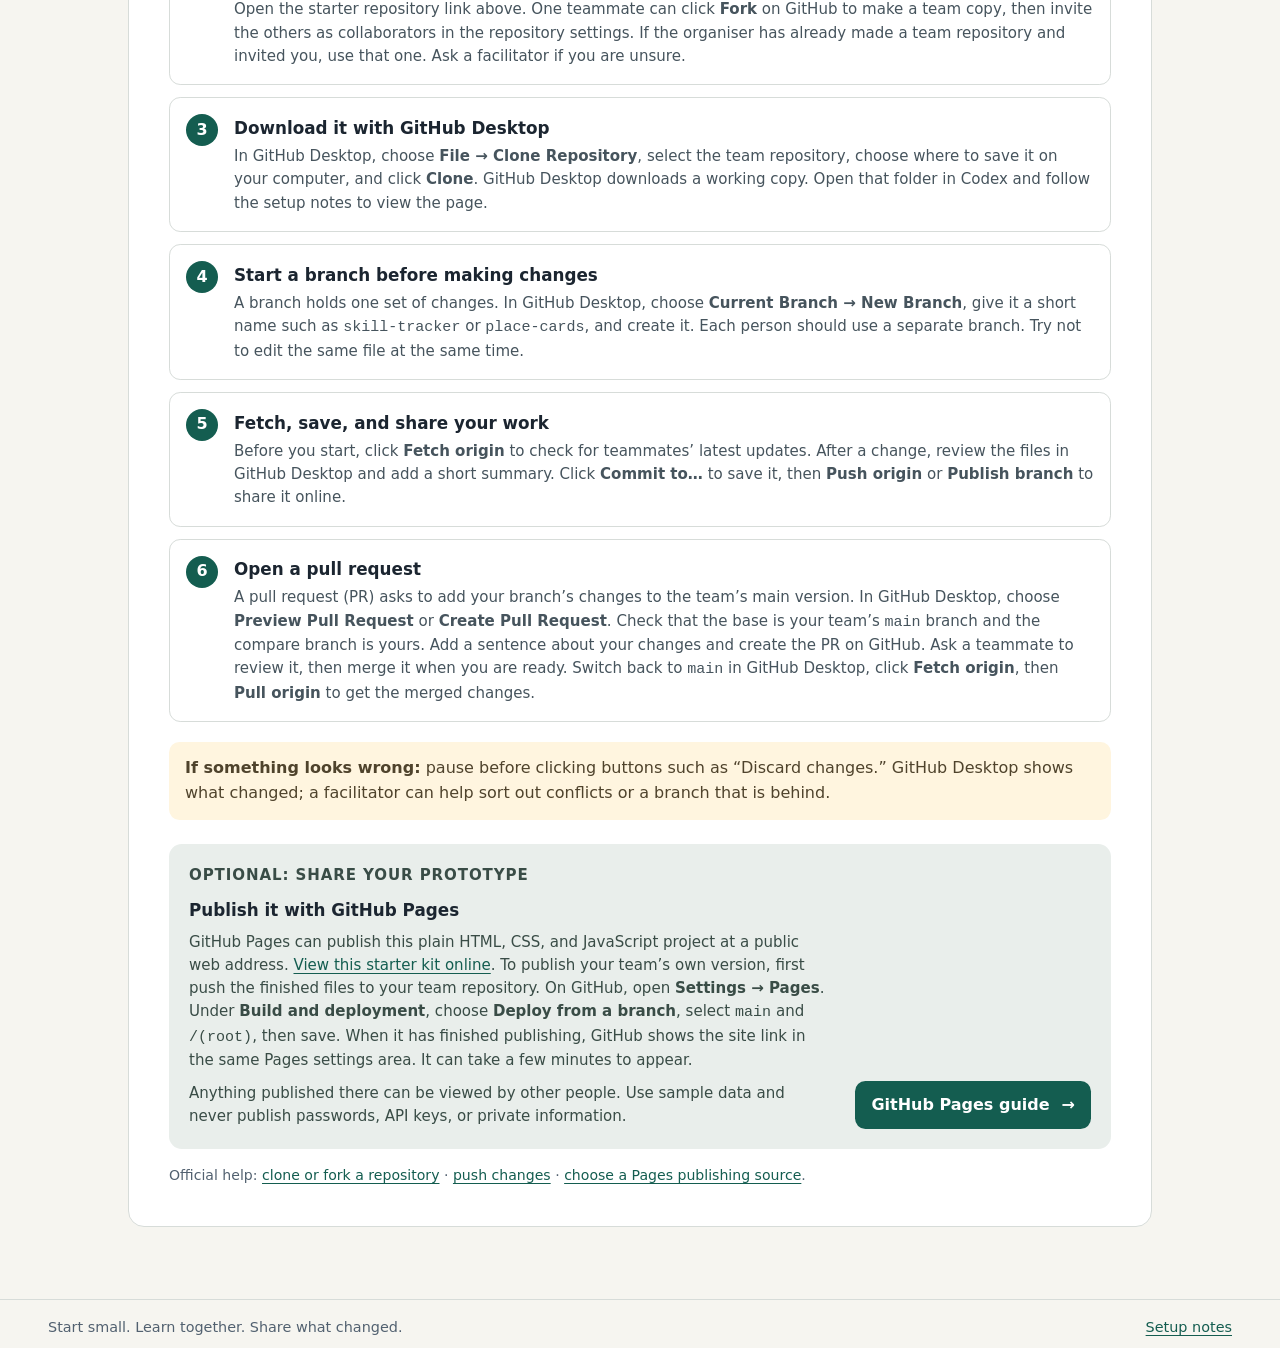
==== commit e83aa174: "humaniser" ====
--- a/index.html
+++ b/index.html
@@ -4,7 +4,7 @@
     <meta charset="utf-8">
     <meta name="viewport" content="width=device-width, initial-scale=1">
     <meta name="description" content="Choose a beginner-friendly project and build an AI-assisted prototype with your team.">
-    <title>Start here — Product Design AI Hackathon</title>
+    <title>Start here: Product Design AI Hackathon</title>
     <link rel="stylesheet" href="./styles.css">
     <link rel="stylesheet" href="./guide.css">
   </head>
@@ -23,19 +23,19 @@
       <section class="welcome" aria-labelledby="welcome-title">
         <div class="welcome-copy">
           <h1 id="welcome-title">Pick a project.<br>Make one useful thing work.</h1>
-          <p class="welcome-lede">You’ll work in a team of four or five for about one build day, using AI to help make a small prototype that solves an everyday problem. You do not need to be a coder to take part.</p>
+          <p class="welcome-lede">You’ll spend about one build day with a team of four or five, using AI to make a small prototype for an everyday problem. You do not need coding experience to take part.</p>
           <a class="button welcome-button" href="#projects">See the four projects <span aria-hidden="true">↓</span></a>
         </div>
         <aside class="welcome-note">
           <strong>Start simple.</strong>
-          <p>Every project works with sample information already in this pack. Fetching live information from another website, connecting a real AI model, and publishing the app are optional challenges.</p>
+          <p>Each project has sample information to get you started. You can add live data or a real AI model, or publish your prototype, if your team wants to take it further.</p>
         </aside>
       </section>
 
       <section class="project-chooser" id="projects" aria-labelledby="projects-title">
         <div class="section-lead">
           <h2 id="projects-title">Choose one project</h2>
-          <p>Treat each project as a starting point, not a checklist. Pick a problem that interests your team, then choose, adapt, skip, or add ideas to find your own path.</p>
+          <p>Use these projects as starting points. Choose one that interests your team, then shape the work around your idea.</p>
         </div>
         <nav class="project-index" aria-label="Project briefs">
           <a href="#project-outing"><span>Plan an easier day out</span><small>Help someone find a good local outing</small><span class="index-arrow" aria-hidden="true">↓</span></a>
@@ -43,21 +43,21 @@
           <a href="#project-system"><span>Make public information easier to use</span><small>Build a small design system for a real task</small><span class="index-arrow" aria-hidden="true">↓</span></a>
           <a href="#project-career"><span>Build your CGI growth story</span><small>Track skills, learning, and evidence for your next step</small><span class="index-arrow" aria-hidden="true">↓</span></a>
         </nav>
-        <p class="chooser-help">Still unsure? Pick <strong>Plan an easier day out</strong>. It uses the example information in the starter and is the easiest place to begin.</p>
+        <p class="chooser-help">If you are not sure where to start, try <strong>Plan an easier day out</strong>. It uses the sample places already in the demo.</p>
       </section>
 
       <section class="project-briefs" aria-label="Detailed project instructions">
         <article class="project-brief" id="project-outing" aria-labelledby="outing-title">
-          <div class="brief-heading"><p class="brief-label">Local places</p><h2 id="outing-title">Plan an easier day out</h2><p class="brief-summary">Help someone choose a place to visit without having to check lots of different things.</p></div>
+          <div class="brief-heading"><p class="brief-label">Local places</p><h2 id="outing-title">Plan an easier day out</h2><p class="brief-summary">Help someone find a place that suits their plans and access needs.</p></div>
           <div class="brief-body">
             <div class="brief-facts">
               <div><h3>Who are you helping?</h3><p>Imagine a person with a free afternoon who wants somewhere enjoyable, affordable, and easy to get around.</p></div>
               <div><h3>What will you make?</h3><p>A simple page that lets them compare a few places by cost, indoor or outdoor setting, and access notes.</p></div>
-              <div><h3>What information can you use?</h3><p>The place list in <code>src/data.js</code> is already in the demo. The names and details are examples, so do not present them as verified local advice.</p></div>
+              <div><h3>What information can you use?</h3><p>The demo already has a place list in <code>src/data.js</code>. Its names and details are examples, not verified local advice.</p></div>
             </div>
             <div class="brief-steps"><h3>Things you could try</h3><ul><li>Think about one person and what would make a day out easier for them.</li><li>Try showing the example places as clear, readable cards.</li><li>Explore one helpful control, such as “free places” or “indoors”.</li><li>Invite a teammate to try it and notice what might be clearer.</li></ul></div>
-            <div class="brief-finish"><h3>You are finished when…</h3><p>A person can find one suitable place, understand why it may suit them, and use the main controls by keyboard.</p></div>
-            <details class="stretch"><summary>Want a harder version?</summary><p>Add live weather for a chosen location using the <a href="https://open-meteo.com/en/docs">Open-Meteo weather service</a>. Keep the example list as a fallback and show when the weather was checked. The basic request does not need a key; check the current terms before use.</p></details>
+            <div class="brief-finish"><h3>A useful outcome</h3><p>Someone can find a place that suits them, see why it might work, and use the main controls with a keyboard.</p></div>
+            <details class="stretch"><summary>Want to take it further?</summary><p>Add live weather for a chosen location using the <a href="https://open-meteo.com/en/docs">Open-Meteo weather service</a>. Keep the example list as a fallback and show when the weather was checked. The basic request does not need a key; check the current terms before use.</p></details>
             <details class="prompt-details"><summary>Give Codex this first prompt</summary><div class="prompt-box"><pre><code>You are helping my hackathon team make a simple day-out planner. First inspect the project and explain which files control the page and the sample places. Do not change files yet. Then suggest the smallest first change: show the places as clear cards with their cost and access notes. We are beginners, so use plain HTML, CSS, and JavaScript, keep the page keyboard-accessible, and do not connect to another website yet.</code></pre><button class="copy-button" type="button" data-copy="prompt-outing">Copy prompt</button><span class="copy-status" role="status" aria-live="polite"></span></div></details>
           </div>
         </article>
@@ -72,7 +72,7 @@
               <div><h3>What information can you use?</h3><p>Start with <a href="./data/population-sample.csv">the practice dataset</a>. Its numbers are invented for this exercise. The live-data stretch links to the official source.</p></div>
             </div>
             <div class="brief-steps"><h3>Things you could try</h3><ul><li>Explore the dataset headings and what each number and year means.</li><li>Try letting someone choose a place and see its values over time.</li><li>Consider a comparison or short explanation, while keeping the original numbers visible.</li><li>See how a teammate interprets the pattern and whether any context would help.</li></ul></div>
-            <div class="brief-finish"><h3>You are finished when…</h3><p>A person can choose a place, see how its number changes, and tell the difference between the data and your explanation.</p></div>
+            <div class="brief-finish"><h3>A useful outcome</h3><p>Someone can choose a place, see how its number changes, and tell the data apart from your explanation.</p></div>
             <details class="stretch"><summary>Want a harder version?</summary><p>Fetch population data from the <a href="https://datahelpdesk.worldbank.org/knowledgebase/articles/889392">World Bank public data service</a>. It does not require a key. Show the indicator name, source, and year so people can check what the numbers represent.</p></details>
             <details class="stretch"><summary>Want to add an AI helper?</summary><p>Prototype a chat box that answers questions about the numbers currently on screen. The supplied demo is a mock, not a live AI. Never put a real model key in this public website.</p></details>
             <details class="prompt-details"><summary>Give Codex this first prompt</summary><div class="prompt-box"><pre><code>Help my team build a simple public-data explainer. First inspect the project and the file data/population-sample.csv. Explain what a row and column mean in plain language; do not edit yet. Then suggest a first screen where a person chooses a place and compares its values by year. Keep the source and the fact that these are practice numbers visible. Use plain HTML, CSS, and JavaScript, and do not connect to a live website yet.</code></pre><button class="copy-button" type="button" data-copy="prompt-numbers">Copy prompt</button><span class="copy-status" role="status" aria-live="polite"></span></div></details>
@@ -88,25 +88,25 @@
               <div><h3>What information can you use?</h3><p>Use the example places already in <code>src/data.js</code>. You can sketch the visual rules in Figma or go straight to code.</p></div>
             </div>
             <div class="brief-steps"><h3>Things you could try</h3><ul><li>Decide which three facts might help someone compare places.</li><li>Experiment with reusable rules for colour, text size, spacing, and keyboard focus.</li><li>Try a place card and a useful label, then see where else they could be reused.</li><li>Explore how the cards work on a phone and for people who do not distinguish every colour.</li></ul></div>
-            <div class="brief-finish"><h3>You are finished when…</h3><p>The same information is easy to compare in each card, and your team can point to the shared design rules that keep the page consistent.</p></div>
+            <div class="brief-finish"><h3>A useful outcome</h3><p>The cards make the same information easy to compare, and your team can explain the design rules behind them.</p></div>
             <details class="stretch"><summary>Want a harder version?</summary><p>Create the colour and text styles as Figma variables, then use Figma MCP to bring the design context into Codex. MCP is an optional connection between an AI tool and another service; ask a facilitator for setup help.</p></details>
             <details class="prompt-details"><summary>Give Codex this first prompt</summary><div class="prompt-box"><pre><code>Help my team turn the example places into a clear, reusable interface. First inspect the project and explain where its colours and spacing are defined. Do not edit yet. We want to define a small set of design tokens, make one reusable place card, and use it for every place. Keep the page readable, keyboard-accessible, and easy to use on a phone. Explain changes in beginner-friendly language.</code></pre><button class="copy-button" type="button" data-copy="prompt-system">Copy prompt</button><span class="copy-status" role="status" aria-live="polite"></span></div></details>
           </div>
         </article>
         <article class="project-brief" id="project-career" aria-labelledby="career-title">
-          <div class="brief-heading"><p class="brief-label">CGI and career growth · advanced</p><h2 id="career-title">Build your CGI growth story</h2><p class="brief-summary">Help yourself see where you are growing, choose what to learn next, and shape evidence for your development plan, year-end review, or promotion conversation.</p></div>
+          <div class="brief-heading"><p class="brief-label">CGI and career growth · advanced</p><h2 id="career-title">Build your CGI growth story</h2><p class="brief-summary">Track your skills and work examples to see where you are growing and plan what to learn next. Use the information to build your personal development plan or prepare for a review or promotion conversation.</p></div>
           <div class="brief-body">
             <div class="brief-facts">
               <div><h3>Who are you helping?</h3><p>You: a CGI product designer who wants to make your skills, progress, and next steps more visible.</p></div>
-              <div><h3>What will you make?</h3><p>A personal skills view that brings together your confidence, examples of work, learning goals, and opportunities, then helps you shape a personal development plan or draft review and promotion-deck outline.</p></div>
-              <div><h3>What information can you use?</h3><p>Start with your own skills, confidence levels, examples of work, and learning interests; there is no prepared dataset. For wider context, explore <a href="https://www.weforum.org/publications/the-future-of-jobs-report-2025/3-skills-outlook">World Economic Forum skills trends</a>, the <a href="https://understand-digital-data-roles-skills.service.gov.uk/skills/">UK Digital and Data capability framework</a>, and public product-design job descriptions. These offer broad perspectives, not CGI requirements. Only use client or bid information you are approved to use.</p></div>
+              <div><h3>What will you make?</h3><p>A tracker for your skills and confidence, with room for work examples, learning goals, and opportunities. Use it to draft a personal development plan, year-end review, or promotion-deck outline.</p></div>
+              <div><h3>What information can you use?</h3><p>Start with your skills, confidence levels, work examples, and learning interests. Public sources such as <a href="https://www.weforum.org/publications/the-future-of-jobs-report-2025/3-skills-outlook">World Economic Forum skills trends</a> and the <a href="https://understand-digital-data-roles-skills.service.gov.uk/skills/">UK Digital and Data capability framework</a> can help you look for broader trends. They do not set CGI’s expectations. Use client or bid information only if you have approval.</p></div>
             </div>
             <div class="brief-steps"><h3>Things you could try</h3><ul><li>Reflect on the skills you use now and the ones you want to build; note your own confidence level for a few of them.</li><li>Add examples of your work or feedback that show how you have used those skills, at a level you are comfortable sharing.</li><li>Track a learning goal, useful learning opportunities, and progress over time.</li><li>Explore a dashboard, timeline, or summary that could help you shape your personal development plan, review, or promotion story.</li></ul></div>
-            <div class="brief-finish"><h3>You are finished when…</h3><p>You can update your own skills and evidence, then use them to shape a development goal and a draft career summary. The page keeps your information distinct from AI-generated suggestions.</p></div>
+            <div class="brief-finish"><h3>A useful outcome</h3><p>You can update your skills and work examples, then use them to plan a development goal or draft a career summary. The page makes clear which points come from you and which are AI suggestions.</p></div>
             <details class="stretch"><summary>Want a harder version?</summary><p>Turn the draft review into a promotion-deck outline, using a structure supplied by your facilitator if one is available. The exercise does not include CGI’s official promotion format. Do not invent achievements or use real review, client, or bid information in an unapproved AI tool.</p></details>
             <details class="prompt-details"><summary>Give Codex this first prompt</summary><div class="prompt-box"><pre><code>Help me prototype a skills and learning tracker for my own development as a CGI product designer. First inspect the project and explain how its page and data work. Do not edit yet. Suggest the smallest useful screen for recording my skills, self-assessed confidence, examples of work, and one learning goal, then shaping a draft year-end review outline from information I enter. Do not invent skills, achievements, or evidence. Keep my information separate from AI suggestions. Use plain HTML, CSS, and JavaScript, and do not connect to internal CGI systems or a live AI service.</code></pre><button class="copy-button" type="button" data-copy="prompt-career">Copy prompt</button><span class="copy-status" role="status" aria-live="polite"></span></div></details>
             <details class="prompt-details"><summary>Copy a prompt to organise your own skills information</summary><div class="prompt-box"><pre><code>Help me organise information I choose to provide into a skills profile with skill, my confidence level, work example or feedback, learning goal, and progress. Ask me questions rather than filling in missing details. Use only information I provide; do not invent achievements, evidence, or skill ratings. Keep public industry trends separate from CGI-specific expectations, and do not include client or bid details unless I confirm they are approved for this use. First suggest a simple data structure and wait for my input.</code></pre><button class="copy-button" type="button" data-copy="prompt-career-data">Copy prompt</button><span class="copy-status" role="status" aria-live="polite"></span></div></details>
-            <p class="career-privacy"><strong>Use your own skills and learning information.</strong> When you add work examples, follow CGI guidance for the AI tools you use and leave out confidential client or bid details unless that use is approved.</p>
+            <p class="career-privacy"><strong>Use your own skills and learning information.</strong> Follow CGI guidance when using AI with work examples, and leave out confidential client or bid details unless that use is approved.</p>
           </div>
         </article>
       </section>
@@ -115,12 +115,12 @@
         <div class="design-layer-intro">
           <p class="brief-label">Optional add-on for any project</p>
           <h2 id="design-layer-title">Add a small design system</h2>
-          <p>Once one screen works, make its colours, type, spacing, and repeated parts consistent. You do not need to build a complete system. Spend about an hour on a few rules and use them in one part of your project.</p>
+          <p>Once one screen works, choose a few colours, type, and spacing rules for it. An hour is enough for a first pass on one part of your project.</p>
         </div>
         <div class="design-layer-choices">
           <article>
             <h3>Route 1: Make your own</h3>
-            <p>Best for learning how a design system works. In Figma, make one page with a few colour and text styles, spacing steps, and examples of a button, a card, and a label. In the website, create matching CSS variables and reusable styles in <code>styles.css</code>.</p>
+            <p>Choose this route if you want to learn how a design system works. In Figma, make a page with colour and text styles, spacing steps, and a button, card, and label. In the website, create matching CSS variables and reusable styles in <code>styles.css</code>.</p>
             <ol>
               <li>Choose a small set of colours, type sizes, spacing, and corner shapes.</li>
               <li>Build one button, one information card, and one label.</li>
@@ -133,12 +133,12 @@
           </article>
           <article>
             <h3>Route 2: Start from an existing system</h3>
-            <p>Best for getting consistent components quickly. Pick one starting point; do not combine several libraries during the hackathon.</p>
+            <p>Choose this route if you want ready-made components. Pick one library so the setup stays manageable.</p>
             <ul>
               <li><a href="https://open-props.style/">Open Props</a> gives you ready-made CSS variables for things like colour, type, and spacing. It is a useful token foundation; you still design your own page and components.</li>
               <li><a href="https://webawesome.com/docs/">Web Awesome</a> gives you ready-made web components that can be used from ordinary HTML. Its official guide supports a CDN start, which avoids a build setup; the team needs internet access.</li>
             </ul>
-            <p>For this one-day event, try Open Props if you want to learn about tokens, or Web Awesome if you want to assemble a screen from existing components. Keep the starter’s own small CSS if neither helps your project.</p>
+            <p>For this one-day event, try Open Props to work with tokens or Web Awesome to assemble a screen from existing components. If neither fits, keep using the starter’s CSS.</p>
             <details class="prompt-details">
               <summary>Copy a prompt to use an existing system</summary>
               <div class="prompt-box"><pre><code>Help us improve this screen using [Open Props / Web Awesome]. First check the official documentation and inspect our current HTML and CSS. Explain what the library gives us and what we still need to design. Propose the smallest change that reuses it without changing our plain HTML, CSS, and JavaScript setup. Keep the data and interactions working, and check keyboard focus and mobile layout.</code></pre></div>
@@ -146,27 +146,27 @@
           </article>
         </div>
         <aside class="cgi-system-note">
-          <h3>For this CGI-focused project, start with CGI EDS</h3>
-          <p>If you have access, use the <a href="https://intranet.ent.cgi.com/sites/eds/EDS/index.html#/home">CGI Enterprise Design System (EDS)</a> as your starting point. Reuse its approved components, styles, and guidance rather than creating a competing visual language. Ask a facilitator for access to the matching Figma library. Only connect internal files to AI tools in ways CGI policy allows.</p>
+          <h3>For the CGI project, start with EDS</h3>
+          <p>If you have access, start with the <a href="https://intranet.ent.cgi.com/sites/eds/EDS/index.html#/home">CGI Enterprise Design System (EDS)</a>. Use its approved components, styles, and guidance where they fit. Ask a facilitator for the matching Figma library, and check CGI policy before connecting internal files to an AI tool.</p>
         </aside>
         <aside class="figma-bridge">
           <h3>Want to connect Figma and Codex?</h3>
-          <p>Make a simple Figma page with named variables and components, then ask Codex to use that file as design context. Figma’s official MCP connection can share selected frames, components, and variables with Codex. Ask a facilitator to help connect it, and try it before the event; access and usage limits depend on Figma plan and seat. MCP provides context, but your team still decides what good and accessible code looks like.</p>
+          <p>Make a Figma page with named variables and components, then ask Codex to use it as context. Figma MCP can share selected frames, components, and variables. Ask a facilitator to help set it up, and test the connection before the event. Availability and usage limits depend on your Figma plan and seat. Your team still needs to check that the code fits the design and works for people with different access needs.</p>
           <p><a href="https://developers.figma.com/docs/figma-mcp-server/">Figma MCP setup and capabilities</a> · <a href="https://developers.figma.com/docs/figma-mcp-server/mcp-vs-agent/">What MCP does (and what Codex does)</a></p>
-          <p class="design-layer-note"><strong>Keep the goal small:</strong> finish with a handful of shared rules and three useful components. Connecting Code Connect or building a full library can be a future project.</p>
+          <p class="design-layer-note"><strong>Keep the goal small:</strong> start with a few shared rules and three useful components. Save Code Connect and a full library for another time.</p>
         </aside>
       </section>
 
       <section class="start-steps" id="how-to-start" aria-labelledby="start-title">
         <h2 id="start-title">What your team does next</h2>
         <ol><li><strong>Choose one project.</strong> You do not have to build all four.</li><li><strong>Talk before you code.</strong> Agree who the project helps and what they need to do.</li><li><strong>Ask Codex to explain the starter.</strong> Open the project folder, paste the prompt from your project, and ask it to explain anything unclear.</li><li><strong>Build one small part.</strong> Check it in a browser. Keep what works and fix what does not.</li><li><strong>Show your learning.</strong> At the end, share the prototype, what the AI helped with, and one thing your team had to check or decide.</li></ol>
-        <div class="team-start"><strong>In a team of four or five</strong><p>Share the work: one person keeps the user problem clear, one sketches the flow, one looks after the data, one works with Codex, and one checks keyboard use and prepares the demo. Pair up and help each other; these are not separate jobs.</p></div>
+        <div class="team-start"><strong>In a team of four or five</strong><p>Share the jobs across the team. Someone can keep the user problem in view, another can sketch the flow, and others can focus on data, Codex, keyboard checks, or the demo. Pair up where it helps; the jobs can overlap.</p></div>
         <p class="start-note">You have about one day to build. A small working idea is a good result. You do not need to connect an API or publish a website to finish.</p>
       </section>
 
       <section class="safety-note" aria-labelledby="safety-title">
-        <h2 id="safety-title">One important rule about keys and secrets</h2>
-        <p>Anything placed in a website can be seen by visitors. Keys are private access codes. Use fake ones for the learning exercise; never put a real data or AI key in this project or publish it to GitHub Pages.</p>
+        <h2 id="safety-title">Keep API keys private</h2>
+        <p>Visitors can inspect anything in a public website, including API keys. Use a fake key for the exercise; never add a real data or AI key to this project or its GitHub Pages site.</p>
       </section>
 
       <section class="try-section" id="demo" aria-labelledby="demo-title">
@@ -176,21 +176,21 @@
       <section class="github-guide" id="get-started" aria-labelledby="github-guide-title">
         <p class="brief-label">Before you build together</p>
         <h2 id="github-guide-title">Get your own copy and work as a team</h2>
-        <p class="github-intro">GitHub stores the project online. GitHub Desktop gives you buttons for downloading it, saving changes, and sharing work. You do not need to use Git commands in Terminal for this guide.</p>
+        <p class="github-intro">GitHub keeps the shared project online. GitHub Desktop lets you clone it, save changes, and share them with the team. You can follow this guide without using Terminal.</p>
         <p class="repo-placeholder"><strong>Starter repository:</strong> <a href="https://github.com/uxsw/hackathon-starter-kit">github.com/uxsw/hackathon-starter-kit</a></p>
 
         <div class="github-steps">
           <article><span class="github-step-number">1</span><div><h3>Get ready</h3><p>Create a <a href="https://github.com/signup">GitHub account</a> if you do not have one. Install <a href="https://desktop.github.com/">GitHub Desktop</a> and sign in. If you are new to GitHub, you can first try its built-in <a href="https://docs.github.com/en/desktop/overview/creating-your-first-repository-using-github-desktop">practice tutorial</a>.</p></div></article>
-          <article><span class="github-step-number">2</span><div><h3>Make one shared copy for your team</h3><p>Open the starter repository link above. One teammate clicks <strong>Fork</strong> on GitHub to make the team’s own copy, then invites the other teammates as collaborators in the repository settings. If the organiser has already created a team repository and invited you, use that instead. Ask a facilitator if you are unsure which route to take.</p></div></article>
-          <article><span class="github-step-number">3</span><div><h3>Download it with GitHub Desktop</h3><p>In GitHub Desktop, choose <strong>File → Clone Repository</strong>, select the team repository, choose where it should live on your computer, and click <strong>Clone</strong>. This downloaded folder is your working copy. Open that folder in Codex, then follow the starter’s local setup instructions to view the page.</p></div></article>
-          <article><span class="github-step-number">4</span><div><h3>Start a branch before making changes</h3><p>A branch is your team’s safe workspace for one set of changes. In GitHub Desktop, choose <strong>Current Branch → New Branch</strong>, give it a short name such as <code>skill-tracker</code> or <code>place-cards</code>, and create it. Each person should use a separate branch; try not to edit the same file at the same time.</p></div></article>
-          <article><span class="github-step-number">5</span><div><h3>Fetch, save, and share your work</h3><p>Before starting, click <strong>Fetch origin</strong> to check for teammates’ latest updates. When you have made a small change, review the changed files in GitHub Desktop, write a short summary, and click <strong>Commit to…</strong> to save it. Then click <strong>Push origin</strong> (or <strong>Publish branch</strong>) to share your branch online. Fetch checks what is online; pushing sends your saved work up.</p></div></article>
-          <article><span class="github-step-number">6</span><div><h3>Open a pull request</h3><p>A pull request (PR) is a proposal to add your branch’s changes to the team’s main version. In GitHub Desktop, choose <strong>Preview Pull Request</strong> or <strong>Create Pull Request</strong>. Check that the base is your team’s <code>main</code> branch and the compare branch is yours. Add a sentence about what changed, then create it on GitHub. Ask a teammate to review it, then merge it when everyone is happy. After that, switch back to <code>main</code> in GitHub Desktop and click <strong>Fetch origin</strong> and <strong>Pull origin</strong> to get the merged changes.</p></div></article>
+          <article><span class="github-step-number">2</span><div><h3>Make one shared copy for your team</h3><p>Open the starter repository link above. One teammate can click <strong>Fork</strong> on GitHub to make a team copy, then invite the others as collaborators in the repository settings. If the organiser has already made a team repository and invited you, use that one. Ask a facilitator if you are unsure.</p></div></article>
+          <article><span class="github-step-number">3</span><div><h3>Download it with GitHub Desktop</h3><p>In GitHub Desktop, choose <strong>File → Clone Repository</strong>, select the team repository, choose where to save it on your computer, and click <strong>Clone</strong>. GitHub Desktop downloads a working copy. Open that folder in Codex and follow the setup notes to view the page.</p></div></article>
+          <article><span class="github-step-number">4</span><div><h3>Start a branch before making changes</h3><p>A branch holds one set of changes. In GitHub Desktop, choose <strong>Current Branch → New Branch</strong>, give it a short name such as <code>skill-tracker</code> or <code>place-cards</code>, and create it. Each person should use a separate branch. Try not to edit the same file at the same time.</p></div></article>
+          <article><span class="github-step-number">5</span><div><h3>Fetch, save, and share your work</h3><p>Before you start, click <strong>Fetch origin</strong> to check for teammates’ latest updates. After a change, review the files in GitHub Desktop and add a short summary. Click <strong>Commit to…</strong> to save it, then <strong>Push origin</strong> or <strong>Publish branch</strong> to share it online.</p></div></article>
+          <article><span class="github-step-number">6</span><div><h3>Open a pull request</h3><p>A pull request (PR) asks to add your branch’s changes to the team’s main version. In GitHub Desktop, choose <strong>Preview Pull Request</strong> or <strong>Create Pull Request</strong>. Check that the base is your team’s <code>main</code> branch and the compare branch is yours. Add a sentence about your changes and create the PR on GitHub. Ask a teammate to review it, then merge it when you are ready. Switch back to <code>main</code> in GitHub Desktop, click <strong>Fetch origin</strong>, then <strong>Pull origin</strong> to get the merged changes.</p></div></article>
         </div>
         <p class="github-help"><strong>If something looks wrong:</strong> pause before clicking buttons such as “Discard changes.” GitHub Desktop shows what changed; a facilitator can help sort out conflicts or a branch that is behind.</p>
 
         <div class="pages-guide">
-          <div><p class="brief-label">Optional: share your prototype</p><h3>Publish it with GitHub Pages</h3><p>GitHub Pages can put a plain HTML, CSS, and JavaScript project on a public web address. <a href="https://uxsw.github.io/hackathon-starter-kit/">View this starter kit online</a>. To publish your team’s own version, first push the finished files to your team repository. On GitHub, open <strong>Settings → Pages</strong>. Under <strong>Build and deployment</strong>, choose <strong>Deploy from a branch</strong>, select <code>main</code> and <code>/(root)</code>, then save. When it has finished publishing, GitHub shows the site link in the same Pages settings area. It can take a few minutes to appear.</p><p>Anything published there can be viewed by other people. Use sample data and never publish passwords, API keys, or private information.</p></div>
+          <div><p class="brief-label">Optional: share your prototype</p><h3>Publish it with GitHub Pages</h3><p>GitHub Pages can publish this plain HTML, CSS, and JavaScript project at a public web address. <a href="https://uxsw.github.io/hackathon-starter-kit/">View this starter kit online</a>. To publish your team’s own version, first push the finished files to your team repository. On GitHub, open <strong>Settings → Pages</strong>. Under <strong>Build and deployment</strong>, choose <strong>Deploy from a branch</strong>, select <code>main</code> and <code>/(root)</code>, then save. When it has finished publishing, GitHub shows the site link in the same Pages settings area. It can take a few minutes to appear.</p><p>Anything published there can be viewed by other people. Use sample data and never publish passwords, API keys, or private information.</p></div>
           <a class="button" href="https://docs.github.com/en/pages/quickstart">GitHub Pages guide <span aria-hidden="true">→</span></a>
         </div>
         <p class="github-official-links">Official help: <a href="https://docs.github.com/en/desktop/adding-and-cloning-repositories/cloning-and-forking-repositories-from-github-desktop">clone or fork a repository</a> · <a href="https://docs.github.com/en/desktop/making-changes-in-a-branch/pushing-changes-to-github-from-github-desktop">push changes</a> · <a href="https://docs.github.com/en/pages/getting-started-with-github-pages/configuring-a-publishing-source-for-your-github-pages-site">choose a Pages publishing source</a>.</p>
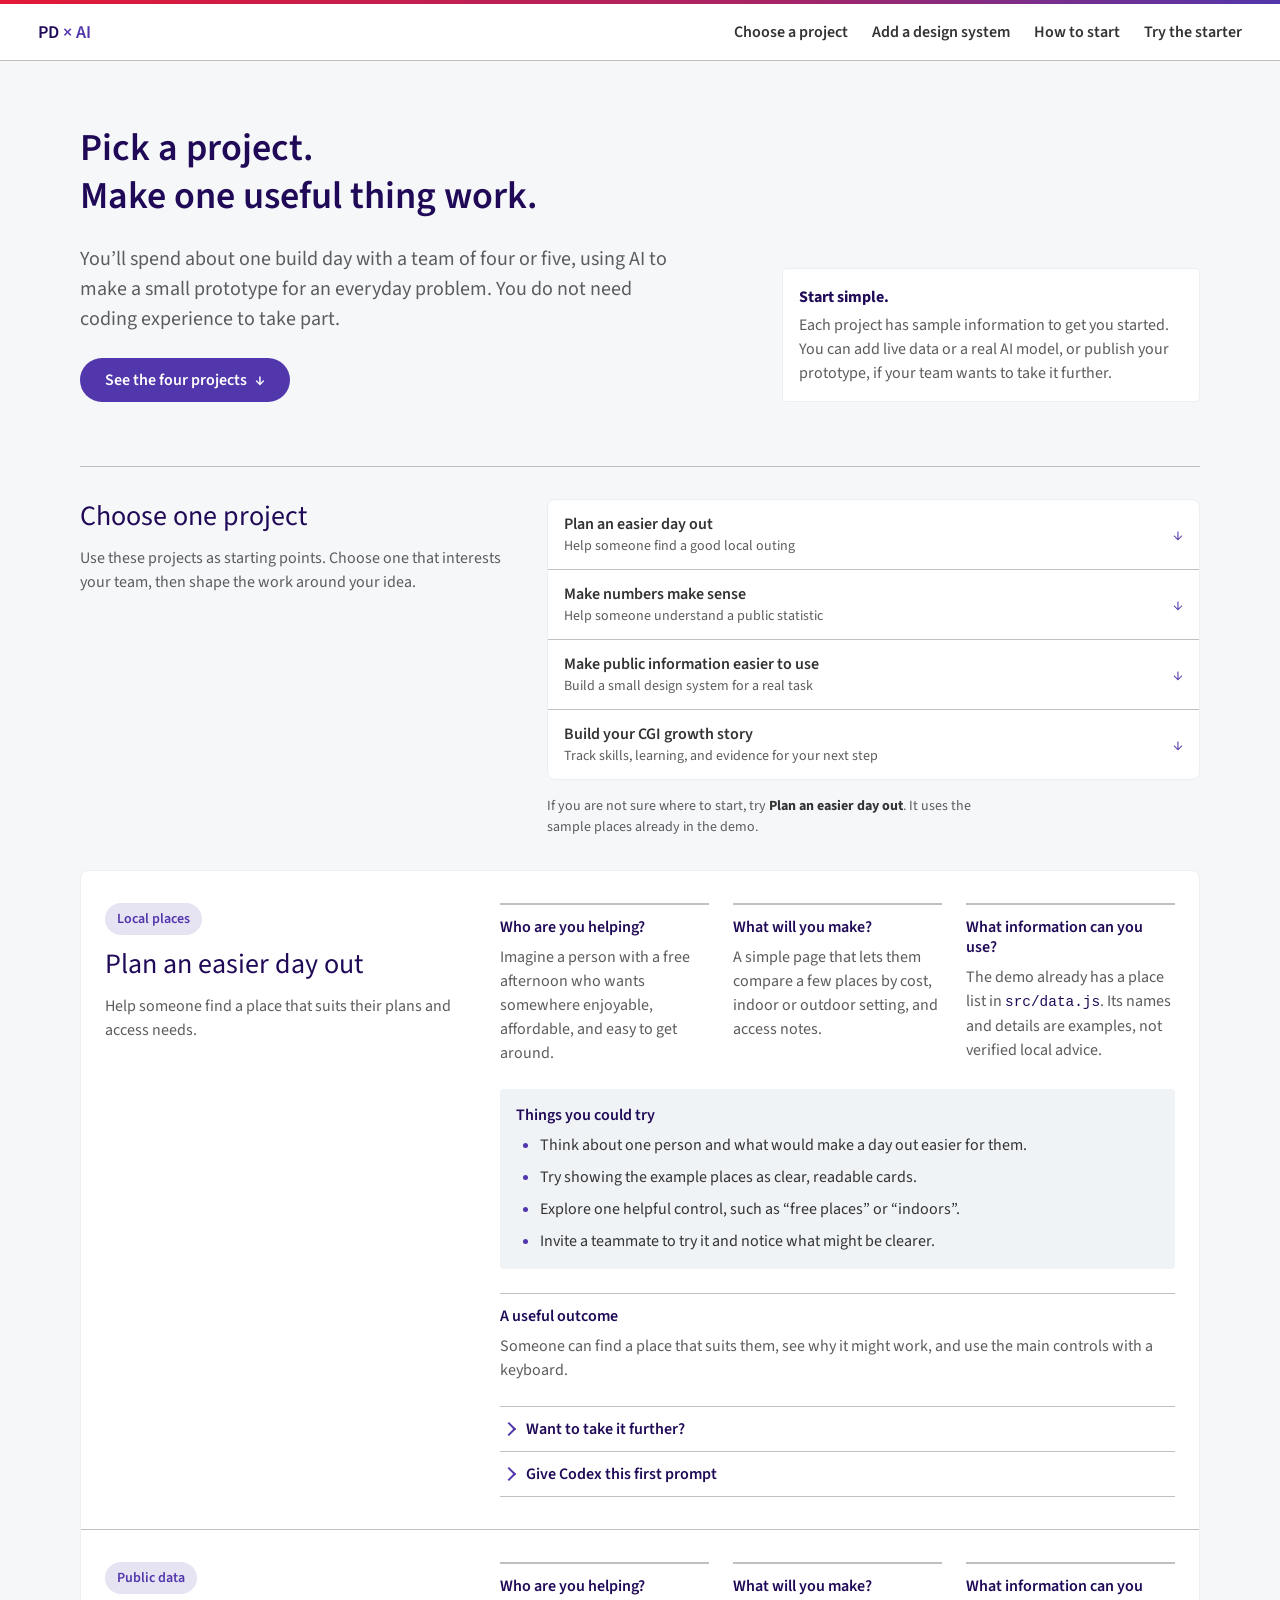
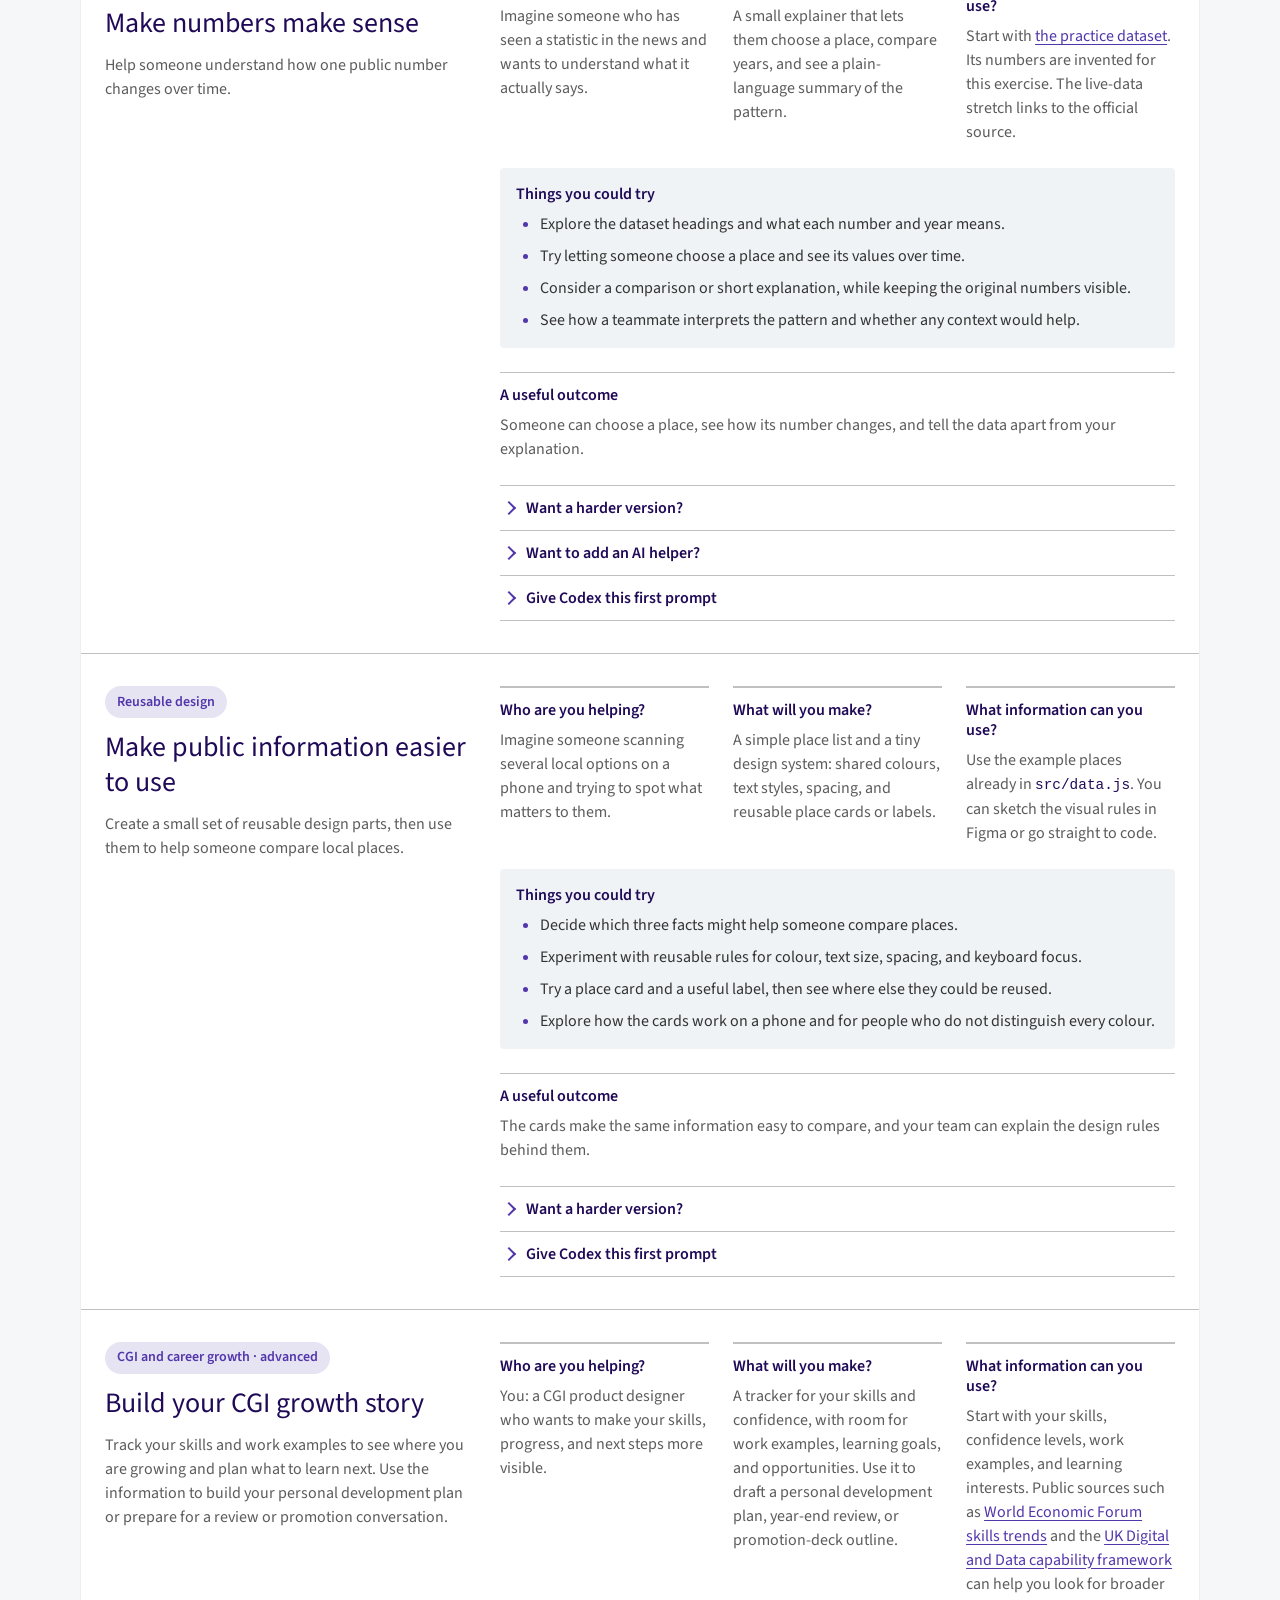
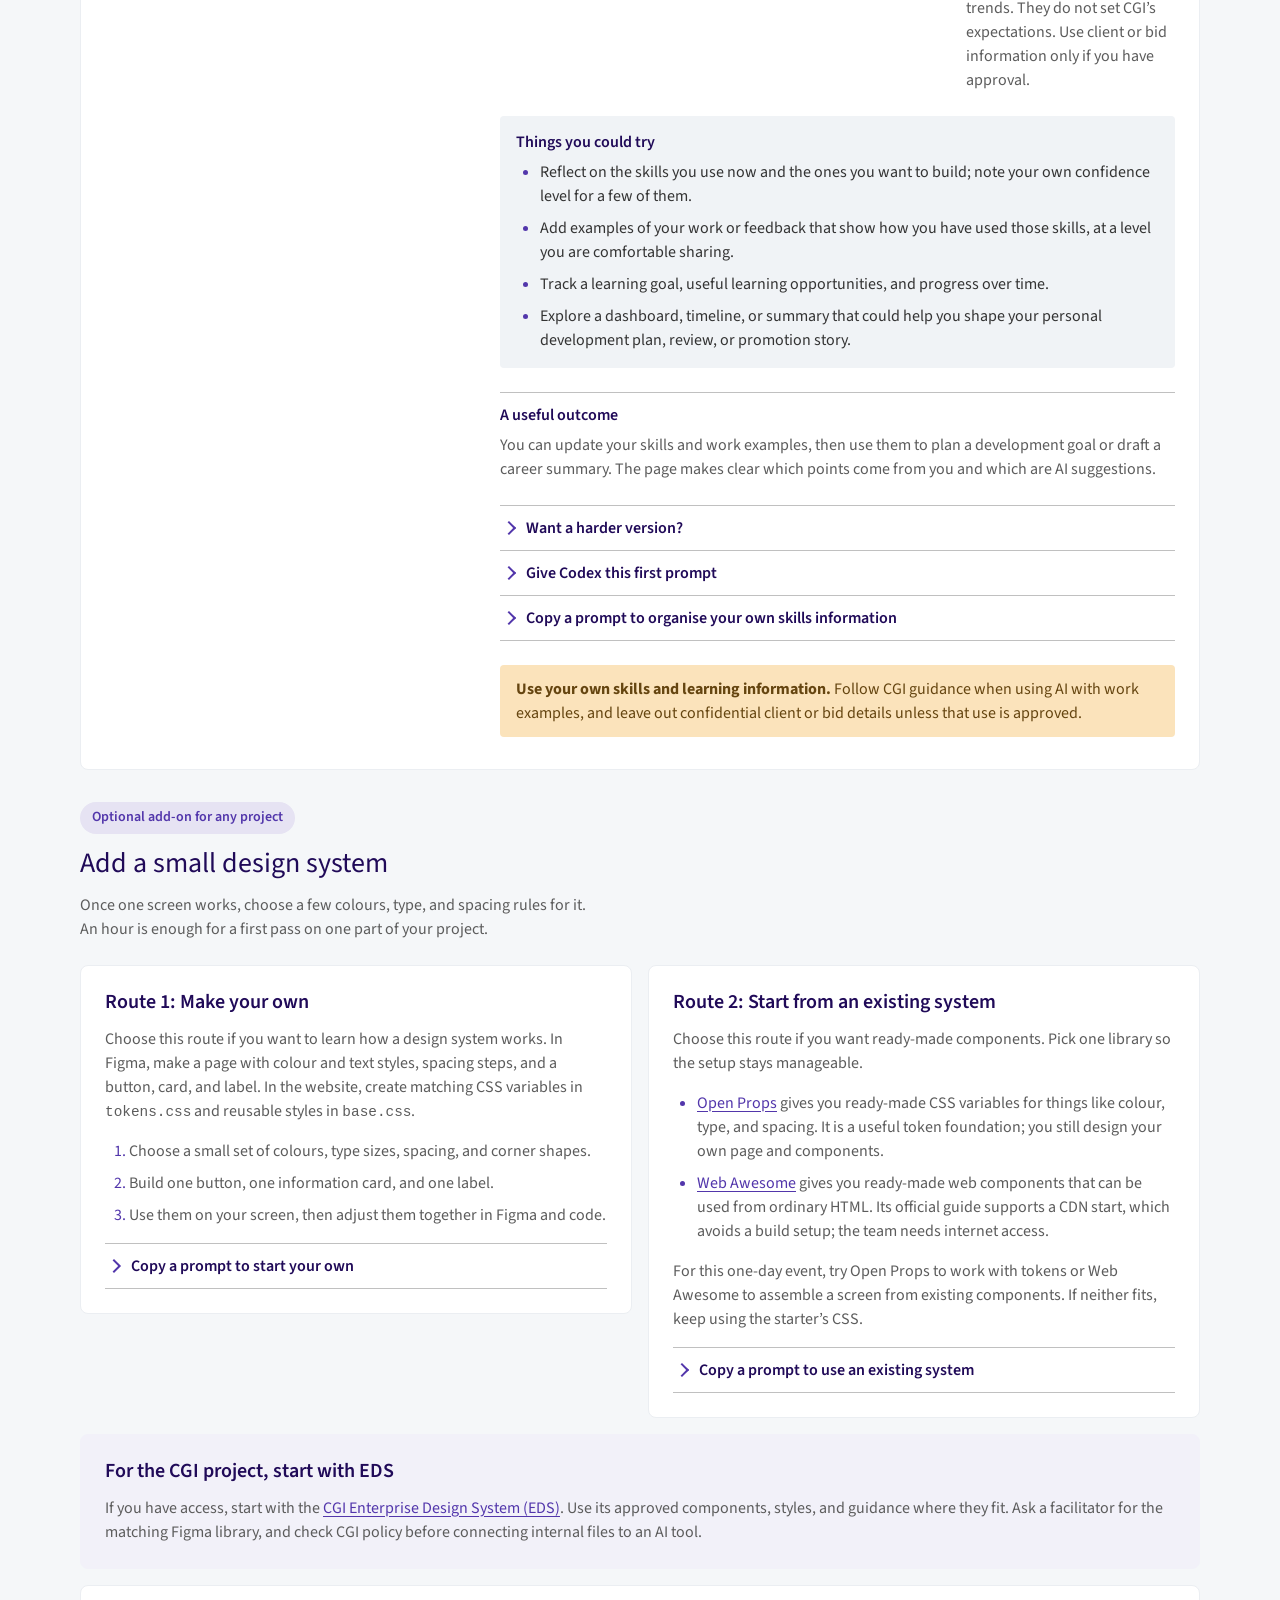
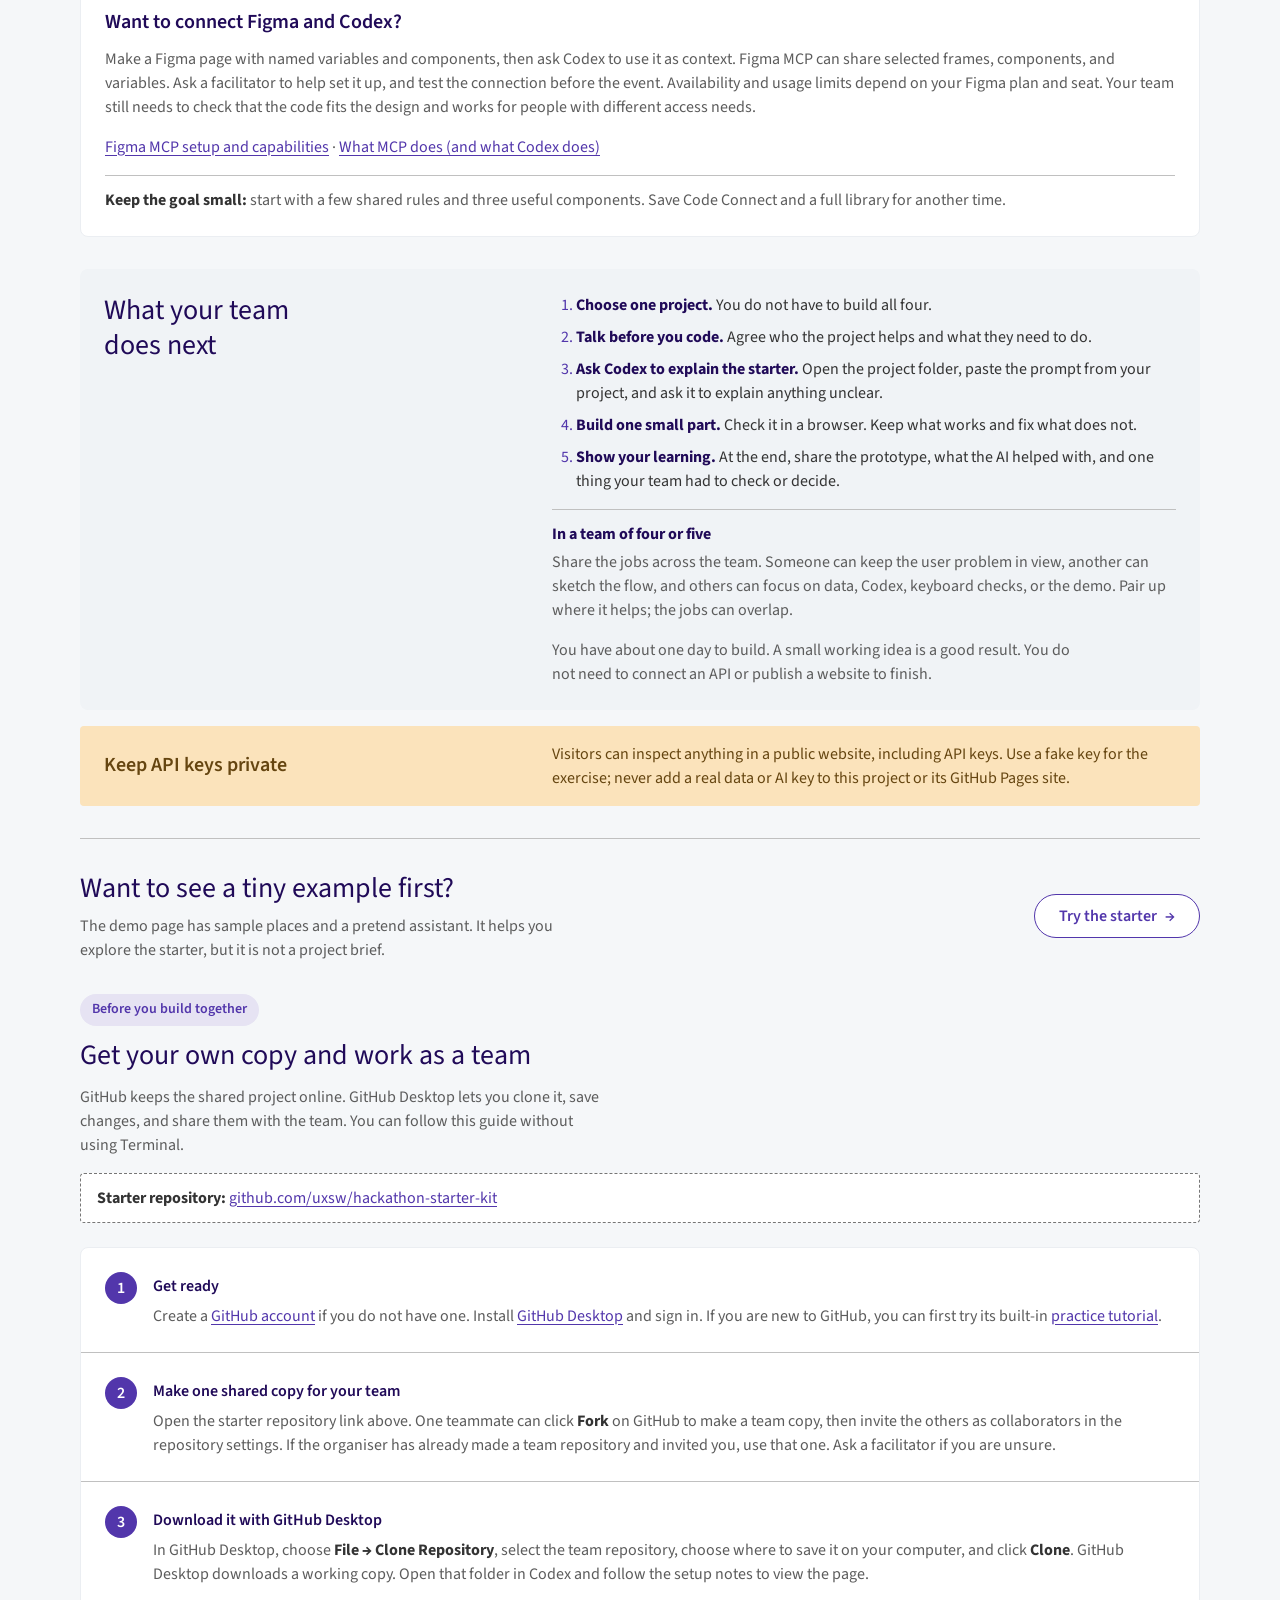
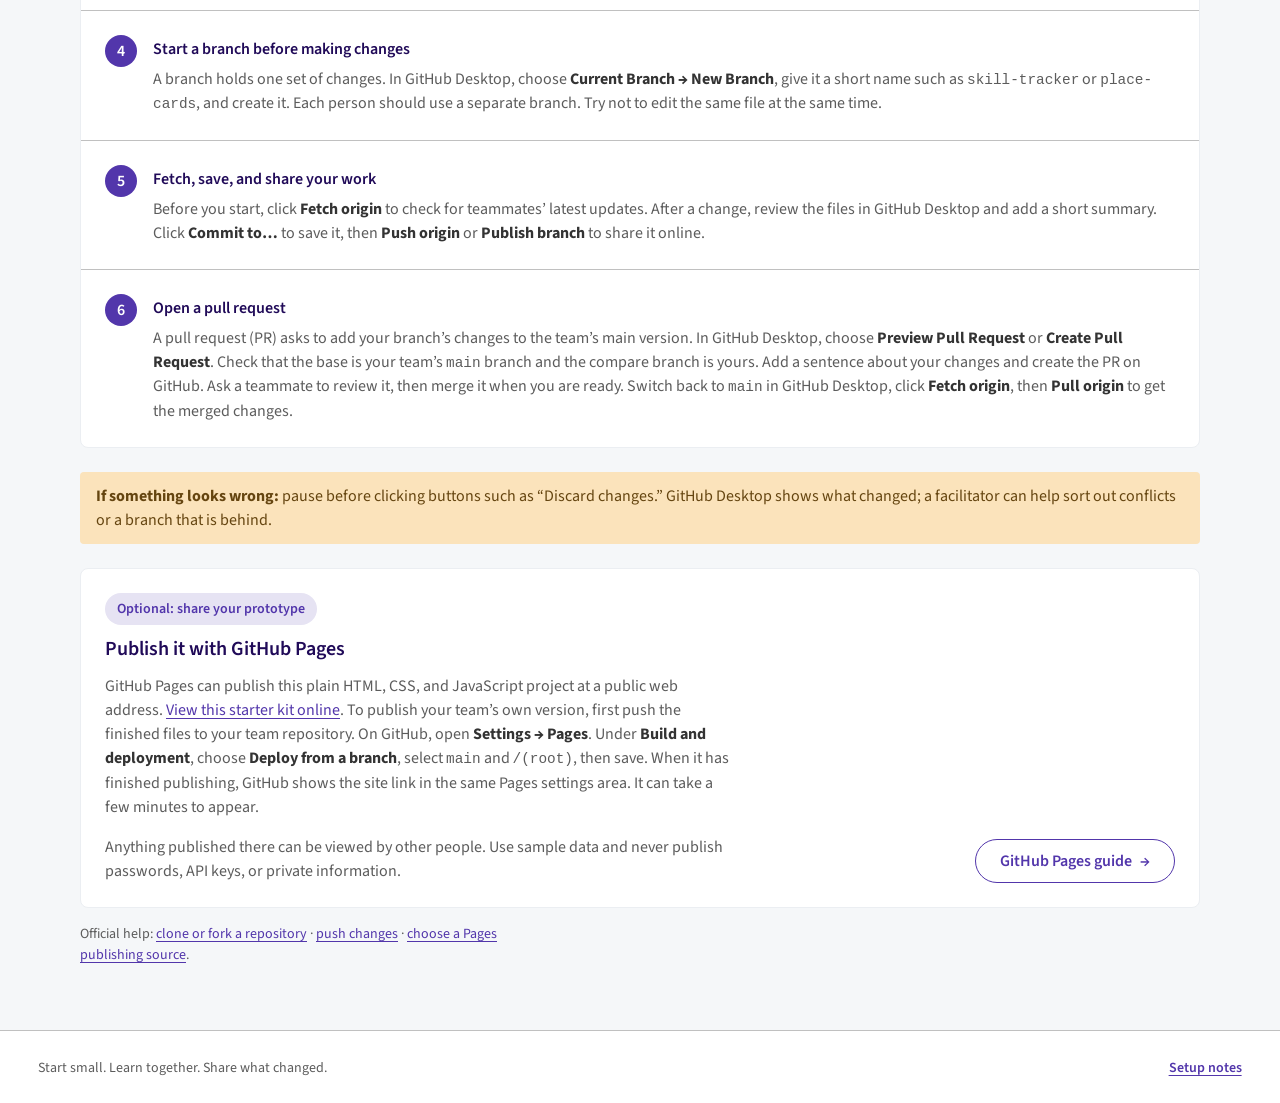
==== commit 890a7f55: "styling" ====
--- a/index.html
+++ b/index.html
@@ -5,8 +5,12 @@
     <meta name="viewport" content="width=device-width, initial-scale=1">
     <meta name="description" content="Choose a beginner-friendly project and build an AI-assisted prototype with your team.">
     <title>Start here: Product Design AI Hackathon</title>
-    <link rel="stylesheet" href="./styles.css">
-    <link rel="stylesheet" href="./guide.css">
+    <link rel="preconnect" href="https://fonts.googleapis.com">
+    <link rel="preconnect" href="https://fonts.gstatic.com" crossorigin>
+    <link rel="stylesheet" href="https://fonts.googleapis.com/css2?family=Source+Sans+3:wght@400;600&display=swap">
+    <link rel="stylesheet" href="./tokens.css">
+    <link rel="stylesheet" href="./base.css">
+    <link rel="stylesheet" href="./home.css">
   </head>
   <body>
     <a class="skip-link" href="#main">Skip to the projects</a>
@@ -24,7 +28,7 @@
         <div class="welcome-copy">
           <h1 id="welcome-title">Pick a project.<br>Make one useful thing work.</h1>
           <p class="welcome-lede">You’ll spend about one build day with a team of four or five, using AI to make a small prototype for an everyday problem. You do not need coding experience to take part.</p>
-          <a class="button welcome-button" href="#projects">See the four projects <span aria-hidden="true">↓</span></a>
+          <a class="button button-primary welcome-button" href="#projects">See the four projects <span aria-hidden="true">↓</span></a>
         </div>
         <aside class="welcome-note">
           <strong>Start simple.</strong>
@@ -120,7 +124,7 @@
         <div class="design-layer-choices">
           <article>
             <h3>Route 1: Make your own</h3>
-            <p>Choose this route if you want to learn how a design system works. In Figma, make a page with colour and text styles, spacing steps, and a button, card, and label. In the website, create matching CSS variables and reusable styles in <code>styles.css</code>.</p>
+            <p>Choose this route if you want to learn how a design system works. In Figma, make a page with colour and text styles, spacing steps, and a button, card, and label. In the website, create matching CSS variables in <code>tokens.css</code> and reusable styles in <code>base.css</code>.</p>
             <ol>
               <li>Choose a small set of colours, type sizes, spacing, and corner shapes.</li>
               <li>Build one button, one information card, and one label.</li>
@@ -171,7 +175,7 @@
 
       <section class="try-section" id="demo" aria-labelledby="demo-title">
         <div><h2 id="demo-title">Want to see a tiny example first?</h2><p>The demo page has sample places and a pretend assistant. It helps you explore the starter, but it is not a project brief.</p></div>
-        <a class="button" href="./playground.html">Try the starter <span aria-hidden="true">→</span></a>
+        <a class="button button-outline" href="./playground.html">Try the starter <span aria-hidden="true">→</span></a>
       </section>
       <section class="github-guide" id="get-started" aria-labelledby="github-guide-title">
         <p class="brief-label">Before you build together</p>
@@ -191,7 +195,7 @@
 
         <div class="pages-guide">
           <div><p class="brief-label">Optional: share your prototype</p><h3>Publish it with GitHub Pages</h3><p>GitHub Pages can publish this plain HTML, CSS, and JavaScript project at a public web address. <a href="https://uxsw.github.io/hackathon-starter-kit/">View this starter kit online</a>. To publish your team’s own version, first push the finished files to your team repository. On GitHub, open <strong>Settings → Pages</strong>. Under <strong>Build and deployment</strong>, choose <strong>Deploy from a branch</strong>, select <code>main</code> and <code>/(root)</code>, then save. When it has finished publishing, GitHub shows the site link in the same Pages settings area. It can take a few minutes to appear.</p><p>Anything published there can be viewed by other people. Use sample data and never publish passwords, API keys, or private information.</p></div>
-          <a class="button" href="https://docs.github.com/en/pages/quickstart">GitHub Pages guide <span aria-hidden="true">→</span></a>
+          <a class="button button-outline" href="https://docs.github.com/en/pages/quickstart">GitHub Pages guide <span aria-hidden="true">→</span></a>
         </div>
         <p class="github-official-links">Official help: <a href="https://docs.github.com/en/desktop/adding-and-cloning-repositories/cloning-and-forking-repositories-from-github-desktop">clone or fork a repository</a> · <a href="https://docs.github.com/en/desktop/making-changes-in-a-branch/pushing-changes-to-github-from-github-desktop">push changes</a> · <a href="https://docs.github.com/en/pages/getting-started-with-github-pages/configuring-a-publishing-source-for-your-github-pages-site">choose a Pages publishing source</a>.</p>
       </section>
--- a/tokens.css
+++ b/tokens.css
@@ -0,0 +1,138 @@
+/*
+ * Design tokens, loosely based on the CGI design system (via the Designer diary
+ * skills matrix prototype). Not an official CGI implementation.
+ * Components use the semantic tokens (--color-*, --button-*, --chip-*), never raw hex.
+ */
+:root {
+  color-scheme: light;
+
+  /* CGI palette (primary) */
+  --cgi-purple-900: #200a58;
+  --cgi-purple-700: #3a2679;
+  --cgi-purple: #5236ab;
+  --cgi-purple-300: #afa3d8;
+  --cgi-purple-200: #cbc3e6;
+  --cgi-purple-100: #e6e3f3;
+  --cgi-purple-50: #f2f1f9;
+  --cgi-red: #e31937;
+  --cgi-gray-900: #151515;
+  --cgi-gray: #333333;
+  --cgi-gray-400: #5c5c5c;
+  --cgi-gray-300: #767676;
+  --cgi-gray-200: #a8a8a8;
+  --cgi-gray-100: #c0c0c0;
+  --cgi-gray-50: #efefef;
+  --cgi-white-700: #ebeef2;
+  --cgi-white-600: #f0f3f6;
+  --cgi-white-400: #f5f7f9;
+  --cgi-white: #ffffff;
+  /* CGI palette (secondary) */
+  --cgi-magenta-300: #a82465;
+  --cgi-warning-900: #654510;
+  --cgi-warning-700: #ab741a;
+  --cgi-warning-100: #fbe3bb;
+  --cgi-error: #b00020;
+  --cgi-error-50: #f7e6e9;
+  --cgi-success-800: #0e6641;
+  --cgi-success-50: #e8f8f1;
+
+  /* Semantic colour */
+  --color-canvas: var(--cgi-white-400);
+  --color-surface: var(--cgi-white);
+  --color-surface-muted: var(--cgi-white-600);
+  --color-text: var(--cgi-gray);
+  --color-text-secondary: var(--cgi-gray-400);
+  --color-text-disabled: var(--cgi-gray-200);
+  --color-icon-muted: var(--cgi-gray-300);
+  --color-heading-accent: var(--cgi-purple-900);
+  --color-link: var(--cgi-purple);
+  --color-border: var(--cgi-gray-300);        /* input boundaries */
+  --color-border-strong: var(--cgi-gray-900); /* input hover */
+  --color-divider: var(--cgi-white-700);      /* decorative only */
+  --color-divider-strong: var(--cgi-gray-100);
+  --color-focus: var(--cgi-purple);
+  --color-control-accent: var(--cgi-purple);
+  --color-accent-surface: var(--cgi-purple-50);
+  --color-marker: var(--cgi-purple-300);
+  --color-error: var(--cgi-error);
+  --color-error-surface: var(--cgi-error-50);
+  --color-success: var(--cgi-success-800);
+  --color-success-surface: var(--cgi-success-50);
+  /* Caution notes (privacy, keys, "pause before clicking"). Uses the CGI warning
+     tints for one meaning only; the words carry the meaning. Assumed */
+  --color-warning-surface: var(--cgi-warning-100);
+  --color-warning-text: var(--cgi-warning-900);
+
+  /* Buttons */
+  --button-primary-bg: var(--cgi-purple);
+  --button-primary-text: var(--cgi-white);
+  --button-primary-hover-bg: var(--cgi-purple-200);
+  --button-primary-hover-text: var(--cgi-purple-900);
+  --button-primary-pressed-bg: var(--cgi-purple-700);
+  --button-secondary-bg: var(--cgi-gray-50);
+  --button-secondary-text: var(--cgi-purple-900);
+  --button-secondary-hover-text: var(--cgi-purple);
+  --button-secondary-pressed-bg: var(--cgi-gray-200);
+  --button-outline-border: var(--cgi-purple);
+  --button-outline-text: var(--cgi-purple);
+  --button-outline-hover-bg: var(--cgi-purple-50);
+  --button-outline-pressed-bg: var(--cgi-purple-200);
+  --button-disabled-bg: var(--cgi-gray-50);
+  --button-shadow: 0 1px 3px rgb(0 0 0 / 0.2);
+
+  /* Chips */
+  --chip-border: var(--cgi-purple);
+  --chip-text: var(--cgi-purple);
+  --chip-hover-bg: var(--cgi-purple);
+  --chip-hover-text: var(--cgi-white);
+  --chip-active-bg: var(--cgi-purple-100);
+
+  /* Optional second hue, for one data meaning only (teal, not a CGI colour) */
+  --heat-1: #d5ece8;
+  --heat-2: #8fc7bd;
+  --heat-3: #2a7c71;  /* white text OK */
+  --heat-4: #0f4c45;  /* white text OK */
+  --heat-ink: #0b3530;
+
+  /* Brand gradient A: use sparingly (the header band) */
+  --gradient-brand: linear-gradient(90deg, var(--cgi-red) 0%, var(--cgi-magenta-300) 60%, var(--cgi-purple) 100%);
+  --ease-out: cubic-bezier(0.16, 1, 0.3, 1);
+
+  /* Typography: Source Sans 3 (Google Fonts), the current Source Sans Pro */
+  --font-family: "Source Sans 3", "Source Sans Pro", system-ui, -apple-system, "Segoe UI", sans-serif;
+  /* Prompts and file names. The system has no code face. Assumed */
+  --font-family-mono: ui-monospace, SFMono-Regular, Menlo, Consolas, monospace;
+  --font-weight-regular: 400;
+  --font-weight-semibold: 600;
+  --text-h1: clamp(1.875rem, 1.5rem + 1.5vw, 2.375rem); /* 30 → 38px, semibold */
+  --text-h2: 1.75rem;    /* 28px, regular */
+  --text-h3: 1.25rem;    /* 20px, semibold */
+  --text-zone: 1.375rem; /* 22px, semibold: zone headings */
+  --text-body: 1rem;     /* 16px */
+  --text-small: 0.875rem; /* 14px: labels, hints, chips */
+  --line-height-heading: 1.25;
+  --line-height-body: 1.5;
+
+  /* Spacing (4px base) */
+  --space-1: 4px;
+  --space-2: 8px;
+  --space-3: 12px;
+  --space-4: 16px;
+  --space-5: 24px;
+  --space-6: 32px;
+
+  /* Shape */
+  --radius-sm: 4px;     /* inputs, cards */
+  --radius-lg: 8px;     /* dialogs, large framed surfaces */
+  --radius-pill: 999px; /* buttons, chips */
+  --border-width: 1px;
+  --focus-width: 3px;
+  --focus-offset: 2px;
+
+  /* Layout */
+  --width-content: 720px;
+  --width-overview: 1120px;
+  --width-full: 1776px;
+  --gutter-full: clamp(var(--space-4), 3vw, 48px);
+  --target-size: 44px;
+}
--- a/base.css
+++ b/base.css
@@ -0,0 +1,186 @@
+/*
+ * Shared base for every page: element defaults, header, buttons, chips, fields,
+ * status messages and footer. Loads after tokens.css. Tokens only, no raw values.
+ */
+
+/* ---------- Base ---------- */
+* { box-sizing: border-box; }
+:root {
+  accent-color: var(--color-control-accent);
+  scrollbar-color: var(--cgi-purple-200) transparent;
+}
+html { scroll-padding-top: var(--space-4); }
+body {
+  margin: 0;
+  min-width: 320px;
+  background: var(--color-canvas);
+  color: var(--color-text);
+  font-family: var(--font-family);
+  font-size: var(--text-body);
+  line-height: var(--line-height-body);
+}
+button, input, select, textarea { font: inherit; color: inherit; }
+a { color: var(--color-link); text-underline-offset: 0.2em; }
+:focus-visible { outline: var(--focus-width) solid var(--color-focus); outline-offset: var(--focus-offset); }
+h1, h2, h3 { line-height: var(--line-height-heading); margin: 0 0 var(--space-3); }
+h1 { font-size: var(--text-h1); font-weight: var(--font-weight-semibold); margin-bottom: var(--space-5); color: var(--color-heading-accent); }
+h2 { font-size: var(--text-h2); font-weight: var(--font-weight-regular); }
+h3 { font-size: var(--text-h3); font-weight: var(--font-weight-semibold); }
+p { margin: 0 0 var(--space-4); }
+ul, ol { margin: 0 0 var(--space-4); padding-left: var(--space-5); }
+li + li { margin-top: var(--space-2); }
+li::marker { color: var(--color-link); }
+code { font-family: var(--font-family-mono); font-size: 0.9em; }
+
+.skip-link {
+  position: absolute;
+  left: var(--space-4);
+  top: calc(-1 * var(--space-6) * 2);
+  z-index: 2;
+  display: inline-flex;
+  align-items: center;
+  min-height: var(--target-size);
+  padding: var(--space-2) var(--space-4);
+  border-radius: var(--radius-sm);
+  background: var(--color-surface);
+  font-weight: var(--font-weight-semibold);
+}
+.skip-link:focus { top: var(--space-4); }
+
+/* ---------- Header ---------- */
+.site-header {
+  position: relative;
+  display: flex;
+  flex-wrap: wrap;
+  justify-content: space-between;
+  align-items: center;
+  gap: var(--space-2) var(--space-5);
+  padding: var(--space-1) max(var(--gutter-full), (100% - var(--width-full)) / 2) 0;
+  border-bottom: var(--border-width) solid var(--color-divider-strong);
+  background: var(--color-surface);
+}
+.site-header::before {
+  content: "";
+  position: absolute;
+  inset: 0 0 auto;
+  height: var(--space-1);
+  background: var(--gradient-brand);
+}
+.wordmark {
+  display: inline-flex;
+  align-items: center;
+  min-height: var(--target-size);
+  color: var(--color-heading-accent);
+  font-size: 1.125rem; /* 18px product name */
+  font-weight: var(--font-weight-semibold);
+  text-decoration: none;
+}
+.wordmark span { margin-left: var(--space-1); color: var(--color-link); }
+.header-nav { display: flex; flex-wrap: wrap; align-items: center; gap: 0 var(--space-5); }
+.header-nav a {
+  display: inline-flex;
+  align-items: center;
+  min-height: calc(var(--target-size) + var(--space-3));
+  color: var(--color-text);
+  font-weight: var(--font-weight-semibold);
+  text-decoration: none;
+}
+.header-nav a:hover {
+  color: var(--color-link);
+  box-shadow: inset 0 calc(-1 * var(--focus-width)) 0 var(--color-link);
+}
+
+/* ---------- Buttons ---------- */
+.button, .copy-button {
+  display: inline-flex;
+  align-items: center;
+  justify-content: center;
+  gap: var(--space-2);
+  min-height: var(--target-size);
+  padding: var(--space-2) var(--space-5);
+  border: var(--border-width) solid transparent;
+  border-radius: var(--radius-pill);
+  font-weight: var(--font-weight-semibold);
+  text-decoration: none;
+  cursor: pointer;
+}
+.button-primary { background: var(--button-primary-bg); color: var(--button-primary-text); }
+.button-primary:hover { background: var(--button-primary-hover-bg); color: var(--button-primary-hover-text); box-shadow: var(--button-shadow); }
+.button-primary:active { background: var(--button-primary-pressed-bg); color: var(--button-primary-text); }
+
+.button-secondary, .copy-button { background: var(--button-secondary-bg); color: var(--button-secondary-text); box-shadow: var(--button-shadow); }
+.button-secondary:hover, .copy-button:hover { color: var(--button-secondary-hover-text); }
+.button-secondary:active, .copy-button:active { background: var(--button-secondary-pressed-bg); color: var(--button-secondary-text); }
+
+.button-outline { border-color: var(--button-outline-border); background: var(--color-surface); color: var(--button-outline-text); }
+.button-outline:hover { background: var(--button-outline-hover-bg); }
+.button-outline:active { background: var(--button-outline-pressed-bg); color: var(--button-secondary-text); }
+
+/* ---------- Static (information) chips ---------- */
+.chip, .participant-page .brief-label {
+  display: inline-flex;
+  align-items: center;
+  min-height: var(--space-6);
+  margin: 0 0 var(--space-3);
+  padding: var(--space-1) var(--space-3);
+  border-radius: var(--radius-pill);
+  background: var(--chip-active-bg);
+  color: var(--chip-text);
+  font-size: var(--text-small);
+  font-weight: var(--font-weight-semibold);
+}
+
+/* ---------- Text inputs and selects ---------- */
+.field { display: grid; gap: var(--space-1); }
+.field label {
+  font-size: var(--text-small);
+  font-weight: var(--font-weight-semibold);
+}
+.field:focus-within label { color: var(--color-link); }
+.input {
+  width: 100%;
+  min-height: var(--target-size);
+  padding: var(--space-2) var(--space-3);
+  border: var(--border-width) solid var(--color-border);
+  border-radius: var(--radius-sm);
+  background: var(--color-surface);
+}
+.input:hover { border-color: var(--color-border-strong); }
+.input:focus { border-color: var(--color-focus); }
+.input:focus-visible { outline: 2px solid var(--color-focus); outline-offset: 0; }
+.input::placeholder { color: var(--color-text-secondary); }
+.input[aria-invalid="true"] { border-color: var(--color-error); }
+.field-hint { margin: 0; color: var(--color-text-secondary); font-size: var(--text-small); }
+.field-error { margin: 0; color: var(--color-error); font-size: var(--text-small); font-weight: var(--font-weight-semibold); }
+
+/* ---------- Status messages ---------- */
+.status-message {
+  padding: var(--space-3) var(--space-4);
+  border-radius: var(--radius-sm);
+  background: var(--color-surface-muted);
+}
+.status-message:empty { display: none; }
+
+/* ---------- Footer ---------- */
+.site-footer {
+  display: flex;
+  flex-wrap: wrap;
+  justify-content: space-between;
+  align-items: center;
+  gap: var(--space-2) var(--space-4);
+  margin-top: var(--space-6);
+  padding: var(--space-4) max(var(--gutter-full), (100% - var(--width-full)) / 2);
+  border-top: var(--border-width) solid var(--color-divider-strong);
+  background: var(--color-surface);
+  color: var(--color-text-secondary);
+  font-size: var(--text-small);
+}
+.site-footer a { display: inline-flex; align-items: center; min-height: var(--target-size); font-weight: var(--font-weight-semibold); }
+
+/* ---------- Motion: small, quick, and optional ---------- */
+@media (prefers-reduced-motion: no-preference) {
+  html { scroll-behavior: smooth; }
+  .button, .copy-button, .header-nav a, .input {
+    transition: background-color 140ms var(--ease-out), color 140ms var(--ease-out), border-color 140ms var(--ease-out), box-shadow 140ms var(--ease-out);
+  }
+}
--- a/home.css
+++ b/home.css
@@ -0,0 +1,302 @@
+/*
+ * Start here page (index.html). Loads after tokens.css and base.css.
+ * Uses tokens only: no raw colours, sizes or radii.
+ */
+
+/* ---------- Page layout ---------- */
+.participant-page {
+  max-width: calc(var(--width-overview) + 2 * var(--space-5));
+  margin: 0 auto;
+  padding: var(--space-6) var(--space-5);
+}
+.participant-page > section + section { margin-top: var(--space-6); }
+
+/* Shared zone heading treatment: purple-900, secondary hint capped at 65ch */
+.section-lead h2, .brief-heading h2, .design-layer-intro h2,
+.start-steps h2, .safety-note h2, .try-section h2, .github-guide > h2 {
+  color: var(--color-heading-accent);
+}
+.section-lead p, .brief-summary, .design-layer-intro > p:last-child,
+.github-intro, .try-section p, .github-official-links, .chooser-help, .start-note {
+  max-width: 65ch;
+  color: var(--color-text-secondary);
+}
+
+/* ---------- Welcome ---------- */
+.welcome {
+  display: grid;
+  grid-template-columns: minmax(0, 1.6fr) minmax(240px, 1fr);
+  gap: var(--space-5) var(--space-6);
+  align-items: end;
+  padding: var(--space-6) 0;
+}
+.welcome h1 { max-width: 26ch; }
+.welcome-lede { max-width: 60ch; margin-bottom: var(--space-5); font-size: var(--text-h3); color: var(--color-text-secondary); }
+.welcome-note {
+  padding: var(--space-4);
+  border: var(--border-width) solid var(--color-divider);
+  border-radius: var(--radius-sm);
+  background: var(--color-surface);
+}
+.welcome-note strong { color: var(--color-heading-accent); }
+.welcome-note p { margin: var(--space-1) 0 0; color: var(--color-text-secondary); }
+
+/* ---------- Project chooser ---------- */
+.project-chooser {
+  display: grid;
+  grid-template-columns: minmax(0, 0.8fr) minmax(0, 1.2fr);
+  gap: var(--space-4) var(--space-6);
+  align-items: start;
+  padding-top: var(--space-6);
+  border-top: var(--border-width) solid var(--color-divider-strong);
+}
+.project-index {
+  border-radius: var(--radius-lg);
+  border: var(--border-width) solid var(--color-divider);
+  background: var(--color-surface);
+  overflow: hidden;
+}
+.project-index a {
+  display: grid;
+  grid-template-columns: 1fr auto;
+  gap: 0 var(--space-4);
+  min-height: var(--target-size);
+  padding: var(--space-3) var(--space-4);
+  color: var(--color-text);
+  text-decoration: none;
+}
+.project-index a + a { border-top: var(--border-width) solid var(--color-divider-strong); }
+.project-index a:hover { color: var(--color-link); background: var(--color-accent-surface); }
+.project-index a:hover > span:first-child { text-decoration: underline; }
+.project-index a:focus-visible { outline-offset: calc(-1 * var(--focus-width)); }
+.project-index a > span:first-child { font-weight: var(--font-weight-semibold); }
+.project-index small { grid-column: 1; color: var(--color-text-secondary); font-size: var(--text-small); }
+.index-arrow { grid-column: 2; grid-row: 1 / span 2; align-self: center; color: var(--color-link); }
+.chooser-help { grid-column: 2; margin: 0; font-size: var(--text-small); }
+.chooser-help strong { color: var(--color-text); }
+
+/* ---------- Project briefs ---------- */
+.project-briefs {
+  border-radius: var(--radius-lg);
+  border: var(--border-width) solid var(--color-divider);
+  background: var(--color-surface);
+}
+.project-brief {
+  display: grid;
+  grid-template-columns: minmax(220px, 0.7fr) minmax(0, 1.3fr);
+  gap: var(--space-5) var(--space-6);
+  padding: var(--space-6) var(--space-5);
+  scroll-margin-top: var(--space-4);
+}
+.project-brief + .project-brief { border-top: var(--border-width) solid var(--color-divider-strong); }
+.brief-heading { align-self: start; position: sticky; top: var(--space-4); }
+.brief-summary { margin-bottom: 0; }
+.brief-body { min-width: 0; }
+.brief-facts {
+  display: grid;
+  grid-template-columns: repeat(auto-fit, minmax(200px, 1fr));
+  gap: var(--space-4) var(--space-5);
+  margin-bottom: var(--space-5);
+}
+.brief-facts > div { padding-top: var(--space-3); border-top: 2px solid var(--color-divider-strong); }
+.brief-facts h3, .brief-steps h3, .brief-finish h3 { margin-bottom: var(--space-2); font-size: var(--text-body); color: var(--color-heading-accent); }
+.brief-facts p, .brief-finish p { margin-bottom: 0; color: var(--color-text-secondary); }
+.brief-body code { color: var(--color-heading-accent); }
+.brief-steps {
+  padding: var(--space-4);
+  border-radius: var(--radius-sm);
+  background: var(--color-surface-muted);
+}
+.brief-steps ul { margin: 0; }
+.brief-finish { margin: var(--space-5) 0 0; padding-top: var(--space-3); border-top: var(--border-width) solid var(--color-divider-strong); }
+
+/* Disclosures: "take it further" and prompts */
+.stretch, .prompt-details { border-top: var(--border-width) solid var(--color-divider-strong); }
+.brief-finish + .stretch { margin-top: var(--space-5); }
+.stretch:last-of-type, .prompt-details:last-of-type { border-bottom: var(--border-width) solid var(--color-divider-strong); }
+.stretch summary, .prompt-details summary {
+  display: flex;
+  align-items: center;
+  gap: var(--space-2);
+  min-height: var(--target-size);
+  padding: var(--space-2) 0;
+  color: var(--button-secondary-text);
+  font-weight: var(--font-weight-semibold);
+  cursor: pointer;
+  list-style: none;
+}
+.stretch summary::-webkit-details-marker, .prompt-details summary::-webkit-details-marker { display: none; }
+/* Chevron shape shows open or closed, not colour */
+.stretch summary::before, .prompt-details summary::before {
+  content: "";
+  flex: 0 0 auto;
+  width: var(--space-2);
+  height: var(--space-2);
+  margin: 0 var(--space-1);
+  border-right: 2px solid var(--color-link);
+  border-bottom: 2px solid var(--color-link);
+  transform: rotate(-45deg);
+}
+details[open] > summary::before { transform: rotate(45deg); }
+.stretch summary:hover, .prompt-details summary:hover { color: var(--color-link); }
+.stretch p { max-width: 72ch; margin: 0 0 var(--space-4); color: var(--color-text-secondary); }
+.prompt-box {
+  margin-bottom: var(--space-4);
+  padding: var(--space-4);
+  border: var(--border-width) solid var(--color-divider);
+  border-radius: var(--radius-sm);
+  background: var(--color-surface-muted);
+}
+.prompt-box pre { overflow-x: auto; max-height: 16rem; margin: 0; white-space: pre-wrap; }
+.prompt-box pre:not(:last-child) { margin-bottom: var(--space-4); }
+.prompt-box code { color: var(--color-text); font-size: var(--text-small); line-height: var(--line-height-body); }
+.copy-status { margin-left: var(--space-3); color: var(--color-success); font-size: var(--text-small); font-weight: var(--font-weight-semibold); }
+
+/* Caution notes: one meaning, one tint */
+.career-privacy, .github-help {
+  margin: var(--space-5) 0 0;
+  padding: var(--space-3) var(--space-4);
+  border-radius: var(--radius-sm);
+  background: var(--color-warning-surface);
+  color: var(--color-warning-text);
+}
+
+/* ---------- Design system add-on ---------- */
+.design-layer { scroll-margin-top: var(--space-4); }
+.design-layer-intro { margin-bottom: var(--space-5); }
+.design-layer-choices { display: grid; grid-template-columns: repeat(2, minmax(0, 1fr)); gap: var(--space-4); align-items: start; }
+.design-layer-choices article, .cgi-system-note, .figma-bridge {
+  padding: var(--space-5);
+  border: var(--border-width) solid var(--color-divider);
+  border-radius: var(--radius-lg);
+  background: var(--color-surface);
+}
+.design-layer-choices h3, .cgi-system-note h3, .figma-bridge h3 { color: var(--color-heading-accent); }
+.design-layer-choices p, .design-layer-choices li, .cgi-system-note p, .figma-bridge p { color: var(--color-text-secondary); }
+.design-layer-choices .prompt-details { margin-top: var(--space-4); }
+.cgi-system-note, .figma-bridge { margin-top: var(--space-4); }
+.cgi-system-note { background: var(--color-accent-surface); border-color: var(--color-accent-surface); }
+.cgi-system-note p, .figma-bridge p:last-child { margin-bottom: 0; }
+.design-layer-note { padding-top: var(--space-3); border-top: var(--border-width) solid var(--color-divider-strong); }
+.design-layer-note strong, .figma-bridge strong { color: var(--color-text); }
+
+/* ---------- What your team does next ---------- */
+.start-steps {
+  display: grid;
+  grid-template-columns: minmax(0, 0.8fr) minmax(0, 1.2fr);
+  gap: var(--space-4) var(--space-6);
+  padding: var(--space-5);
+  border-radius: var(--radius-lg);
+  background: var(--color-surface-muted);
+}
+.start-steps > * { grid-column: 2; }
+.start-steps > h2 { grid-column: 1; grid-row: 1 / span 3; max-width: 14ch; }
+.start-steps ol { margin: 0; }
+.start-steps li strong { color: var(--color-heading-accent); }
+.team-start { padding-top: var(--space-3); border-top: var(--border-width) solid var(--color-divider-strong); }
+.team-start strong { color: var(--color-heading-accent); }
+.team-start p { margin: var(--space-1) 0 0; color: var(--color-text-secondary); }
+.start-note { margin: 0; }
+
+/* ---------- Keep API keys private ---------- */
+.participant-page > .safety-note { margin-top: var(--space-4); }
+.safety-note {
+  display: grid;
+  grid-template-columns: minmax(0, 0.8fr) minmax(0, 1.2fr);
+  gap: var(--space-2) var(--space-6);
+  align-items: center;
+  padding: var(--space-4) var(--space-5);
+  border-radius: var(--radius-sm);
+  background: var(--color-warning-surface);
+}
+.safety-note h2 { margin: 0; font-size: var(--text-h3); font-weight: var(--font-weight-semibold); color: var(--color-warning-text); }
+.safety-note p { margin: 0; color: var(--color-warning-text); }
+
+/* ---------- Try the starter ---------- */
+.try-section {
+  display: flex;
+  justify-content: space-between;
+  align-items: center;
+  gap: var(--space-5);
+  padding-top: var(--space-6);
+  border-top: var(--border-width) solid var(--color-divider-strong);
+}
+.try-section h2 { margin-bottom: var(--space-2); }
+.try-section p { margin: 0; }
+.try-section .button { flex: 0 0 auto; }
+
+/* ---------- GitHub guide ---------- */
+.github-guide { scroll-margin-top: var(--space-4); }
+.repo-placeholder {
+  padding: var(--space-3) var(--space-4);
+  border: var(--border-width) dashed var(--color-border);
+  border-radius: var(--radius-sm);
+  background: var(--color-surface);
+  overflow-wrap: anywhere;
+}
+.github-steps {
+  margin: var(--space-5) 0;
+  border: var(--border-width) solid var(--color-divider);
+  border-radius: var(--radius-lg);
+  background: var(--color-surface);
+}
+.github-steps article {
+  display: grid;
+  grid-template-columns: var(--space-6) minmax(0, 1fr);
+  gap: var(--space-4);
+  padding: var(--space-5);
+}
+.github-steps article + article { border-top: var(--border-width) solid var(--color-divider-strong); }
+.github-step-number {
+  display: grid;
+  width: var(--space-6);
+  height: var(--space-6);
+  place-items: center;
+  border-radius: var(--radius-pill);
+  background: var(--color-link);
+  color: var(--button-primary-text);
+  font-weight: var(--font-weight-semibold);
+}
+.github-steps h3 { margin: var(--space-1) 0 var(--space-2); font-size: var(--text-body); color: var(--color-heading-accent); }
+.github-steps p { margin: 0; color: var(--color-text-secondary); }
+.github-steps strong, .pages-guide strong { color: var(--color-text); }
+.pages-guide {
+  display: flex;
+  justify-content: space-between;
+  align-items: end;
+  gap: var(--space-5);
+  margin-top: var(--space-5);
+  padding: var(--space-5);
+  border: var(--border-width) solid var(--color-divider);
+  border-radius: var(--radius-lg);
+  background: var(--color-surface);
+}
+.pages-guide h3 { color: var(--color-heading-accent); }
+.pages-guide p { max-width: 78ch; color: var(--color-text-secondary); }
+.pages-guide p:last-child { margin-bottom: 0; }
+.pages-guide .button { flex: 0 0 auto; }
+.github-official-links { margin: var(--space-4) 0 0; font-size: var(--text-small); }
+
+/* ---------- Layout breaks where content gets cramped ---------- */
+@media (max-width: 960px) {
+  .welcome, .project-chooser, .project-brief, .start-steps, .safety-note { grid-template-columns: 1fr; }
+  .chooser-help, .start-steps > *, .start-steps > h2 { grid-column: 1; grid-row: auto; }
+  .brief-heading { position: static; }
+  .project-brief { gap: var(--space-4); }
+}
+@media (max-width: 720px) {
+  .design-layer-choices { grid-template-columns: 1fr; }
+  .try-section, .pages-guide { flex-direction: column; align-items: flex-start; }
+}
+@media (max-width: 560px) {
+  .participant-page { padding-inline: var(--space-4); }
+  .project-brief, .start-steps, .github-steps article, .pages-guide,
+  .design-layer-choices article, .cgi-system-note, .figma-bridge { padding: var(--space-4); }
+  .header-nav { gap: 0 var(--space-4); }
+}
+
+/* ---------- Motion: small, quick, and optional ---------- */
+@media (prefers-reduced-motion: no-preference) {
+  .project-index a, summary { transition: background-color 140ms var(--ease-out), color 140ms var(--ease-out); }
+  summary::before { transition: transform 140ms var(--ease-out); }
+}
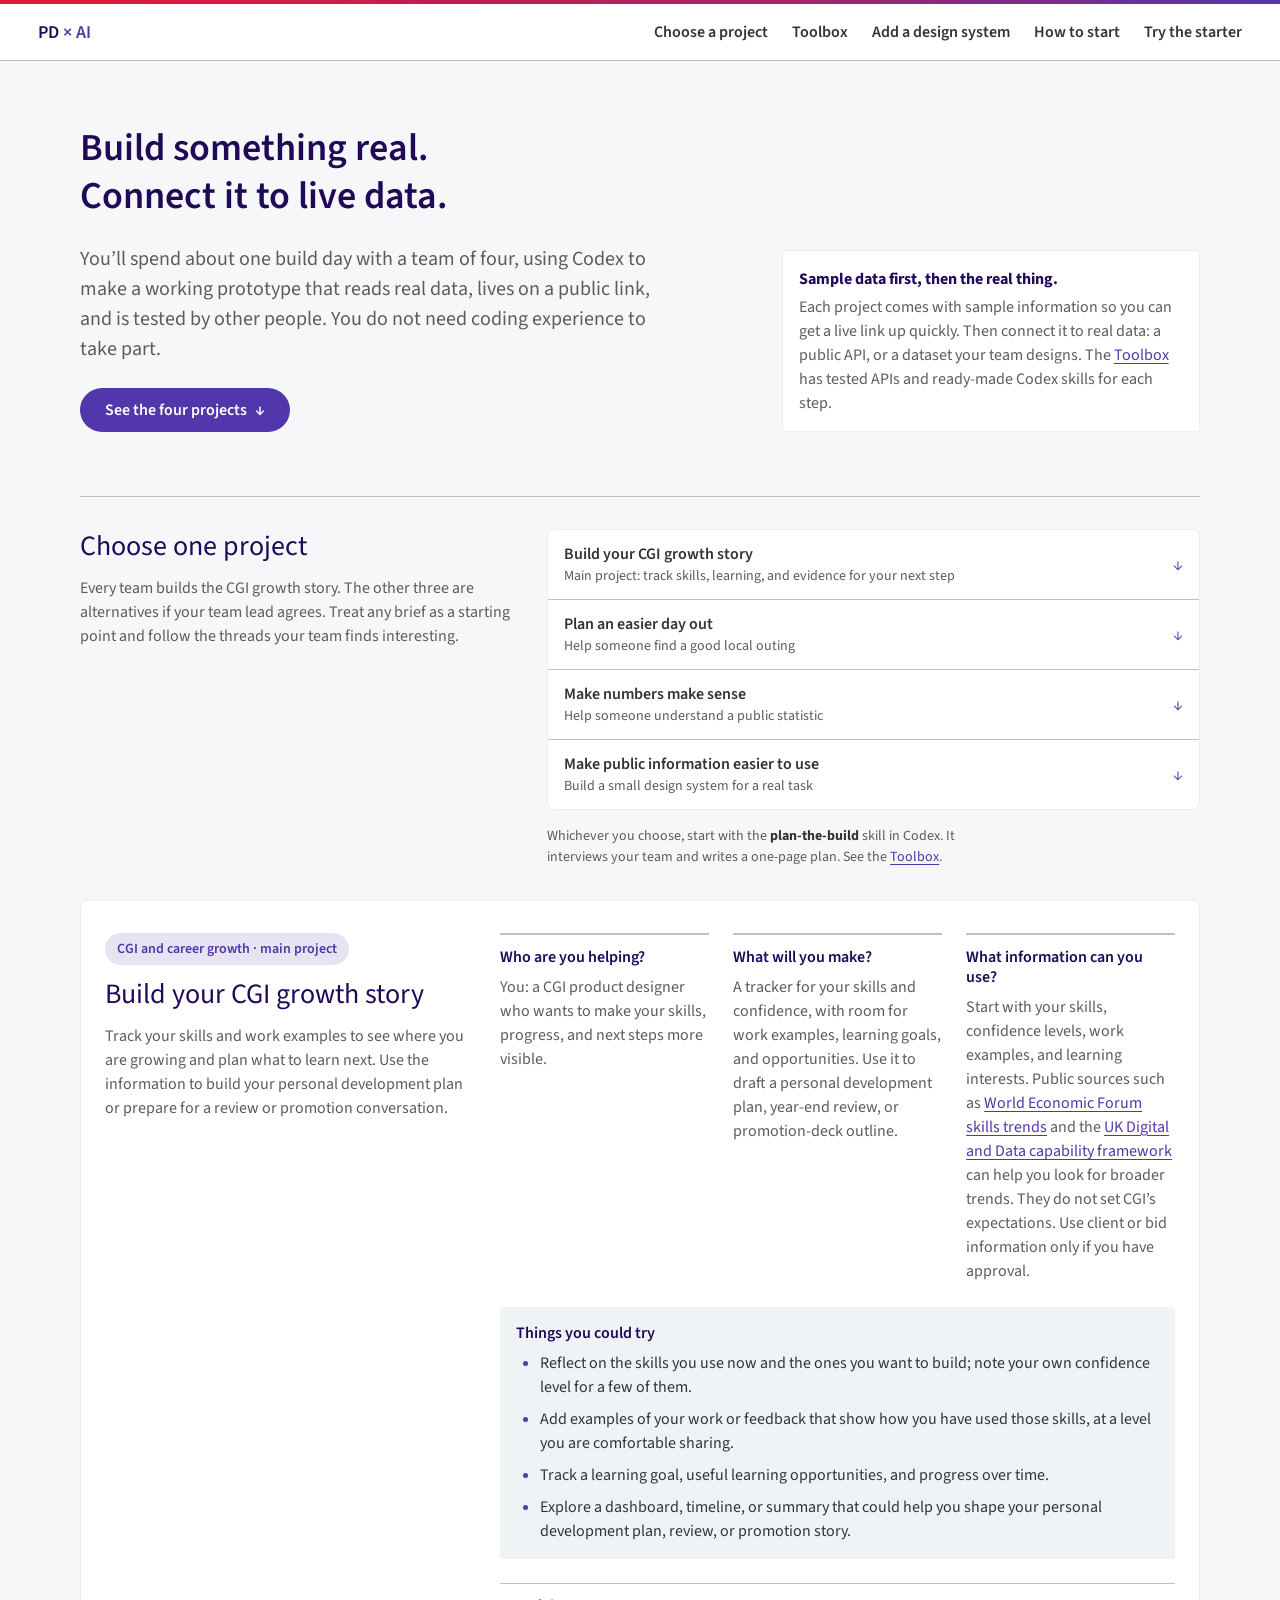
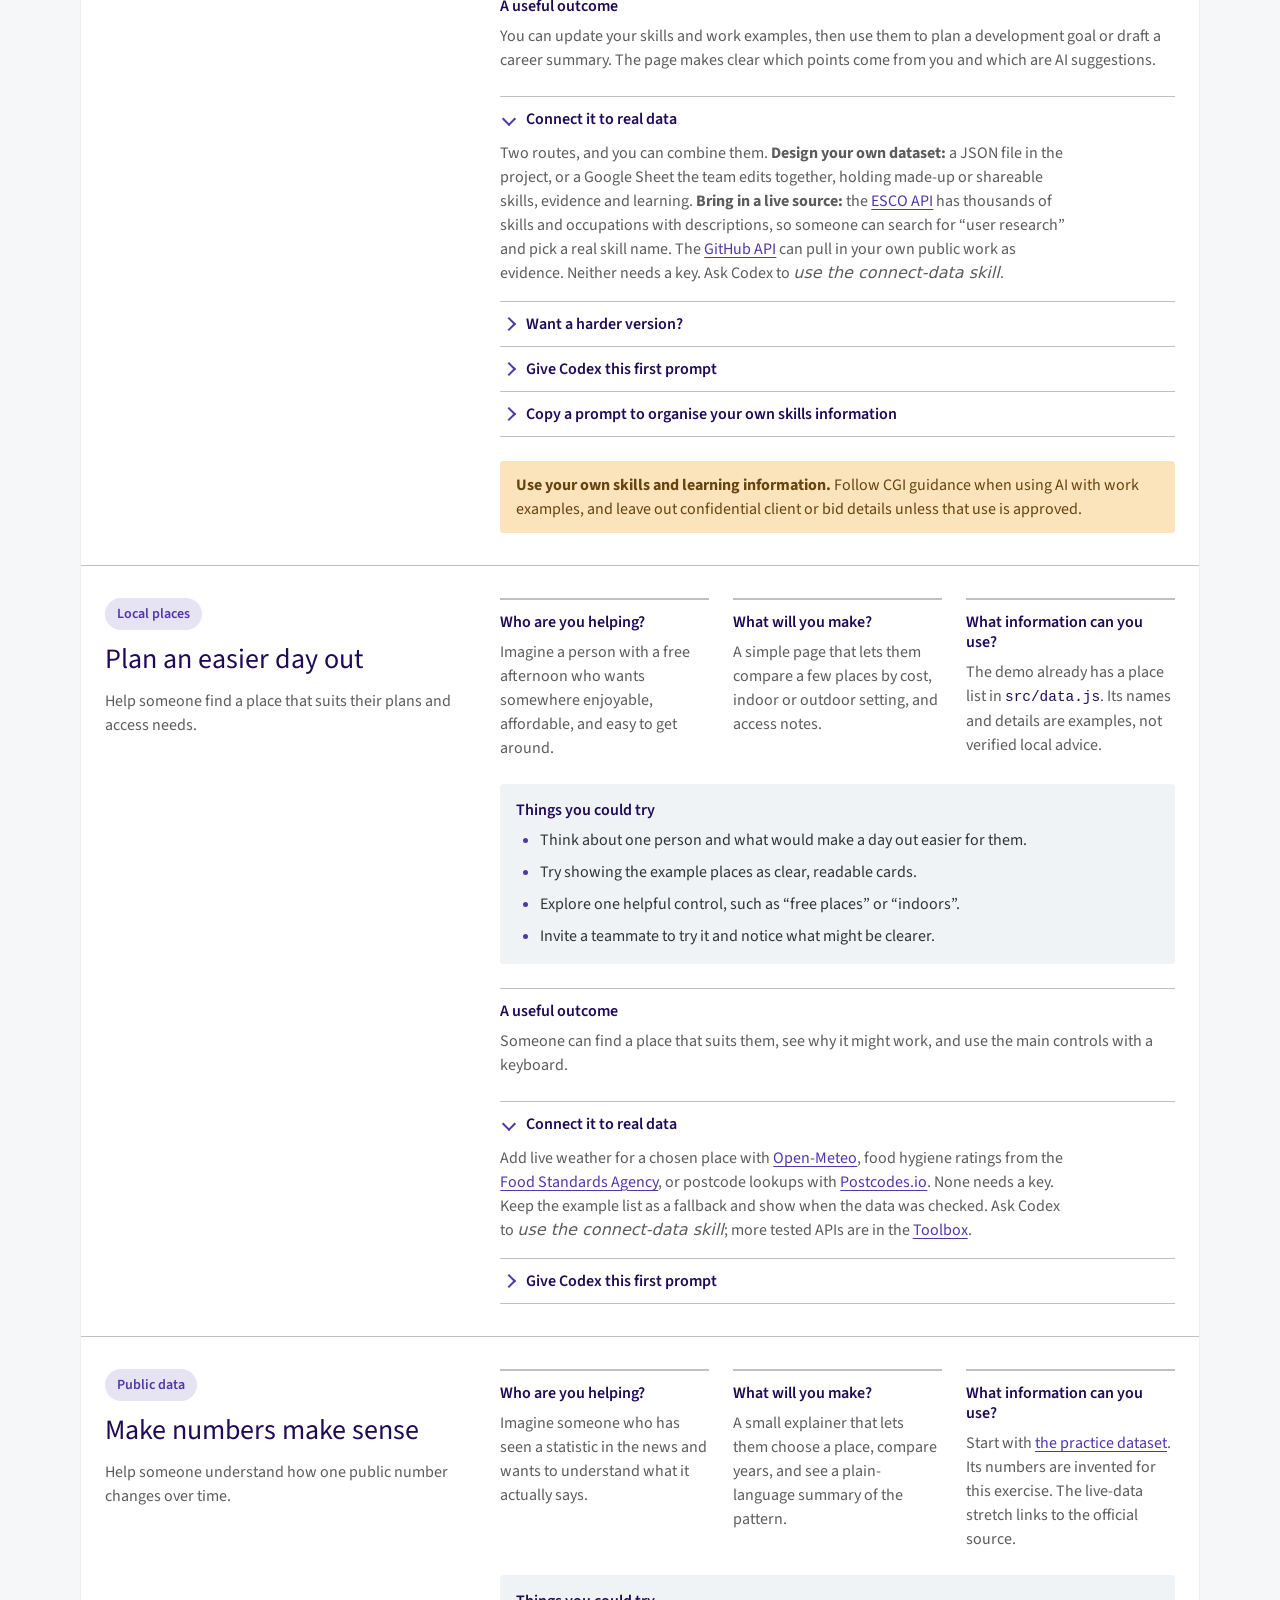
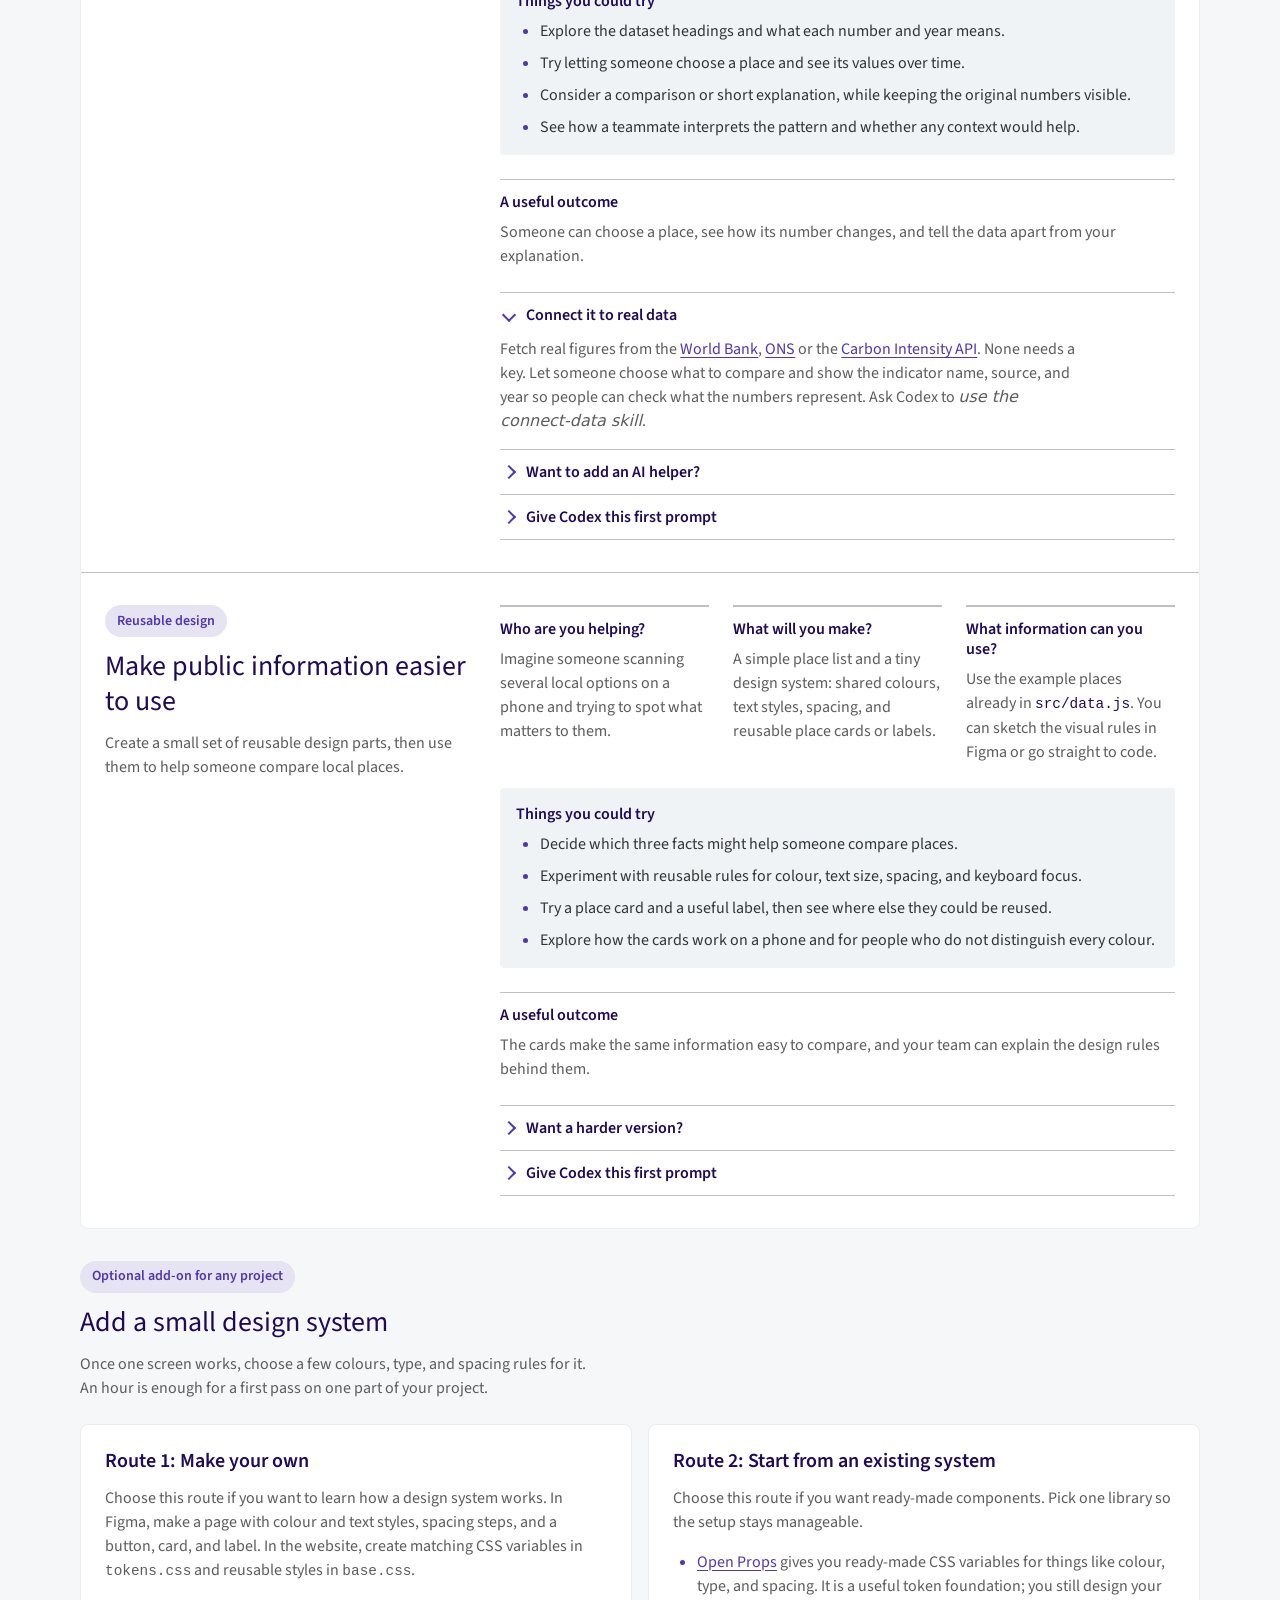
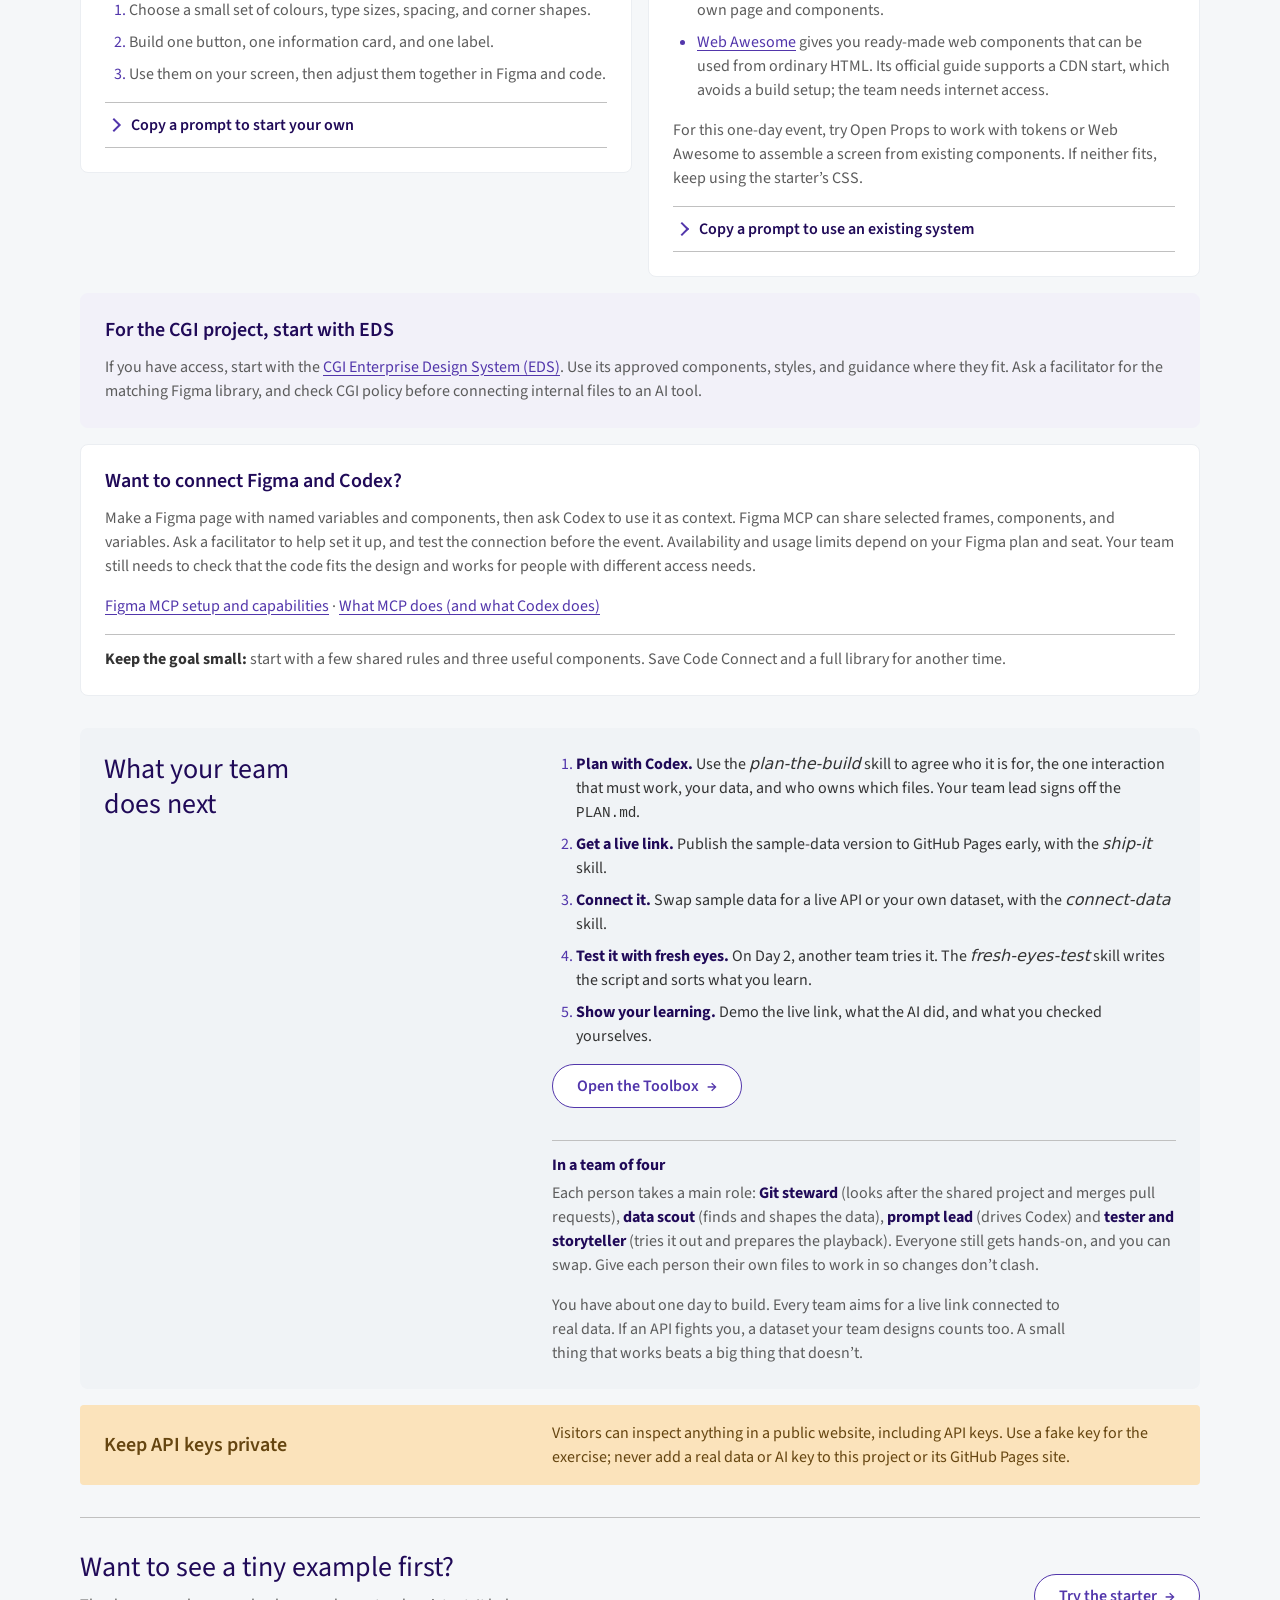
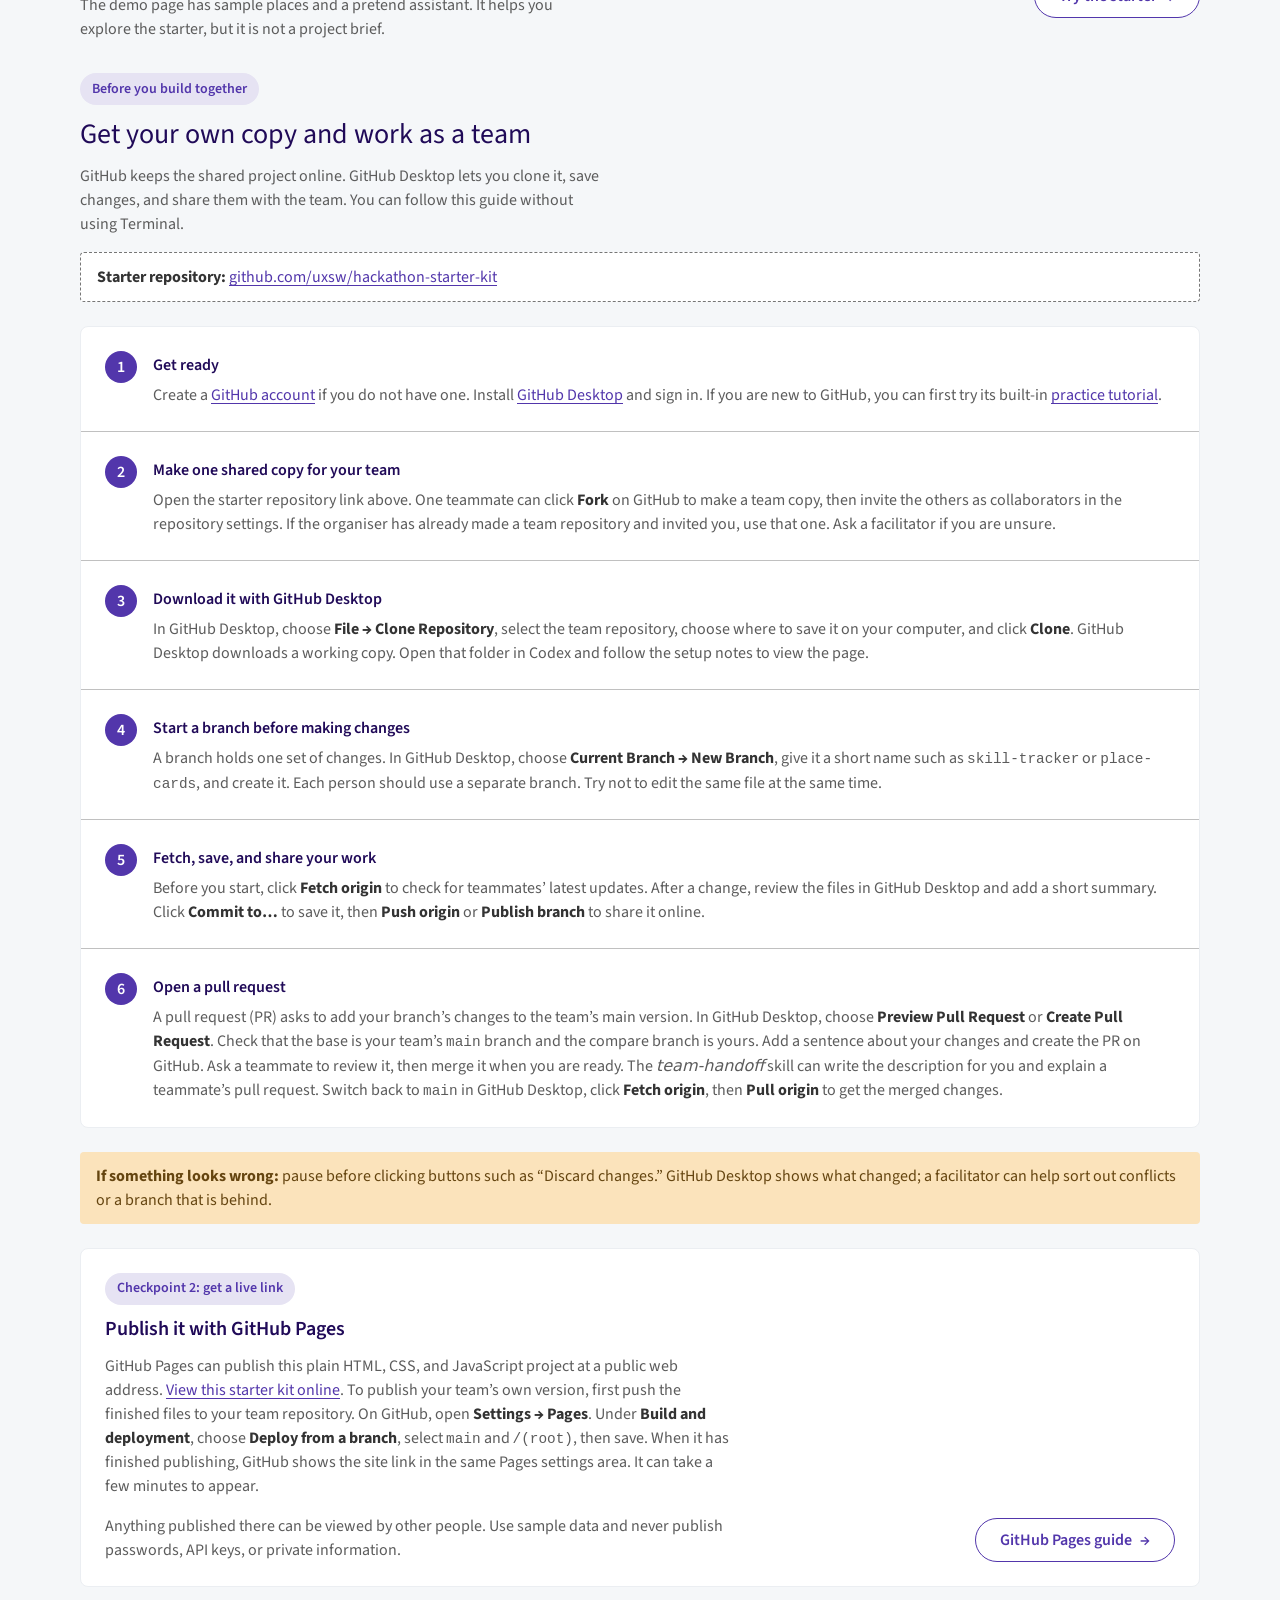
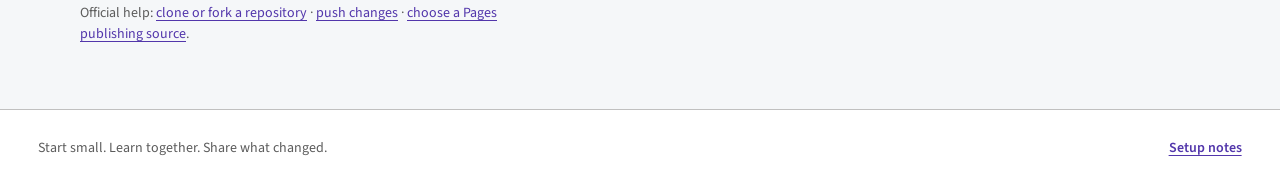
==== commit f5fc41b3: "Add toolbox, Codex skills and live-data framing - toolbox.html: default tool plus alternatives for e" ====
--- a/index.html
+++ b/index.html
@@ -3,7 +3,7 @@
   <head>
     <meta charset="utf-8">
     <meta name="viewport" content="width=device-width, initial-scale=1">
-    <meta name="description" content="Choose a beginner-friendly project and build an AI-assisted prototype with your team.">
+    <meta name="description" content="Plan, build and publish a working prototype that uses real data, with your team and Codex.">
     <title>Start here: Product Design AI Hackathon</title>
     <link rel="preconnect" href="https://fonts.googleapis.com">
     <link rel="preconnect" href="https://fonts.gstatic.com" crossorigin>
@@ -18,6 +18,7 @@
       <a class="wordmark" href="./">PD <span>× AI</span></a>
       <nav class="header-nav" aria-label="Main navigation">
         <a href="#projects">Choose a project</a>
+        <a href="./toolbox.html">Toolbox</a>
         <a href="#design-system-layer">Add a design system</a>
         <a href="#how-to-start">How to start</a>
         <a class="nav-try" href="./playground.html">Try the starter</a>
@@ -26,31 +27,48 @@
     <main id="main" class="participant-page">
       <section class="welcome" aria-labelledby="welcome-title">
         <div class="welcome-copy">
-          <h1 id="welcome-title">Pick a project.<br>Make one useful thing work.</h1>
-          <p class="welcome-lede">You’ll spend about one build day with a team of four or five, using AI to make a small prototype for an everyday problem. You do not need coding experience to take part.</p>
+          <h1 id="welcome-title">Build something real.<br>Connect it to live data.</h1>
+          <p class="welcome-lede">You’ll spend about one build day with a team of four, using Codex to make a working prototype that reads real data, lives on a public link, and is tested by other people. You do not need coding experience to take part.</p>
           <a class="button button-primary welcome-button" href="#projects">See the four projects <span aria-hidden="true">↓</span></a>
         </div>
         <aside class="welcome-note">
-          <strong>Start simple.</strong>
-          <p>Each project has sample information to get you started. You can add live data or a real AI model, or publish your prototype, if your team wants to take it further.</p>
+          <strong>Sample data first, then the real thing.</strong>
+          <p>Each project comes with sample information so you can get a live link up quickly. Then connect it to real data: a public API, or a dataset your team designs. The <a href="./toolbox.html">Toolbox</a> has tested APIs and ready-made Codex skills for each step.</p>
         </aside>
       </section>
 
       <section class="project-chooser" id="projects" aria-labelledby="projects-title">
         <div class="section-lead">
           <h2 id="projects-title">Choose one project</h2>
-          <p>Use these projects as starting points. Choose one that interests your team, then shape the work around your idea.</p>
+          <p>Every team builds the CGI growth story. The other three are alternatives if your team lead agrees. Treat any brief as a starting point and follow the threads your team finds interesting.</p>
         </div>
         <nav class="project-index" aria-label="Project briefs">
+          <a href="#project-career"><span>Build your CGI growth story</span><small>Main project: track skills, learning, and evidence for your next step</small><span class="index-arrow" aria-hidden="true">↓</span></a>
           <a href="#project-outing"><span>Plan an easier day out</span><small>Help someone find a good local outing</small><span class="index-arrow" aria-hidden="true">↓</span></a>
           <a href="#project-numbers"><span>Make numbers make sense</span><small>Help someone understand a public statistic</small><span class="index-arrow" aria-hidden="true">↓</span></a>
           <a href="#project-system"><span>Make public information easier to use</span><small>Build a small design system for a real task</small><span class="index-arrow" aria-hidden="true">↓</span></a>
-          <a href="#project-career"><span>Build your CGI growth story</span><small>Track skills, learning, and evidence for your next step</small><span class="index-arrow" aria-hidden="true">↓</span></a>
         </nav>
-        <p class="chooser-help">If you are not sure where to start, try <strong>Plan an easier day out</strong>. It uses the sample places already in the demo.</p>
+        <p class="chooser-help">Whichever you choose, start with the <strong>plan-the-build</strong> skill in Codex. It interviews your team and writes a one-page plan. See the <a href="./toolbox.html#plan">Toolbox</a>.</p>
       </section>
 
       <section class="project-briefs" aria-label="Detailed project instructions">
+        <article class="project-brief" id="project-career" aria-labelledby="career-title">
+          <div class="brief-heading"><p class="brief-label">CGI and career growth · main project</p><h2 id="career-title">Build your CGI growth story</h2><p class="brief-summary">Track your skills and work examples to see where you are growing and plan what to learn next. Use the information to build your personal development plan or prepare for a review or promotion conversation.</p></div>
+          <div class="brief-body">
+            <div class="brief-facts">
+              <div><h3>Who are you helping?</h3><p>You: a CGI product designer who wants to make your skills, progress, and next steps more visible.</p></div>
+              <div><h3>What will you make?</h3><p>A tracker for your skills and confidence, with room for work examples, learning goals, and opportunities. Use it to draft a personal development plan, year-end review, or promotion-deck outline.</p></div>
+              <div><h3>What information can you use?</h3><p>Start with your skills, confidence levels, work examples, and learning interests. Public sources such as <a href="https://www.weforum.org/publications/the-future-of-jobs-report-2025/3-skills-outlook">World Economic Forum skills trends</a> and the <a href="https://understand-digital-data-roles-skills.service.gov.uk/skills/">UK Digital and Data capability framework</a> can help you look for broader trends. They do not set CGI’s expectations. Use client or bid information only if you have approval.</p></div>
+            </div>
+            <div class="brief-steps"><h3>Things you could try</h3><ul><li>Reflect on the skills you use now and the ones you want to build; note your own confidence level for a few of them.</li><li>Add examples of your work or feedback that show how you have used those skills, at a level you are comfortable sharing.</li><li>Track a learning goal, useful learning opportunities, and progress over time.</li><li>Explore a dashboard, timeline, or summary that could help you shape your personal development plan, review, or promotion story.</li></ul></div>
+            <div class="brief-finish"><h3>A useful outcome</h3><p>You can update your skills and work examples, then use them to plan a development goal or draft a career summary. The page makes clear which points come from you and which are AI suggestions.</p></div>
+            <details class="stretch" open><summary>Connect it to real data</summary><p>Two routes, and you can combine them. <strong>Design your own dataset:</strong> a JSON file in the project, or a Google Sheet the team edits together, holding made-up or shareable skills, evidence and learning. <strong>Bring in a live source:</strong> the <a href="https://esco.ec.europa.eu/en/use-esco/use-esco-services-api">ESCO API</a> has thousands of skills and occupations with descriptions, so someone can search for “user research” and pick a real skill name. The <a href="https://docs.github.com/en/rest">GitHub API</a> can pull in your own public work as evidence. Neither needs a key. Ask Codex to <em>use the connect-data skill</em>.</p></details>
+            <details class="stretch"><summary>Want a harder version?</summary><p>Turn the draft review into a promotion-deck outline, using a structure supplied by your facilitator if one is available. The exercise does not include CGI’s official promotion format. Do not invent achievements or use real review, client, or bid information in an unapproved AI tool.</p></details>
+            <details class="prompt-details"><summary>Give Codex this first prompt</summary><div class="prompt-box"><pre><code>Help me prototype a skills and learning tracker for my own development as a CGI product designer. First inspect the project and explain how its page and data work. Do not edit yet. Suggest the smallest useful screen for recording my skills, self-assessed confidence, examples of work, and one learning goal, then shaping a draft year-end review outline from information I enter. Do not invent skills, achievements, or evidence. Keep my information separate from AI suggestions. Use plain HTML, CSS, and JavaScript. Start with a small JSON file of made-up example data; we will connect a live skills source such as the ESCO API later. Do not connect to internal CGI systems or a live AI service.</code></pre><button class="copy-button" type="button" data-copy="prompt-career">Copy prompt</button><span class="copy-status" role="status" aria-live="polite"></span></div></details>
+            <details class="prompt-details"><summary>Copy a prompt to organise your own skills information</summary><div class="prompt-box"><pre><code>Help me organise information I choose to provide into a skills profile with skill, my confidence level, work example or feedback, learning goal, and progress. Ask me questions rather than filling in missing details. Use only information I provide; do not invent achievements, evidence, or skill ratings. Keep public industry trends separate from CGI-specific expectations, and do not include client or bid details unless I confirm they are approved for this use. First suggest a simple data structure and wait for my input.</code></pre><button class="copy-button" type="button" data-copy="prompt-career-data">Copy prompt</button><span class="copy-status" role="status" aria-live="polite"></span></div></details>
+            <p class="career-privacy"><strong>Use your own skills and learning information.</strong> Follow CGI guidance when using AI with work examples, and leave out confidential client or bid details unless that use is approved.</p>
+          </div>
+        </article>
         <article class="project-brief" id="project-outing" aria-labelledby="outing-title">
           <div class="brief-heading"><p class="brief-label">Local places</p><h2 id="outing-title">Plan an easier day out</h2><p class="brief-summary">Help someone find a place that suits their plans and access needs.</p></div>
           <div class="brief-body">
@@ -61,8 +79,8 @@
             </div>
             <div class="brief-steps"><h3>Things you could try</h3><ul><li>Think about one person and what would make a day out easier for them.</li><li>Try showing the example places as clear, readable cards.</li><li>Explore one helpful control, such as “free places” or “indoors”.</li><li>Invite a teammate to try it and notice what might be clearer.</li></ul></div>
             <div class="brief-finish"><h3>A useful outcome</h3><p>Someone can find a place that suits them, see why it might work, and use the main controls with a keyboard.</p></div>
-            <details class="stretch"><summary>Want to take it further?</summary><p>Add live weather for a chosen location using the <a href="https://open-meteo.com/en/docs">Open-Meteo weather service</a>. Keep the example list as a fallback and show when the weather was checked. The basic request does not need a key; check the current terms before use.</p></details>
-            <details class="prompt-details"><summary>Give Codex this first prompt</summary><div class="prompt-box"><pre><code>You are helping my hackathon team make a simple day-out planner. First inspect the project and explain which files control the page and the sample places. Do not change files yet. Then suggest the smallest first change: show the places as clear cards with their cost and access notes. We are beginners, so use plain HTML, CSS, and JavaScript, keep the page keyboard-accessible, and do not connect to another website yet.</code></pre><button class="copy-button" type="button" data-copy="prompt-outing">Copy prompt</button><span class="copy-status" role="status" aria-live="polite"></span></div></details>
+            <details class="stretch" open><summary>Connect it to real data</summary><p>Add live weather for a chosen place with <a href="https://open-meteo.com/en/docs">Open-Meteo</a>, food hygiene ratings from the <a href="https://api.ratings.food.gov.uk/help">Food Standards Agency</a>, or postcode lookups with <a href="https://postcodes.io/">Postcodes.io</a>. None needs a key. Keep the example list as a fallback and show when the data was checked. Ask Codex to <em>use the connect-data skill</em>; more tested APIs are in the <a href="./toolbox.html#apis">Toolbox</a>.</p></details>
+            <details class="prompt-details"><summary>Give Codex this first prompt</summary><div class="prompt-box"><pre><code>You are helping my hackathon team make a simple day-out planner. First inspect the project and explain which files control the page and the sample places. Do not change files yet. Then suggest the smallest first change: show the places as clear cards with their cost and access notes. We are beginners, so use plain HTML, CSS, and JavaScript, keep the page keyboard-accessible, and start with the sample data. We will connect live data in a later step.</code></pre><button class="copy-button" type="button" data-copy="prompt-outing">Copy prompt</button><span class="copy-status" role="status" aria-live="polite"></span></div></details>
           </div>
         </article>
 
@@ -77,9 +95,9 @@
             </div>
             <div class="brief-steps"><h3>Things you could try</h3><ul><li>Explore the dataset headings and what each number and year means.</li><li>Try letting someone choose a place and see its values over time.</li><li>Consider a comparison or short explanation, while keeping the original numbers visible.</li><li>See how a teammate interprets the pattern and whether any context would help.</li></ul></div>
             <div class="brief-finish"><h3>A useful outcome</h3><p>Someone can choose a place, see how its number changes, and tell the data apart from your explanation.</p></div>
-            <details class="stretch"><summary>Want a harder version?</summary><p>Fetch population data from the <a href="https://datahelpdesk.worldbank.org/knowledgebase/articles/889392">World Bank public data service</a>. It does not require a key. Show the indicator name, source, and year so people can check what the numbers represent.</p></details>
+            <details class="stretch" open><summary>Connect it to real data</summary><p>Fetch real figures from the <a href="https://datahelpdesk.worldbank.org/knowledgebase/articles/889392">World Bank</a>, <a href="https://developer.ons.gov.uk/">ONS</a> or the <a href="https://carbon-intensity.github.io/api-definitions/">Carbon Intensity API</a>. None needs a key. Let someone choose what to compare and show the indicator name, source, and year so people can check what the numbers represent. Ask Codex to <em>use the connect-data skill</em>.</p></details>
             <details class="stretch"><summary>Want to add an AI helper?</summary><p>Prototype a chat box that answers questions about the numbers currently on screen. The supplied demo is a mock, not a live AI. Never put a real model key in this public website.</p></details>
-            <details class="prompt-details"><summary>Give Codex this first prompt</summary><div class="prompt-box"><pre><code>Help my team build a simple public-data explainer. First inspect the project and the file data/population-sample.csv. Explain what a row and column mean in plain language; do not edit yet. Then suggest a first screen where a person chooses a place and compares its values by year. Keep the source and the fact that these are practice numbers visible. Use plain HTML, CSS, and JavaScript, and do not connect to a live website yet.</code></pre><button class="copy-button" type="button" data-copy="prompt-numbers">Copy prompt</button><span class="copy-status" role="status" aria-live="polite"></span></div></details>
+            <details class="prompt-details"><summary>Give Codex this first prompt</summary><div class="prompt-box"><pre><code>Help my team build a simple public-data explainer. First inspect the project and the file data/population-sample.csv. Explain what a row and column mean in plain language; do not edit yet. Then suggest a first screen where a person chooses a place and compares its values by year. Keep the source and the fact that these are practice numbers visible. Use plain HTML, CSS, and JavaScript. Start with the practice data; we will connect a live source in a later step.</code></pre><button class="copy-button" type="button" data-copy="prompt-numbers">Copy prompt</button><span class="copy-status" role="status" aria-live="polite"></span></div></details>
           </div>
         </article>
 
@@ -95,22 +113,6 @@
             <div class="brief-finish"><h3>A useful outcome</h3><p>The cards make the same information easy to compare, and your team can explain the design rules behind them.</p></div>
             <details class="stretch"><summary>Want a harder version?</summary><p>Create the colour and text styles as Figma variables, then use Figma MCP to bring the design context into Codex. MCP is an optional connection between an AI tool and another service; ask a facilitator for setup help.</p></details>
             <details class="prompt-details"><summary>Give Codex this first prompt</summary><div class="prompt-box"><pre><code>Help my team turn the example places into a clear, reusable interface. First inspect the project and explain where its colours and spacing are defined. Do not edit yet. We want to define a small set of design tokens, make one reusable place card, and use it for every place. Keep the page readable, keyboard-accessible, and easy to use on a phone. Explain changes in beginner-friendly language.</code></pre><button class="copy-button" type="button" data-copy="prompt-system">Copy prompt</button><span class="copy-status" role="status" aria-live="polite"></span></div></details>
-          </div>
-        </article>
-        <article class="project-brief" id="project-career" aria-labelledby="career-title">
-          <div class="brief-heading"><p class="brief-label">CGI and career growth · advanced</p><h2 id="career-title">Build your CGI growth story</h2><p class="brief-summary">Track your skills and work examples to see where you are growing and plan what to learn next. Use the information to build your personal development plan or prepare for a review or promotion conversation.</p></div>
-          <div class="brief-body">
-            <div class="brief-facts">
-              <div><h3>Who are you helping?</h3><p>You: a CGI product designer who wants to make your skills, progress, and next steps more visible.</p></div>
-              <div><h3>What will you make?</h3><p>A tracker for your skills and confidence, with room for work examples, learning goals, and opportunities. Use it to draft a personal development plan, year-end review, or promotion-deck outline.</p></div>
-              <div><h3>What information can you use?</h3><p>Start with your skills, confidence levels, work examples, and learning interests. Public sources such as <a href="https://www.weforum.org/publications/the-future-of-jobs-report-2025/3-skills-outlook">World Economic Forum skills trends</a> and the <a href="https://understand-digital-data-roles-skills.service.gov.uk/skills/">UK Digital and Data capability framework</a> can help you look for broader trends. They do not set CGI’s expectations. Use client or bid information only if you have approval.</p></div>
-            </div>
-            <div class="brief-steps"><h3>Things you could try</h3><ul><li>Reflect on the skills you use now and the ones you want to build; note your own confidence level for a few of them.</li><li>Add examples of your work or feedback that show how you have used those skills, at a level you are comfortable sharing.</li><li>Track a learning goal, useful learning opportunities, and progress over time.</li><li>Explore a dashboard, timeline, or summary that could help you shape your personal development plan, review, or promotion story.</li></ul></div>
-            <div class="brief-finish"><h3>A useful outcome</h3><p>You can update your skills and work examples, then use them to plan a development goal or draft a career summary. The page makes clear which points come from you and which are AI suggestions.</p></div>
-            <details class="stretch"><summary>Want a harder version?</summary><p>Turn the draft review into a promotion-deck outline, using a structure supplied by your facilitator if one is available. The exercise does not include CGI’s official promotion format. Do not invent achievements or use real review, client, or bid information in an unapproved AI tool.</p></details>
-            <details class="prompt-details"><summary>Give Codex this first prompt</summary><div class="prompt-box"><pre><code>Help me prototype a skills and learning tracker for my own development as a CGI product designer. First inspect the project and explain how its page and data work. Do not edit yet. Suggest the smallest useful screen for recording my skills, self-assessed confidence, examples of work, and one learning goal, then shaping a draft year-end review outline from information I enter. Do not invent skills, achievements, or evidence. Keep my information separate from AI suggestions. Use plain HTML, CSS, and JavaScript, and do not connect to internal CGI systems or a live AI service.</code></pre><button class="copy-button" type="button" data-copy="prompt-career">Copy prompt</button><span class="copy-status" role="status" aria-live="polite"></span></div></details>
-            <details class="prompt-details"><summary>Copy a prompt to organise your own skills information</summary><div class="prompt-box"><pre><code>Help me organise information I choose to provide into a skills profile with skill, my confidence level, work example or feedback, learning goal, and progress. Ask me questions rather than filling in missing details. Use only information I provide; do not invent achievements, evidence, or skill ratings. Keep public industry trends separate from CGI-specific expectations, and do not include client or bid details unless I confirm they are approved for this use. First suggest a simple data structure and wait for my input.</code></pre><button class="copy-button" type="button" data-copy="prompt-career-data">Copy prompt</button><span class="copy-status" role="status" aria-live="polite"></span></div></details>
-            <p class="career-privacy"><strong>Use your own skills and learning information.</strong> Follow CGI guidance when using AI with work examples, and leave out confidential client or bid details unless that use is approved.</p>
           </div>
         </article>
       </section>
@@ -163,9 +165,9 @@
 
       <section class="start-steps" id="how-to-start" aria-labelledby="start-title">
         <h2 id="start-title">What your team does next</h2>
-        <ol><li><strong>Choose one project.</strong> You do not have to build all four.</li><li><strong>Talk before you code.</strong> Agree who the project helps and what they need to do.</li><li><strong>Ask Codex to explain the starter.</strong> Open the project folder, paste the prompt from your project, and ask it to explain anything unclear.</li><li><strong>Build one small part.</strong> Check it in a browser. Keep what works and fix what does not.</li><li><strong>Show your learning.</strong> At the end, share the prototype, what the AI helped with, and one thing your team had to check or decide.</li></ol>
-        <div class="team-start"><strong>In a team of four or five</strong><p>Share the jobs across the team. Someone can keep the user problem in view, another can sketch the flow, and others can focus on data, Codex, keyboard checks, or the demo. Pair up where it helps; the jobs can overlap.</p></div>
-        <p class="start-note">You have about one day to build. A small working idea is a good result. You do not need to connect an API or publish a website to finish.</p>
+        <ol><li><strong>Plan with Codex.</strong> Use the <em>plan-the-build</em> skill to agree who it is for, the one interaction that must work, your data, and who owns which files. Your team lead signs off the <code>PLAN.md</code>.</li><li><strong>Get a live link.</strong> Publish the sample-data version to GitHub Pages early, with the <em>ship-it</em> skill.</li><li><strong>Connect it.</strong> Swap sample data for a live API or your own dataset, with the <em>connect-data</em> skill.</li><li><strong>Test it with fresh eyes.</strong> On Day 2, another team tries it. The <em>fresh-eyes-test</em> skill writes the script and sorts what you learn.</li><li><strong>Show your learning.</strong> Demo the live link, what the AI did, and what you checked yourselves.</li></ol><p><a class="button button-outline" href="./toolbox.html">Open the Toolbox <span aria-hidden="true">→</span></a></p>
+        <div class="team-start"><strong>In a team of four</strong><p>Each person takes a main role: <strong>Git steward</strong> (looks after the shared project and merges pull requests), <strong>data scout</strong> (finds and shapes the data), <strong>prompt lead</strong> (drives Codex) and <strong>tester and storyteller</strong> (tries it out and prepares the playback). Everyone still gets hands-on, and you can swap. Give each person their own files to work in so changes don’t clash.</p></div>
+        <p class="start-note">You have about one day to build. Every team aims for a live link connected to real data. If an API fights you, a dataset your team designs counts too. A small thing that works beats a big thing that doesn’t.</p>
       </section>
 
       <section class="safety-note" aria-labelledby="safety-title">
@@ -189,12 +191,12 @@
           <article><span class="github-step-number">3</span><div><h3>Download it with GitHub Desktop</h3><p>In GitHub Desktop, choose <strong>File → Clone Repository</strong>, select the team repository, choose where to save it on your computer, and click <strong>Clone</strong>. GitHub Desktop downloads a working copy. Open that folder in Codex and follow the setup notes to view the page.</p></div></article>
           <article><span class="github-step-number">4</span><div><h3>Start a branch before making changes</h3><p>A branch holds one set of changes. In GitHub Desktop, choose <strong>Current Branch → New Branch</strong>, give it a short name such as <code>skill-tracker</code> or <code>place-cards</code>, and create it. Each person should use a separate branch. Try not to edit the same file at the same time.</p></div></article>
           <article><span class="github-step-number">5</span><div><h3>Fetch, save, and share your work</h3><p>Before you start, click <strong>Fetch origin</strong> to check for teammates’ latest updates. After a change, review the files in GitHub Desktop and add a short summary. Click <strong>Commit to…</strong> to save it, then <strong>Push origin</strong> or <strong>Publish branch</strong> to share it online.</p></div></article>
-          <article><span class="github-step-number">6</span><div><h3>Open a pull request</h3><p>A pull request (PR) asks to add your branch’s changes to the team’s main version. In GitHub Desktop, choose <strong>Preview Pull Request</strong> or <strong>Create Pull Request</strong>. Check that the base is your team’s <code>main</code> branch and the compare branch is yours. Add a sentence about your changes and create the PR on GitHub. Ask a teammate to review it, then merge it when you are ready. Switch back to <code>main</code> in GitHub Desktop, click <strong>Fetch origin</strong>, then <strong>Pull origin</strong> to get the merged changes.</p></div></article>
+          <article><span class="github-step-number">6</span><div><h3>Open a pull request</h3><p>A pull request (PR) asks to add your branch’s changes to the team’s main version. In GitHub Desktop, choose <strong>Preview Pull Request</strong> or <strong>Create Pull Request</strong>. Check that the base is your team’s <code>main</code> branch and the compare branch is yours. Add a sentence about your changes and create the PR on GitHub. Ask a teammate to review it, then merge it when you are ready. The <em>team-handoff</em> skill can write the description for you and explain a teammate’s pull request. Switch back to <code>main</code> in GitHub Desktop, click <strong>Fetch origin</strong>, then <strong>Pull origin</strong> to get the merged changes.</p></div></article>
         </div>
         <p class="github-help"><strong>If something looks wrong:</strong> pause before clicking buttons such as “Discard changes.” GitHub Desktop shows what changed; a facilitator can help sort out conflicts or a branch that is behind.</p>
 
         <div class="pages-guide">
-          <div><p class="brief-label">Optional: share your prototype</p><h3>Publish it with GitHub Pages</h3><p>GitHub Pages can publish this plain HTML, CSS, and JavaScript project at a public web address. <a href="https://uxsw.github.io/hackathon-starter-kit/">View this starter kit online</a>. To publish your team’s own version, first push the finished files to your team repository. On GitHub, open <strong>Settings → Pages</strong>. Under <strong>Build and deployment</strong>, choose <strong>Deploy from a branch</strong>, select <code>main</code> and <code>/(root)</code>, then save. When it has finished publishing, GitHub shows the site link in the same Pages settings area. It can take a few minutes to appear.</p><p>Anything published there can be viewed by other people. Use sample data and never publish passwords, API keys, or private information.</p></div>
+          <div><p class="brief-label">Checkpoint 2: get a live link</p><h3>Publish it with GitHub Pages</h3><p>GitHub Pages can publish this plain HTML, CSS, and JavaScript project at a public web address. <a href="https://uxsw.github.io/hackathon-starter-kit/">View this starter kit online</a>. To publish your team’s own version, first push the finished files to your team repository. On GitHub, open <strong>Settings → Pages</strong>. Under <strong>Build and deployment</strong>, choose <strong>Deploy from a branch</strong>, select <code>main</code> and <code>/(root)</code>, then save. When it has finished publishing, GitHub shows the site link in the same Pages settings area. It can take a few minutes to appear.</p><p>Anything published there can be viewed by other people. Use sample data and never publish passwords, API keys, or private information.</p></div>
           <a class="button button-outline" href="https://docs.github.com/en/pages/quickstart">GitHub Pages guide <span aria-hidden="true">→</span></a>
         </div>
         <p class="github-official-links">Official help: <a href="https://docs.github.com/en/desktop/adding-and-cloning-repositories/cloning-and-forking-repositories-from-github-desktop">clone or fork a repository</a> · <a href="https://docs.github.com/en/desktop/making-changes-in-a-branch/pushing-changes-to-github-from-github-desktop">push changes</a> · <a href="https://docs.github.com/en/pages/getting-started-with-github-pages/configuring-a-publishing-source-for-your-github-pages-site">choose a Pages publishing source</a>.</p>
